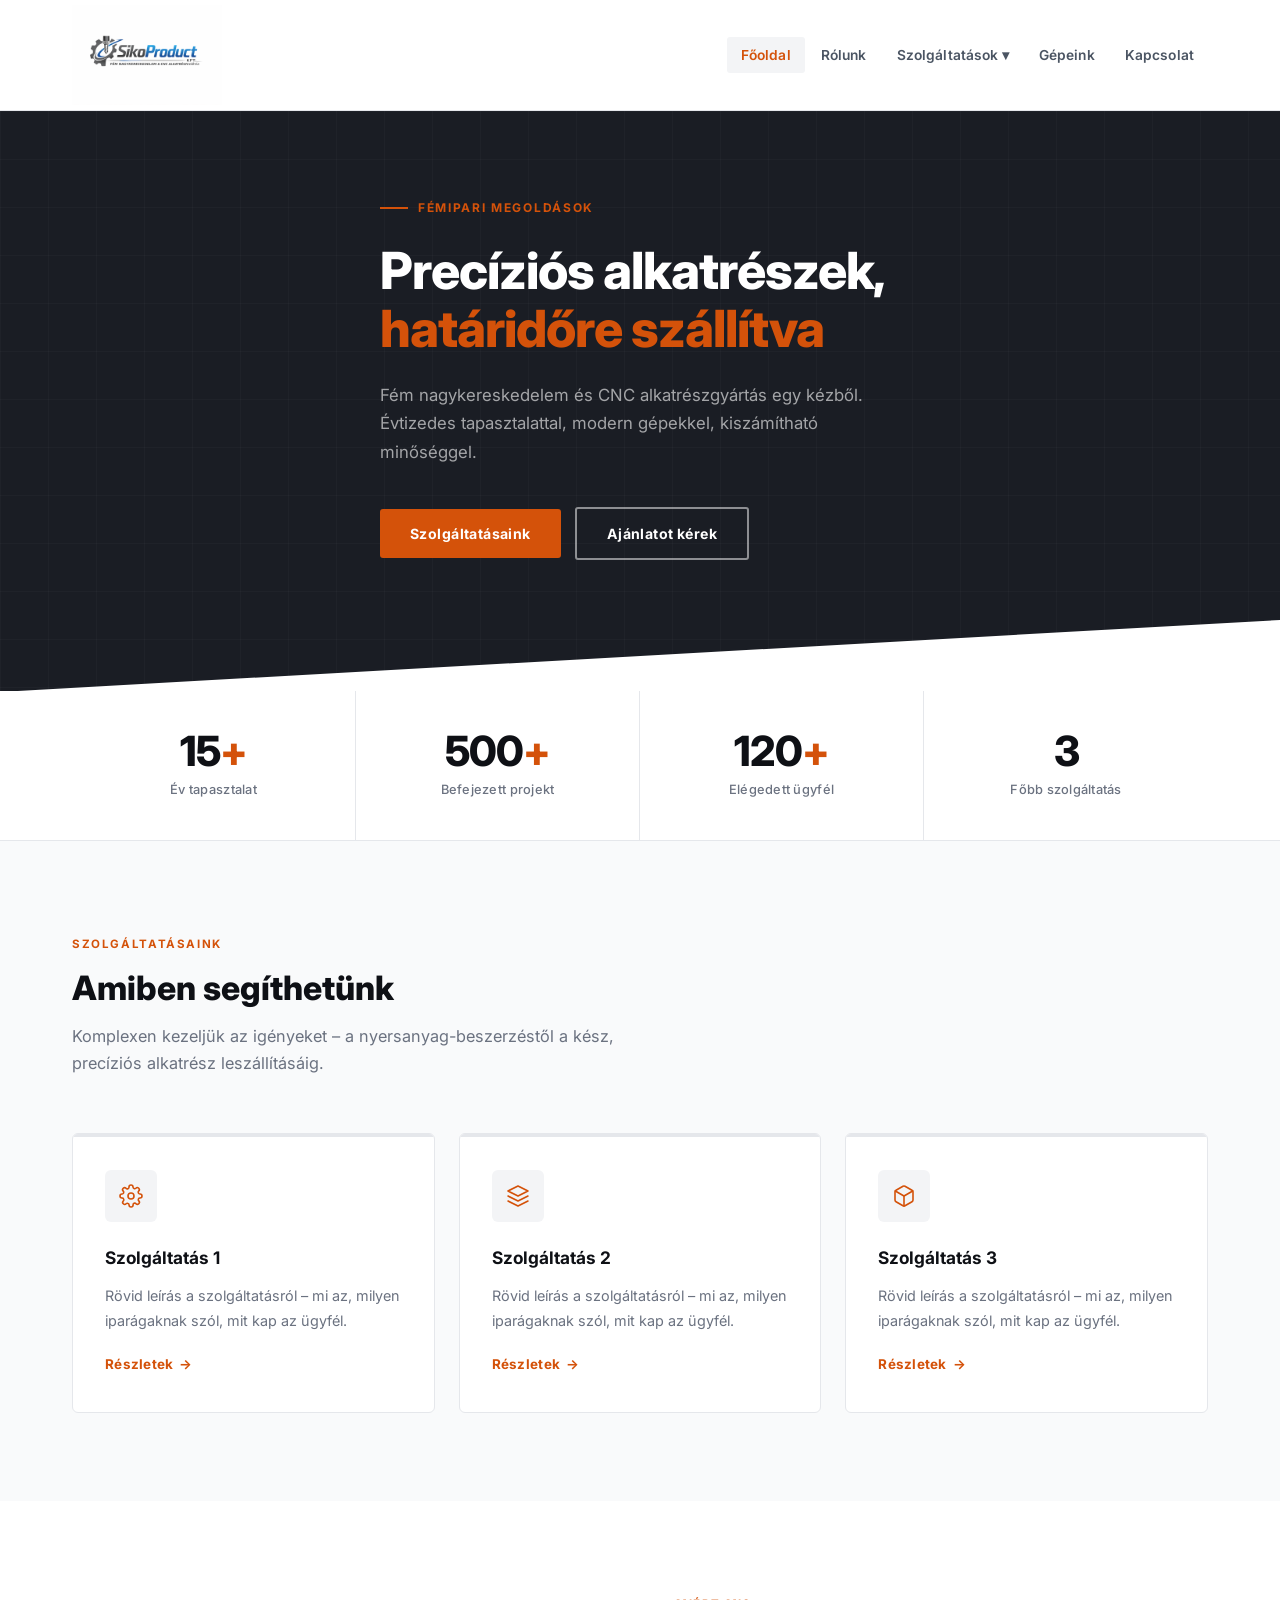
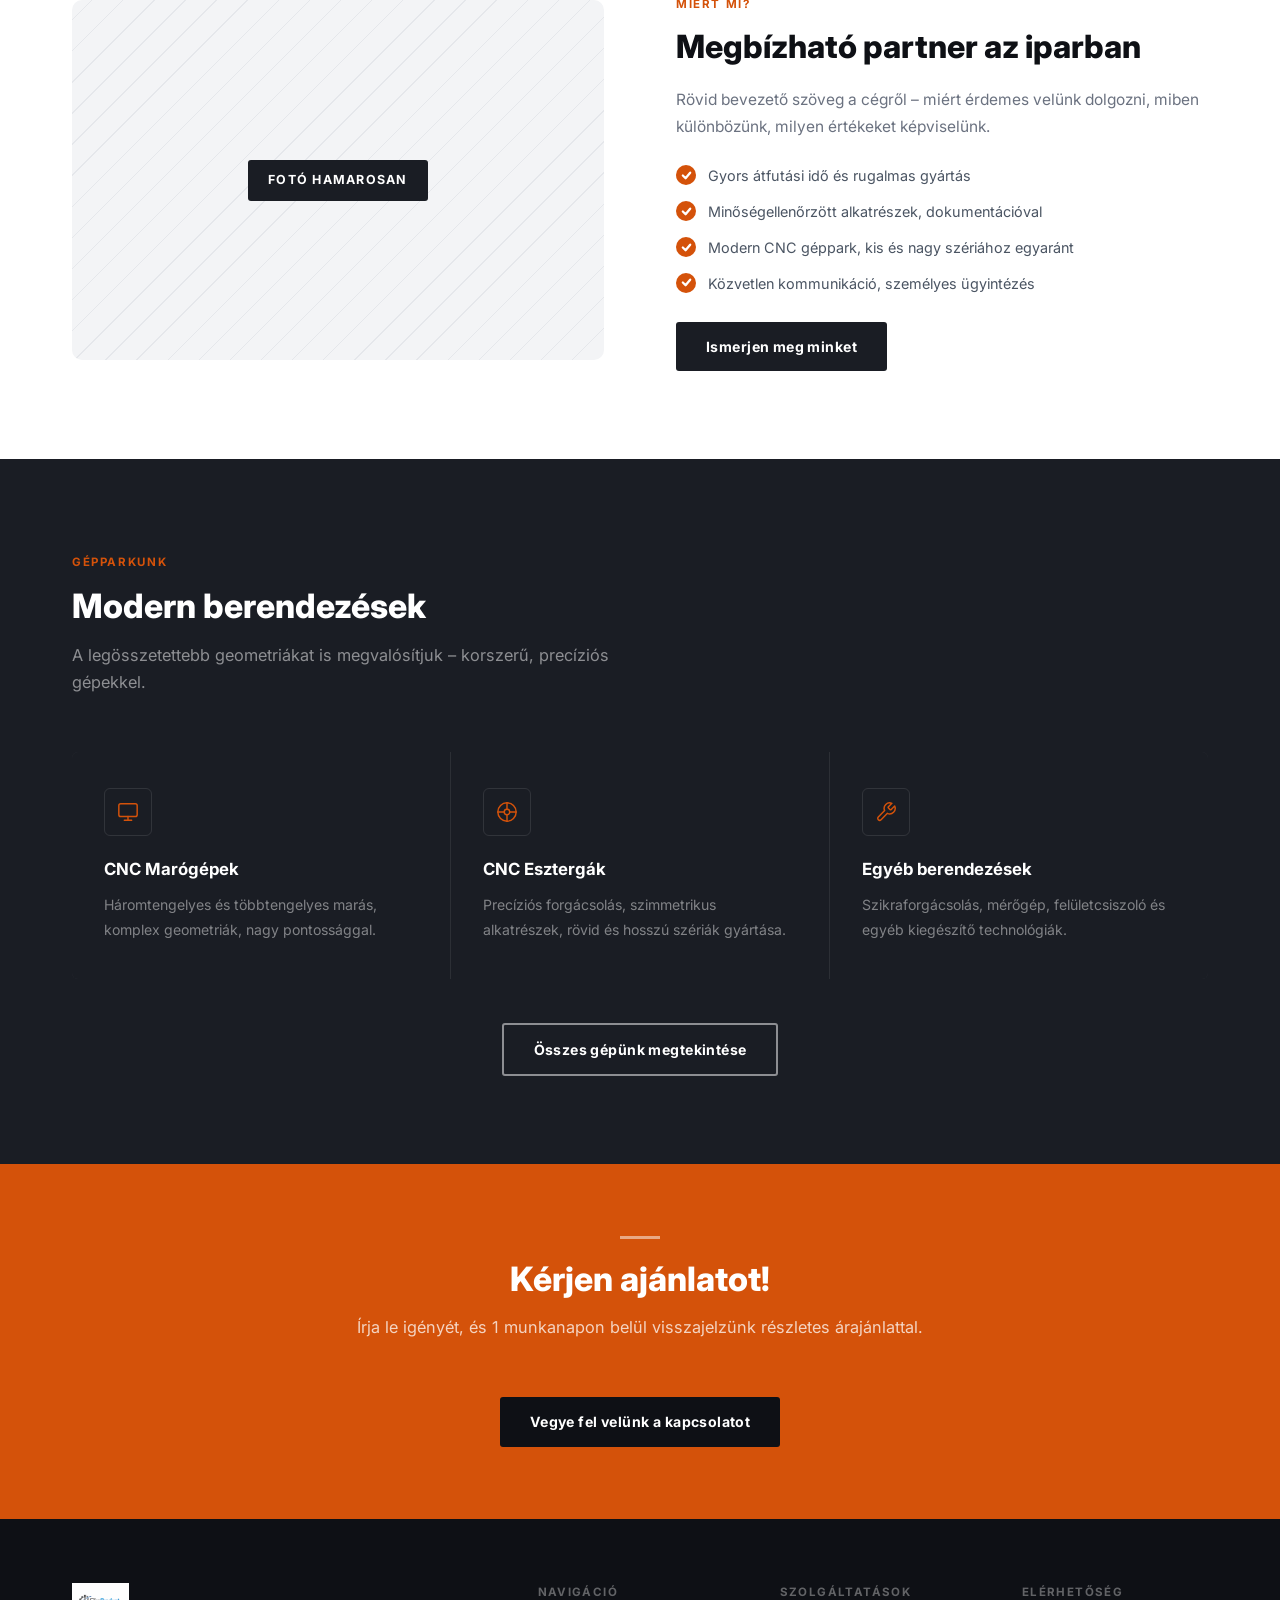
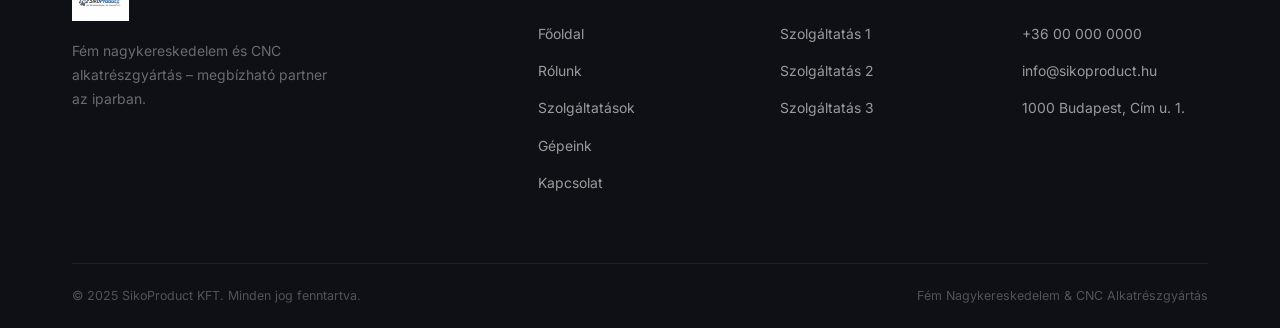
==== index.html @ 1811e75b "Initial commit – SikoProduct KFT website" ====
<!DOCTYPE html>
<html lang="hu">
<head>
  <meta charset="UTF-8">
  <meta name="viewport" content="width=device-width, initial-scale=1.0">
  <title>SikoProduct KFT. – Fém Nagykereskedelem & CNC Alkatrészgyártás</title>
  <link rel="stylesheet" href="css/style.css">
</head>
<body>

  <!-- HEADER -->
  <header>
    <div class="container">
      <nav class="navbar">
        <a href="index.html" class="navbar-logo">
          <img src="images/logo.png" alt="SikoProduct KFT. logó">
        </a>
        <ul class="nav-links" id="navLinks">
          <li class="active"><a href="index.html">Főoldal</a></li>
          <li><a href="rolunk.html">Rólunk</a></li>
          <li>
            <a href="szolgaltatasok.html">Szolgáltatások ▾</a>
            <ul class="dropdown-menu">
              <li><a href="szolgaltatas-1.html">Szolgáltatás 1</a></li>
              <li><a href="szolgaltatas-2.html">Szolgáltatás 2</a></li>
              <li><a href="szolgaltatas-3.html">Szolgáltatás 3</a></li>
            </ul>
          </li>
          <li><a href="gepeink.html">Gépeink</a></li>
          <li><a href="kapcsolat.html">Kapcsolat</a></li>
        </ul>
        <div class="hamburger" id="hamburger" onclick="toggleMenu()">
          <span></span><span></span><span></span>
        </div>
      </nav>
    </div>
  </header>

  <!-- HERO -->
  <section class="hero">
    <div class="container">
      <div class="hero-content">
        <span class="hero-eyebrow">Fémipari megoldások</span>
        <h1>Precíziós alkatrészek,<br><em>határidőre szállítva</em></h1>
        <p>Fém nagykereskedelem és CNC alkatrészgyártás egy kézből. Évtizedes tapasztalattal, modern gépekkel, kiszámítható minőséggel.</p>
        <div class="hero-actions">
          <a href="szolgaltatasok.html" class="btn btn-primary">Szolgáltatásaink</a>
          <a href="kapcsolat.html" class="btn btn-outline">Ajánlatot kérek</a>
        </div>
      </div>
    </div>
  </section>

  <!-- STATS -->
  <div class="stats-bar">
    <div class="container">
      <div class="stats-grid">
        <div class="stat-item">
          <div class="num">15<span>+</span></div>
          <div class="label">Év tapasztalat</div>
        </div>
        <div class="stat-item">
          <div class="num">500<span>+</span></div>
          <div class="label">Befejezett projekt</div>
        </div>
        <div class="stat-item">
          <div class="num">120<span>+</span></div>
          <div class="label">Elégedett ügyfél</div>
        </div>
        <div class="stat-item">
          <div class="num">3</div>
          <div class="label">Főbb szolgáltatás</div>
        </div>
      </div>
    </div>
  </div>

  <!-- SERVICES OVERVIEW -->
  <section class="section section-alt">
    <div class="container">
      <span class="section-label">Szolgáltatásaink</span>
      <h2 class="section-title">Amiben segíthetünk</h2>
      <p class="section-subtitle">Komplexen kezeljük az igényeket – a nyersanyag-beszerzéstől a kész, precíziós alkatrész leszállításáig.</p>

      <div class="cards-grid">
        <div class="card">
          <div class="card-icon">
            <!-- CNC / gear icon -->
            <svg viewBox="0 0 24 24" fill="none" stroke="currentColor" stroke-width="1.6" stroke-linecap="round" stroke-linejoin="round">
              <circle cx="12" cy="12" r="3"/>
              <path d="M19.4 15a1.65 1.65 0 0 0 .33 1.82l.06.06a2 2 0 0 1-2.83 2.83l-.06-.06a1.65 1.65 0 0 0-1.82-.33 1.65 1.65 0 0 0-1 1.51V21a2 2 0 0 1-4 0v-.09A1.65 1.65 0 0 0 9 19.4a1.65 1.65 0 0 0-1.82.33l-.06.06a2 2 0 0 1-2.83-2.83l.06-.06A1.65 1.65 0 0 0 4.68 15a1.65 1.65 0 0 0-1.51-1H3a2 2 0 0 1 0-4h.09A1.65 1.65 0 0 0 4.6 9a1.65 1.65 0 0 0-.33-1.82l-.06-.06a2 2 0 0 1 2.83-2.83l.06.06A1.65 1.65 0 0 0 9 4.68a1.65 1.65 0 0 0 1-1.51V3a2 2 0 0 1 4 0v.09a1.65 1.65 0 0 0 1 1.51 1.65 1.65 0 0 0 1.82-.33l.06-.06a2 2 0 0 1 2.83 2.83l-.06.06A1.65 1.65 0 0 0 19.4 9a1.65 1.65 0 0 0 1.51 1H21a2 2 0 0 1 0 4h-.09a1.65 1.65 0 0 0-1.51 1z"/>
            </svg>
          </div>
          <h3>Szolgáltatás 1</h3>
          <p>Rövid leírás a szolgáltatásról – mi az, milyen iparágaknak szól, mit kap az ügyfél.</p>
          <a href="szolgaltatas-1.html" class="card-link">Részletek</a>
        </div>
        <div class="card">
          <div class="card-icon">
            <!-- Layers / metal sheets -->
            <svg viewBox="0 0 24 24" fill="none" stroke="currentColor" stroke-width="1.6" stroke-linecap="round" stroke-linejoin="round">
              <path d="M12 2L2 7l10 5 10-5-10-5z"/>
              <path d="M2 17l10 5 10-5"/>
              <path d="M2 12l10 5 10-5"/>
            </svg>
          </div>
          <h3>Szolgáltatás 2</h3>
          <p>Rövid leírás a szolgáltatásról – mi az, milyen iparágaknak szól, mit kap az ügyfél.</p>
          <a href="szolgaltatas-2.html" class="card-link">Részletek</a>
        </div>
        <div class="card">
          <div class="card-icon">
            <!-- Package / delivery -->
            <svg viewBox="0 0 24 24" fill="none" stroke="currentColor" stroke-width="1.6" stroke-linecap="round" stroke-linejoin="round">
              <path d="M21 16V8a2 2 0 0 0-1-1.73l-7-4a2 2 0 0 0-2 0l-7 4A2 2 0 0 0 3 8v8a2 2 0 0 0 1 1.73l7 4a2 2 0 0 0 2 0l7-4A2 2 0 0 0 21 16z"/>
              <polyline points="3.27 6.96 12 12.01 20.73 6.96"/>
              <line x1="12" y1="22.08" x2="12" y2="12"/>
            </svg>
          </div>
          <h3>Szolgáltatás 3</h3>
          <p>Rövid leírás a szolgáltatásról – mi az, milyen iparágaknak szól, mit kap az ügyfél.</p>
          <a href="szolgaltatas-3.html" class="card-link">Részletek</a>
        </div>
      </div>
    </div>
  </section>

  <!-- ABOUT STRIP -->
  <section class="section">
    <div class="container">
      <div class="about-strip">
        <div class="about-img">
          <div class="about-img-inner"></div>
          <span class="about-img-label">Fotó hamarosan</span>
        </div>
        <div class="text-block">
          <span class="section-label">Miért mi?</span>
          <h2>Megbízható partner az iparban</h2>
          <p>Rövid bevezető szöveg a cégről – miért érdemes velünk dolgozni, miben különbözünk, milyen értékeket képviselünk.</p>
          <ul class="check-list">
            <li>
              <span class="check-icon">
                <svg viewBox="0 0 12 12"><polyline points="2,6 5,9 10,3"/></svg>
              </span>
              Gyors átfutási idő és rugalmas gyártás
            </li>
            <li>
              <span class="check-icon">
                <svg viewBox="0 0 12 12"><polyline points="2,6 5,9 10,3"/></svg>
              </span>
              Minőségellenőrzött alkatrészek, dokumentációval
            </li>
            <li>
              <span class="check-icon">
                <svg viewBox="0 0 12 12"><polyline points="2,6 5,9 10,3"/></svg>
              </span>
              Modern CNC géppark, kis és nagy szériához egyaránt
            </li>
            <li>
              <span class="check-icon">
                <svg viewBox="0 0 12 12"><polyline points="2,6 5,9 10,3"/></svg>
              </span>
              Közvetlen kommunikáció, személyes ügyintézés
            </li>
          </ul>
          <br>
          <a href="rolunk.html" class="btn btn-dark">Ismerjen meg minket</a>
        </div>
      </div>
    </div>
  </section>

  <!-- MACHINES TEASER -->
  <section class="section section-dark">
    <div class="container">
      <span class="section-label">Gépparkunk</span>
      <h2 class="section-title">Modern berendezések</h2>
      <p class="section-subtitle">A legösszetettebb geometriákat is megvalósítjuk – korszerű, precíziós gépekkel.</p>

      <div class="dark-cards-grid">
        <div class="dark-card">
          <div class="dark-card-icon">
            <!-- CNC Mill -->
            <svg viewBox="0 0 24 24" fill="none" stroke="currentColor" stroke-width="1.6" stroke-linecap="round" stroke-linejoin="round">
              <rect x="2" y="3" width="20" height="14" rx="2"/>
              <line x1="8" y1="21" x2="16" y2="21"/>
              <line x1="12" y1="17" x2="12" y2="21"/>
            </svg>
          </div>
          <h3>CNC Marógépek</h3>
          <p>Háromtengelyes és többtengelyes marás, komplex geometriák, nagy pontossággal.</p>
        </div>
        <div class="dark-card">
          <div class="dark-card-icon">
            <!-- Lathe / turning -->
            <svg viewBox="0 0 24 24" fill="none" stroke="currentColor" stroke-width="1.6" stroke-linecap="round" stroke-linejoin="round">
              <circle cx="12" cy="12" r="10"/>
              <circle cx="12" cy="12" r="3"/>
              <line x1="12" y1="2" x2="12" y2="9"/>
              <line x1="12" y1="15" x2="12" y2="22"/>
              <line x1="2" y1="12" x2="9" y2="12"/>
              <line x1="15" y1="12" x2="22" y2="12"/>
            </svg>
          </div>
          <h3>CNC Esztergák</h3>
          <p>Precíziós forgácsolás, szimmetrikus alkatrészek, rövid és hosszú szériák gyártása.</p>
        </div>
        <div class="dark-card">
          <div class="dark-card-icon">
            <!-- Tools / wrench -->
            <svg viewBox="0 0 24 24" fill="none" stroke="currentColor" stroke-width="1.6" stroke-linecap="round" stroke-linejoin="round">
              <path d="M14.7 6.3a1 1 0 0 0 0 1.4l1.6 1.6a1 1 0 0 0 1.4 0l3.77-3.77a6 6 0 0 1-7.94 7.94l-6.91 6.91a2.12 2.12 0 0 1-3-3l6.91-6.91a6 6 0 0 1 7.94-7.94l-3.76 3.76z"/>
            </svg>
          </div>
          <h3>Egyéb berendezések</h3>
          <p>Szikraforgácsolás, mérőgép, felületcsiszoló és egyéb kiegészítő technológiák.</p>
        </div>
      </div>

      <div style="text-align:center; margin-top:44px;">
        <a href="gepeink.html" class="btn btn-outline">Összes gépünk megtekintése</a>
      </div>
    </div>
  </section>

  <!-- CTA -->
  <section class="cta-band">
    <div class="container centered">
      <span class="accent-line" style="background:rgba(255,255,255,0.5);"></span>
      <h2 class="section-title">Kérjen ajánlatot!</h2>
      <p class="section-subtitle">Írja le igényét, és 1 munkanapon belül visszajelzünk részletes árajánlattal.</p>
      <a href="kapcsolat.html" class="btn btn-dark">Vegye fel velünk a kapcsolatot</a>
    </div>
  </section>

  <!-- FOOTER -->
  <footer>
    <div class="container">
      <div class="footer-grid">
        <div class="footer-brand">
          <img src="images/logo.png" alt="SikoProduct KFT.">
          <p>Fém nagykereskedelem és CNC alkatrészgyártás – megbízható partner az iparban.</p>
        </div>
        <div class="footer-col">
          <h4>Navigáció</h4>
          <ul>
            <li><a href="index.html">Főoldal</a></li>
            <li><a href="rolunk.html">Rólunk</a></li>
            <li><a href="szolgaltatasok.html">Szolgáltatások</a></li>
            <li><a href="gepeink.html">Gépeink</a></li>
            <li><a href="kapcsolat.html">Kapcsolat</a></li>
          </ul>
        </div>
        <div class="footer-col">
          <h4>Szolgáltatások</h4>
          <ul>
            <li><a href="szolgaltatas-1.html">Szolgáltatás 1</a></li>
            <li><a href="szolgaltatas-2.html">Szolgáltatás 2</a></li>
            <li><a href="szolgaltatas-3.html">Szolgáltatás 3</a></li>
          </ul>
        </div>
        <div class="footer-col">
          <h4>Elérhetőség</h4>
          <ul>
            <li><a href="tel:+36000000000">+36 00 000 0000</a></li>
            <li><a href="mailto:info@sikoproduct.hu">info@sikoproduct.hu</a></li>
            <li><a href="#">1000 Budapest, Cím u. 1.</a></li>
          </ul>
        </div>
      </div>
      <div class="footer-bottom">
        <span>© 2025 SikoProduct KFT. Minden jog fenntartva.</span>
        <span>Fém Nagykereskedelem & CNC Alkatrészgyártás</span>
      </div>
    </div>
  </footer>

  <script>
    function toggleMenu() {
      document.getElementById('navLinks').classList.toggle('open');
    }
  </script>
</body>
</html>
---- css/style.css ----
/* =============================================
   SikoProduct KFT. – Stíluslap
   ============================================= */

@import url('https://fonts.googleapis.com/css2?family=Inter:wght@300;400;500;600;700;800&display=swap');

:root {
  --black:      #0e1015;
  --charcoal:   #1a1d24;
  --grey-800:   #2d3040;
  --grey-600:   #4b5563;
  --grey-500:   #6b7280;
  --grey-300:   #d1d5db;
  --grey-200:   #e5e7eb;
  --grey-100:   #f3f4f6;
  --grey-50:    #f9fafb;
  --white:      #ffffff;
  --accent:     #d4520a;
  --accent-light: #f07030;
  --radius:     3px;
  --radius-md:  6px;
  --radius-lg:  10px;
  --transition: 0.2s ease;
  --shadow-sm:  0 1px 4px rgba(0,0,0,0.08);
  --shadow:     0 2px 16px rgba(0,0,0,0.10);
  --shadow-lg:  0 8px 40px rgba(0,0,0,0.14);
}

/* ---------- Reset ---------- */
*, *::before, *::after { box-sizing: border-box; margin: 0; padding: 0; }
html {
  scroll-behavior: smooth;
  font-size: 16px;
  overflow-y: scroll;
  scroll-padding-top: 110px;
}
body {
  font-family: 'Inter', -apple-system, BlinkMacSystemFont, 'Segoe UI', sans-serif;
  color: var(--grey-800);
  background: var(--white);
  line-height: 1.65;
  -webkit-font-smoothing: antialiased;
}
img  { max-width: 100%; height: auto; display: block; }
a    { text-decoration: none; color: inherit; }
ul   { list-style: none; }

/* ---------- Utility ---------- */
.container  { max-width: 1200px; margin: 0 auto; padding: 0 32px; }
.section    { padding: 88px 0; }
.section-alt  { background: var(--grey-50); }
.section-dark { background: var(--charcoal); }

.section-label {
  display: inline-block;
  font-size: 0.72rem;
  font-weight: 700;
  letter-spacing: 0.14em;
  text-transform: uppercase;
  color: var(--accent);
  margin-bottom: 14px;
}
.section-title {
  font-size: 2.1rem;
  font-weight: 800;
  color: var(--black);
  line-height: 1.18;
  margin-bottom: 16px;
}
.section-dark .section-title { color: var(--white); }
.section-subtitle {
  font-size: 1.02rem;
  color: var(--grey-500);
  max-width: 600px;
  margin-bottom: 56px;
}
.section-dark .section-subtitle { color: rgba(255,255,255,0.5); }

.centered { text-align: center; }
.centered .section-subtitle { margin-left: auto; margin-right: auto; }

.accent-line {
  display: block;
  width: 40px;
  height: 3px;
  background: var(--accent);
  margin-bottom: 20px;
}
.centered .accent-line { margin-left: auto; margin-right: auto; }

.btn {
  display: inline-block;
  padding: 13px 30px;
  border-radius: var(--radius);
  font-size: 0.88rem;
  font-weight: 700;
  cursor: pointer;
  border: none;
  transition: var(--transition);
  letter-spacing: 0.03em;
}
.btn-primary {
  background: var(--accent);
  color: var(--white);
}
.btn-primary:hover {
  background: var(--accent-light);
  transform: translateY(-1px);
}
.btn-dark {
  background: var(--charcoal);
  color: var(--white);
}
.btn-dark:hover {
  background: var(--black);
  transform: translateY(-1px);
}
.btn-outline {
  border: 2px solid rgba(255,255,255,0.5);
  color: var(--white);
  background: transparent;
}
.btn-outline:hover {
  border-color: var(--white);
  background: rgba(255,255,255,0.08);
}
.btn-outline-dark {
  border: 2px solid var(--grey-200);
  color: var(--grey-800);
  background: transparent;
}
.btn-outline-dark:hover {
  border-color: var(--grey-800);
  background: var(--grey-50);
}

/* ---------- NAVBAR ---------- */
header {
  position: sticky; top: 0; z-index: 1000;
  background: #ffffff;
  border-bottom: 1px solid var(--grey-200);
}
.navbar {
  display: flex;
  align-items: center;
  justify-content: space-between;
  height: 110px;
}
.navbar-logo img { height: 100px; width: auto; }

.nav-links {
  display: flex;
  align-items: center;
  gap: 2px;
}
.nav-links > li { position: relative; }
.nav-links > li > a {
  display: block;
  padding: 7px 14px;
  font-size: 0.86rem;
  font-weight: 600;
  color: var(--grey-600);
  border-radius: var(--radius);
  transition: var(--transition);
  letter-spacing: 0.01em;
}
.nav-links > li > a:hover,
.nav-links > li.active > a {
  color: var(--black);
  background: var(--grey-100);
}
.nav-links > li.active > a { color: var(--accent); }

/* Dropdown */
.dropdown-menu {
  position: absolute;
  top: calc(100% + 10px);
  left: 0;
  background: var(--white);
  min-width: 200px;
  border-radius: var(--radius-md);
  box-shadow: var(--shadow-lg);
  border: 1px solid var(--grey-200);
  padding: 6px 0;
  opacity: 0;
  visibility: hidden;
  transform: translateY(-6px);
  transition: var(--transition);
  z-index: 100;
}
.nav-links > li:hover .dropdown-menu {
  opacity: 1; visibility: visible; transform: translateY(0);
}
.dropdown-menu li a {
  display: block;
  padding: 9px 18px;
  font-size: 0.86rem;
  font-weight: 500;
  color: var(--grey-600);
  transition: var(--transition);
}
.dropdown-menu li a:hover { background: var(--grey-50); color: var(--black); }

/* Hamburger */
.hamburger { display: none; flex-direction: column; gap: 5px; cursor: pointer; padding: 6px; }
.hamburger span { display: block; width: 24px; height: 2px; background: var(--charcoal); border-radius: 1px; transition: var(--transition); }

/* ---------- HERO ---------- */
.hero {
  position: relative;
  min-height: 580px;
  display: flex;
  align-items: center;
  background: var(--charcoal);
  overflow: hidden;
}
/* subtle grid overlay */
.hero::before {
  content: '';
  position: absolute; inset: 0;
  background-image:
    linear-gradient(rgba(255,255,255,0.025) 1px, transparent 1px),
    linear-gradient(90deg, rgba(255,255,255,0.025) 1px, transparent 1px);
  background-size: 48px 48px;
}
/* diagonal clip into white */
.hero::after {
  content: '';
  position: absolute;
  bottom: -1px; left: 0; right: 0;
  height: 72px;
  background: var(--white);
  clip-path: polygon(0 100%, 100% 0, 100% 100%);
}
.hero-content {
  position: relative;
  max-width: 700px;
  padding: 48px 0 100px;
}
.hero-eyebrow {
  display: inline-flex;
  align-items: center;
  gap: 10px;
  font-size: 0.75rem;
  font-weight: 700;
  letter-spacing: 0.14em;
  text-transform: uppercase;
  color: var(--accent);
  margin-bottom: 24px;
}
.hero-eyebrow::before {
  content: '';
  display: block;
  width: 28px;
  height: 2px;
  background: var(--accent);
}
.hero-content h1 {
  font-size: 3.2rem;
  font-weight: 800;
  color: var(--white);
  line-height: 1.12;
  margin-bottom: 24px;
  letter-spacing: -0.02em;
}
.hero-content h1 em {
  font-style: normal;
  color: var(--accent);
}
.hero-content p {
  font-size: 1.05rem;
  color: rgba(255,255,255,0.6);
  margin-bottom: 40px;
  max-width: 520px;
  line-height: 1.7;
}
.hero-actions { display: flex; gap: 14px; flex-wrap: wrap; align-items: center; }

/* ---------- STATS BAR ---------- */
.stats-bar {
  background: var(--white);
  border-bottom: 1px solid var(--grey-200);
  padding: 0;
}
.stats-grid {
  display: grid;
  grid-template-columns: repeat(4, 1fr);
}
.stat-item {
  padding: 40px 24px;
  text-align: center;
  border-right: 1px solid var(--grey-200);
}
.stat-item:last-child { border-right: none; }
.stat-item .num {
  font-size: 2.6rem;
  font-weight: 800;
  color: var(--black);
  line-height: 1;
  letter-spacing: -0.03em;
}
.stat-item .num span { color: var(--accent); }
.stat-item .label {
  font-size: 0.8rem;
  font-weight: 500;
  color: var(--grey-500);
  margin-top: 6px;
  letter-spacing: 0.02em;
}

/* ---------- CARDS ---------- */
.cards-grid {
  display: grid;
  grid-template-columns: repeat(auto-fit, minmax(300px, 1fr));
  gap: 24px;
}
.card {
  background: var(--white);
  border-radius: var(--radius-md);
  padding: 36px 32px;
  border: 1px solid var(--grey-200);
  transition: var(--transition);
  position: relative;
  overflow: hidden;
}
.card::before {
  content: '';
  position: absolute;
  top: 0; left: 0; right: 0;
  height: 3px;
  background: var(--grey-200);
  transition: var(--transition);
}
.card:hover { box-shadow: var(--shadow-lg); transform: translateY(-3px); }
.card:hover::before { background: var(--accent); }

.card-icon {
  width: 52px; height: 52px;
  border-radius: var(--radius-md);
  background: var(--grey-100);
  display: flex; align-items: center; justify-content: center;
  margin-bottom: 22px;
  color: var(--accent);
  transition: var(--transition);
}
.card:hover .card-icon { background: var(--accent); color: var(--white); }
.card-icon svg { width: 24px; height: 24px; }
.card h3 { font-size: 1.08rem; font-weight: 700; margin-bottom: 10px; color: var(--black); }
.card p  { font-size: 0.9rem; color: var(--grey-500); line-height: 1.75; }
.card-link {
  display: inline-flex; align-items: center; gap: 6px;
  margin-top: 20px;
  font-size: 0.84rem; font-weight: 700;
  color: var(--accent);
  letter-spacing: 0.02em;
  transition: var(--transition);
}
.card-link:hover { gap: 10px; }
.card-link::after { content: '→'; }

/* ---------- ABOUT STRIP ---------- */
.about-strip {
  display: grid;
  grid-template-columns: 1fr 1fr;
  gap: 72px;
  align-items: center;
}
.about-strip .text-block h2 {
  font-size: 2rem;
  font-weight: 800;
  margin-bottom: 20px;
  color: var(--black);
  line-height: 1.18;
}
.about-strip .text-block p {
  color: var(--grey-500);
  margin-bottom: 14px;
  line-height: 1.75;
  font-size: 0.97rem;
}
.about-img {
  border-radius: var(--radius-lg);
  overflow: hidden;
  min-height: 360px;
  position: relative;
  background: var(--grey-100);
  display: flex; align-items: center; justify-content: center;
}
/* Diagonal stripe pattern – CSS only */
.about-img-inner {
  position: absolute; inset: 0;
  background-image: repeating-linear-gradient(
    -45deg,
    var(--grey-200) 0px,
    var(--grey-200) 1px,
    transparent 1px,
    transparent 22px
  );
}
.about-img-label {
  position: relative;
  z-index: 1;
  background: var(--charcoal);
  color: var(--white);
  font-size: 0.78rem;
  font-weight: 700;
  letter-spacing: 0.1em;
  text-transform: uppercase;
  padding: 10px 20px;
  border-radius: var(--radius);
}

/* ---------- CHECK LIST ---------- */
.check-list {
  margin-top: 24px;
  display: flex;
  flex-direction: column;
  gap: 12px;
}
.check-list li {
  display: flex;
  align-items: flex-start;
  gap: 12px;
  font-size: 0.9rem;
  color: var(--grey-600);
}
.check-list li .check-icon {
  flex-shrink: 0;
  width: 20px; height: 20px;
  border-radius: 50%;
  background: var(--accent);
  display: flex; align-items: center; justify-content: center;
  margin-top: 1px;
}
.check-list li .check-icon svg {
  width: 11px; height: 11px;
  stroke: white;
  stroke-width: 2.5;
  stroke-linecap: round;
  stroke-linejoin: round;
  fill: none;
}

/* ---------- DARK CARDS (machines) ---------- */
.dark-cards-grid {
  display: grid;
  grid-template-columns: repeat(auto-fit, minmax(300px, 1fr));
  gap: 1px;
  background: rgba(255,255,255,0.08);
  border-radius: var(--radius-md);
  overflow: hidden;
}
.dark-card {
  background: var(--charcoal);
  padding: 36px 32px;
  transition: var(--transition);
}
.dark-card:hover { background: var(--grey-800); }
.dark-card-icon {
  width: 48px; height: 48px;
  border-radius: var(--radius-md);
  border: 1px solid rgba(255,255,255,0.1);
  display: flex; align-items: center; justify-content: center;
  color: var(--accent);
  margin-bottom: 20px;
}
.dark-card-icon svg { width: 22px; height: 22px; }
.dark-card h3 { font-size: 1.05rem; font-weight: 700; color: var(--white); margin-bottom: 10px; }
.dark-card p  { font-size: 0.88rem; color: rgba(255,255,255,0.45); line-height: 1.75; }

/* ---------- CTA BAND ---------- */
.cta-band {
  background: var(--accent);
  padding: 72px 0;
}
.cta-band .section-title { color: var(--white); }
.cta-band .section-subtitle { color: rgba(255,255,255,0.75); margin-left: auto; margin-right: auto; }
.cta-band .btn-dark { background: var(--black); }
.cta-band .btn-dark:hover { background: var(--charcoal); }

/* ---------- FOOTER ---------- */
footer {
  background: var(--black);
  color: rgba(255,255,255,0.7);
  padding: 64px 0 0;
}
.footer-grid {
  display: grid;
  grid-template-columns: 2.2fr 1fr 1fr 1fr;
  gap: 56px;
  padding-bottom: 56px;
  border-bottom: 1px solid rgba(255,255,255,0.07);
}
.footer-brand img  { height: 38px; margin-bottom: 18px; }
.footer-brand p    { font-size: 0.87rem; color: rgba(255,255,255,0.38); line-height: 1.75; max-width: 260px; }
.footer-col h4 {
  font-size: 0.72rem;
  font-weight: 700;
  text-transform: uppercase;
  letter-spacing: 0.12em;
  color: rgba(255,255,255,0.35);
  margin-bottom: 18px;
}
.footer-col ul li { margin-bottom: 11px; }
.footer-col ul li a {
  font-size: 0.87rem;
  color: rgba(255,255,255,0.58);
  transition: var(--transition);
}
.footer-col ul li a:hover { color: var(--white); }
.footer-bottom {
  padding: 22px 0;
  display: flex;
  justify-content: space-between;
  align-items: center;
  font-size: 0.78rem;
  color: rgba(255,255,255,0.28);
}

/* ---------- PAGE HERO ---------- */
.page-hero {
  background: var(--charcoal);
  padding: 72px 0 56px;
  color: var(--white);
}
.page-hero h1 { font-size: 2.4rem; font-weight: 800; margin-bottom: 12px; letter-spacing: -0.02em; }
.page-hero p  { font-size: 1rem; color: rgba(255,255,255,0.55); max-width: 560px; }
.breadcrumb {
  font-size: 0.78rem;
  color: rgba(255,255,255,0.35);
  margin-bottom: 16px;
  display: flex;
  align-items: center;
  gap: 6px;
}
.breadcrumb a { color: var(--accent); }
.breadcrumb a:hover { text-decoration: underline; }
.breadcrumb-sep { color: rgba(255,255,255,0.2); }

/* ---------- MACHINES GRID ---------- */
.machines-grid {
  display: grid;
  grid-template-columns: repeat(auto-fit, minmax(300px, 1fr));
  gap: 24px;
}
.machine-card {
  border-radius: var(--radius-md);
  overflow: hidden;
  border: 1px solid var(--grey-200);
  transition: var(--transition);
  background: var(--white);
}
.machine-card:hover { box-shadow: var(--shadow-lg); transform: translateY(-3px); }
.machine-img {
  height: 180px;
  background: var(--grey-100);
  display: flex; align-items: center; justify-content: center;
  position: relative;
  overflow: hidden;
}
.machine-img-inner {
  position: absolute; inset: 0;
  background-image: repeating-linear-gradient(
    -45deg,
    var(--grey-200) 0px,
    var(--grey-200) 1px,
    transparent 1px,
    transparent 18px
  );
}
.machine-img-icon {
  position: relative; z-index: 1;
  width: 56px; height: 56px;
  background: var(--white);
  border-radius: var(--radius-lg);
  display: flex; align-items: center; justify-content: center;
  color: var(--accent);
  box-shadow: var(--shadow);
}
.machine-img-icon svg { width: 26px; height: 26px; }
.machine-info { padding: 22px 24px 28px; }
.machine-info h3 { font-size: 1rem; font-weight: 700; margin-bottom: 8px; color: var(--black); }
.machine-info p  { font-size: 0.87rem; color: var(--grey-500); margin-bottom: 14px; }
.machine-spec  { display: flex; flex-wrap: wrap; gap: 6px; }
.spec-tag {
  background: var(--grey-100);
  border: 1px solid var(--grey-200);
  border-radius: 20px;
  padding: 3px 11px;
  font-size: 0.76rem;
  color: var(--grey-600);
  font-weight: 600;
}

/* ---------- CONTACT ---------- */
.contact-grid {
  display: grid;
  grid-template-columns: 1fr 1.5fr;
  gap: 56px;
  align-items: start;
}
.contact-info h2 { font-size: 1.6rem; font-weight: 800; margin-bottom: 8px; color: var(--black); }
.contact-info > p { font-size: 0.92rem; color: var(--grey-500); margin-bottom: 36px; }
.contact-item {
  display: flex; gap: 16px; align-items: flex-start;
  margin-bottom: 24px;
}
.contact-item-icon {
  width: 42px; height: 42px; flex-shrink: 0;
  border-radius: var(--radius-md);
  background: var(--grey-100);
  border: 1px solid var(--grey-200);
  display: flex; align-items: center; justify-content: center;
  color: var(--accent);
}
.contact-item-icon svg { width: 18px; height: 18px; }
.contact-item-text strong {
  display: block;
  font-size: 0.76rem;
  color: var(--grey-500);
  margin-bottom: 3px;
  font-weight: 700;
  text-transform: uppercase;
  letter-spacing: 0.06em;
}
.contact-item-text span { color: var(--grey-800); font-size: 0.93rem; font-weight: 500; }
.contact-form {
  background: var(--white);
  border-radius: var(--radius-lg);
  box-shadow: var(--shadow-lg);
  padding: 40px;
  border: 1px solid var(--grey-200);
}
.form-group { margin-bottom: 18px; }
.form-row    { display: grid; grid-template-columns: 1fr 1fr; gap: 18px; }
label { display: block; font-size: 0.8rem; font-weight: 700; color: var(--grey-800); margin-bottom: 6px; }
input, textarea, select {
  width: 100%;
  padding: 10px 14px;
  border: 1.5px solid var(--grey-200);
  border-radius: var(--radius);
  font-size: 0.9rem;
  font-family: inherit;
  color: var(--grey-800);
  background: var(--white);
  transition: var(--transition);
}
input:focus, textarea:focus, select:focus {
  outline: none;
  border-color: var(--accent);
  box-shadow: 0 0 0 3px rgba(212,82,10,0.08);
}
textarea { resize: vertical; min-height: 120px; }

/* ---------- VALUES / ROLUNK ---------- */
.values-grid {
  display: grid;
  grid-template-columns: repeat(auto-fit, minmax(220px, 1fr));
  gap: 20px;
}
.value-card {
  padding: 32px 24px;
  border-radius: var(--radius-md);
  border: 1px solid var(--grey-200);
  background: var(--white);
  transition: var(--transition);
}
.value-card:hover { border-color: var(--accent); transform: translateY(-2px); box-shadow: var(--shadow); }
.value-icon {
  width: 44px; height: 44px;
  background: var(--grey-100);
  border-radius: var(--radius-md);
  display: flex; align-items: center; justify-content: center;
  color: var(--accent);
  margin-bottom: 16px;
}
.value-icon svg { width: 20px; height: 20px; }
.value-card h3 { font-size: 0.97rem; font-weight: 700; color: var(--black); margin-bottom: 8px; }
.value-card p  { font-size: 0.86rem; color: var(--grey-500); line-height: 1.7; }

/* ---------- TIMELINE ---------- */
.timeline { max-width: 680px; margin: 0 auto; position: relative; padding-left: 32px; }
.timeline::before {
  content: '';
  position: absolute; left: 0; top: 6px; bottom: 0;
  width: 2px;
  background: var(--grey-200);
}
.timeline-item { position: relative; margin-bottom: 40px; }
.timeline-item::before {
  content: '';
  position: absolute;
  left: -37px; top: 5px;
  width: 12px; height: 12px;
  border-radius: 50%;
  background: var(--accent);
  border: 3px solid var(--white);
  box-shadow: 0 0 0 2px var(--accent);
}
.timeline-item .year {
  font-size: 0.72rem; font-weight: 700; color: var(--accent);
  text-transform: uppercase; letter-spacing: 0.1em; margin-bottom: 4px;
}
.timeline-item h3 { font-size: 1.02rem; font-weight: 700; color: var(--black); margin-bottom: 6px; }
.timeline-item p  { font-size: 0.9rem; color: var(--grey-500); }

/* ---------- SERVICE DETAIL ---------- */
.service-detail-grid {
  display: grid;
  grid-template-columns: 1.3fr 1fr;
  gap: 64px;
  align-items: start;
}
.feature-list { margin-top: 24px; }
.feature-list li {
  display: flex; gap: 12px; align-items: flex-start;
  padding: 11px 0;
  border-bottom: 1px solid var(--grey-200);
  font-size: 0.92rem;
  color: var(--grey-600);
}
.feature-list li:last-child { border-bottom: none; }
.feature-list li::before {
  content: '';
  display: block;
  flex-shrink: 0;
  width: 18px; height: 18px;
  background: url("data:image/svg+xml,%3Csvg xmlns='http://www.w3.org/2000/svg' viewBox='0 0 20 20' fill='%23d4520a'%3E%3Cpath fill-rule='evenodd' d='M10 18a8 8 0 100-16 8 8 0 000 16zm3.707-9.293a1 1 0 00-1.414-1.414L9 10.586 7.707 9.293a1 1 0 00-1.414 1.414l2 2a1 1 0 001.414 0l4-4z' clip-rule='evenodd'/%3E%3C/svg%3E") center/contain no-repeat;
  margin-top: 2px;
}
.info-box {
  background: var(--grey-50);
  border-radius: var(--radius-lg);
  padding: 32px;
  border: 1px solid var(--grey-200);
}
.info-box h3 { font-size: 0.97rem; font-weight: 700; margin-bottom: 18px; color: var(--black); }
.info-table { width: 100%; border-collapse: collapse; font-size: 0.86rem; }
.info-table tr { border-bottom: 1px solid var(--grey-200); }
.info-table tr:last-child { border-bottom: none; }
.info-table td { padding: 10px 0; }
.info-table td:first-child { color: var(--grey-500); width: 48%; }
.info-table td:last-child { font-weight: 700; color: var(--black); }

/* ---------- RESPONSIVE ---------- */
@media (max-width: 1024px) {
  .footer-grid { grid-template-columns: 1fr 1fr; gap: 40px; }
  .about-strip  { gap: 48px; }
  .hero-content h1 { font-size: 2.6rem; }
}

@media (max-width: 768px) {
  .hamburger { display: flex; }
  .nav-links {
    display: none;
    position: fixed;
    top: 110px; left: 0; right: 0; bottom: 0;
    background: var(--white);
    flex-direction: column;
    padding: 20px 24px;
    gap: 4px;
    overflow-y: auto;
    z-index: 999;
    border-top: 1px solid var(--grey-200);
  }
  .nav-links.open { display: flex; }
  .nav-links > li > a { font-size: 1rem; padding: 12px 14px; }
  .dropdown-menu {
    position: static; opacity: 1; visibility: visible;
    transform: none; box-shadow: none;
    border: none; border-left: 2px solid var(--grey-200);
    background: transparent;
    padding: 4px 0; margin: 4px 0 4px 16px;
    border-radius: 0;
  }

  .hero-content h1 { font-size: 2.1rem; }
  .hero::after { height: 48px; }
  .stats-grid { grid-template-columns: repeat(2, 1fr); }
  .stat-item { border-right: none; border-bottom: 1px solid var(--grey-200); }
  .stat-item:nth-child(odd) { border-right: 1px solid var(--grey-200); }
  .stat-item:last-child { border-bottom: none; }
  .about-strip { grid-template-columns: 1fr; gap: 40px; }
  .about-img { min-height: 240px; }
  .contact-grid { grid-template-columns: 1fr; }
  .service-detail-grid { grid-template-columns: 1fr; gap: 40px; }
  .footer-grid { grid-template-columns: 1fr 1fr; gap: 32px; }
  .footer-bottom { flex-direction: column; gap: 6px; text-align: center; }
  .form-row { grid-template-columns: 1fr; }
  .section { padding: 64px 0; }
  .page-hero { padding: 56px 0 44px; }
  .page-hero h1 { font-size: 1.9rem; }
  .container { padding: 0 20px; }
  .dark-cards-grid { grid-template-columns: 1fr; }
}

@media (max-width: 480px) {
  .stats-grid { grid-template-columns: 1fr 1fr; }
  .footer-grid { grid-template-columns: 1fr; }
  .hero-actions { flex-direction: column; align-items: flex-start; }
  .hero-content h1 { font-size: 1.85rem; }
  .section-title { font-size: 1.75rem; }
  .cta-band { padding: 56px 0; }
}
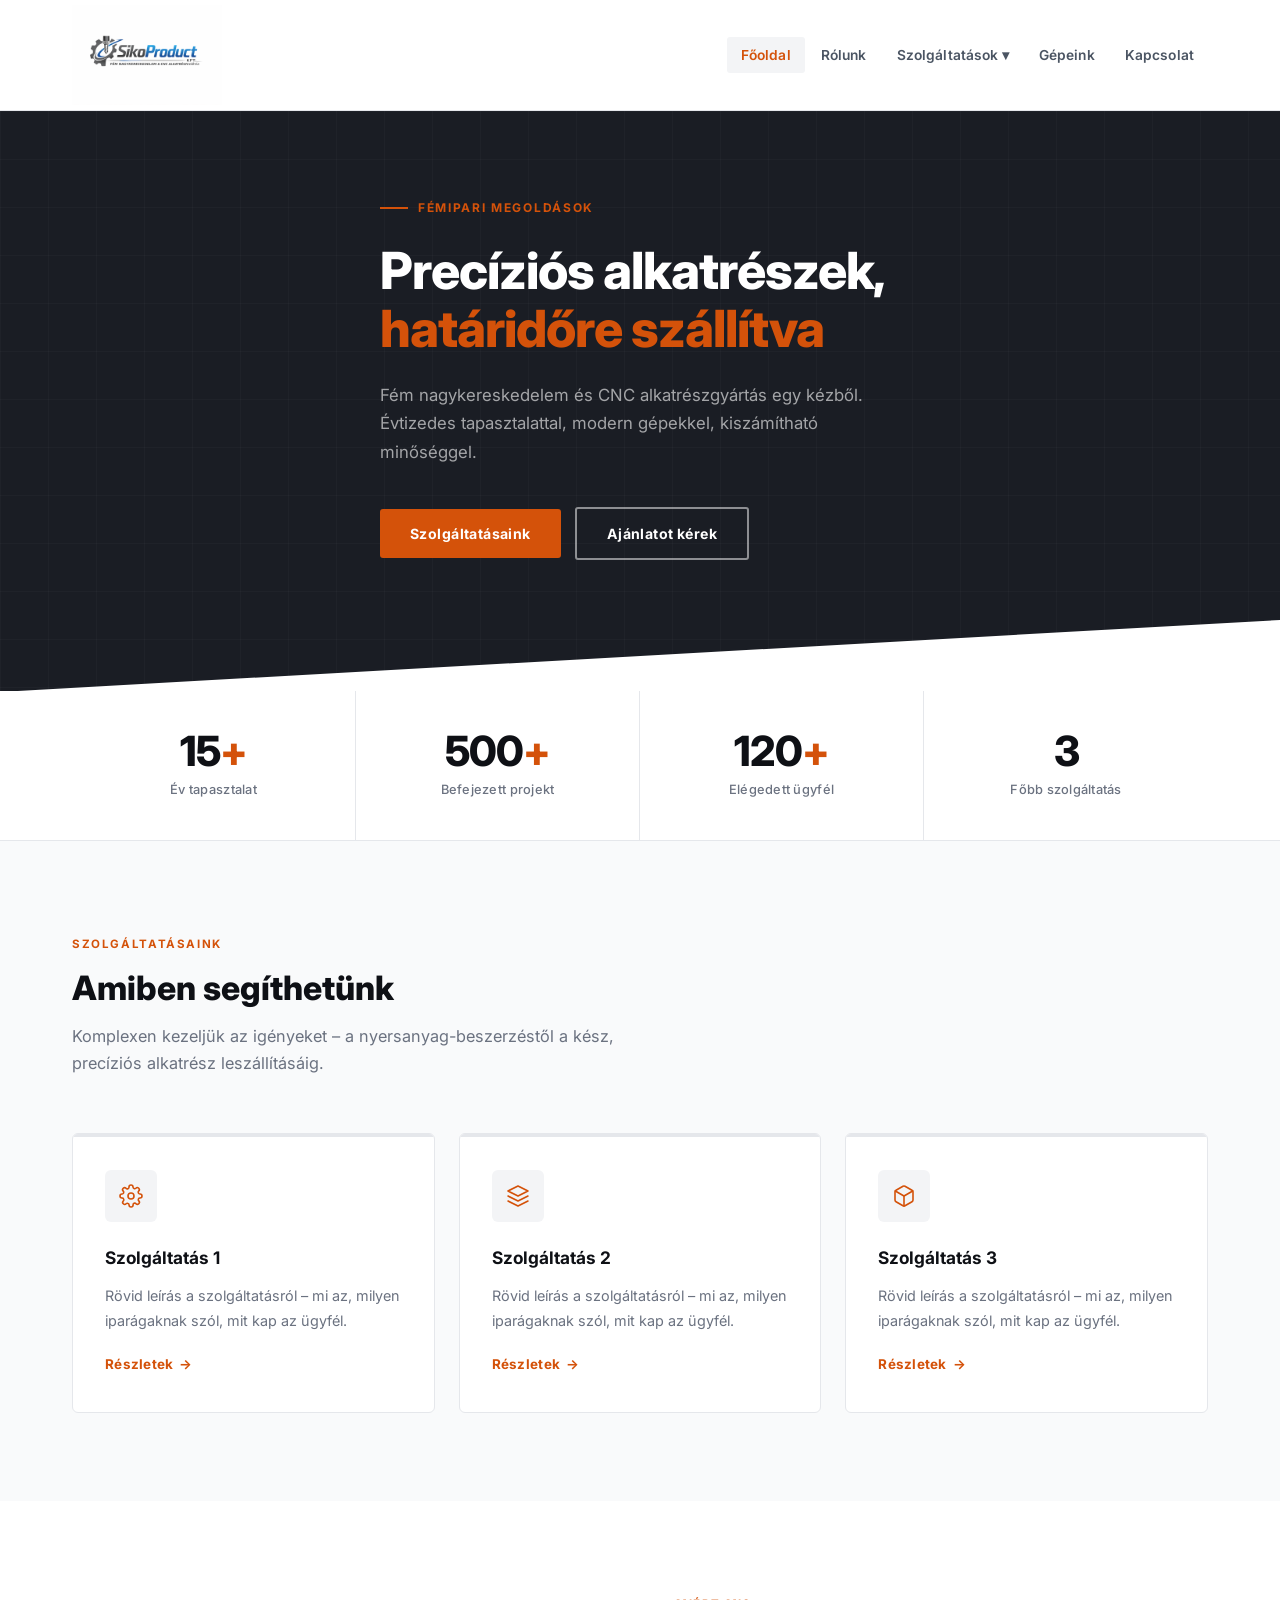
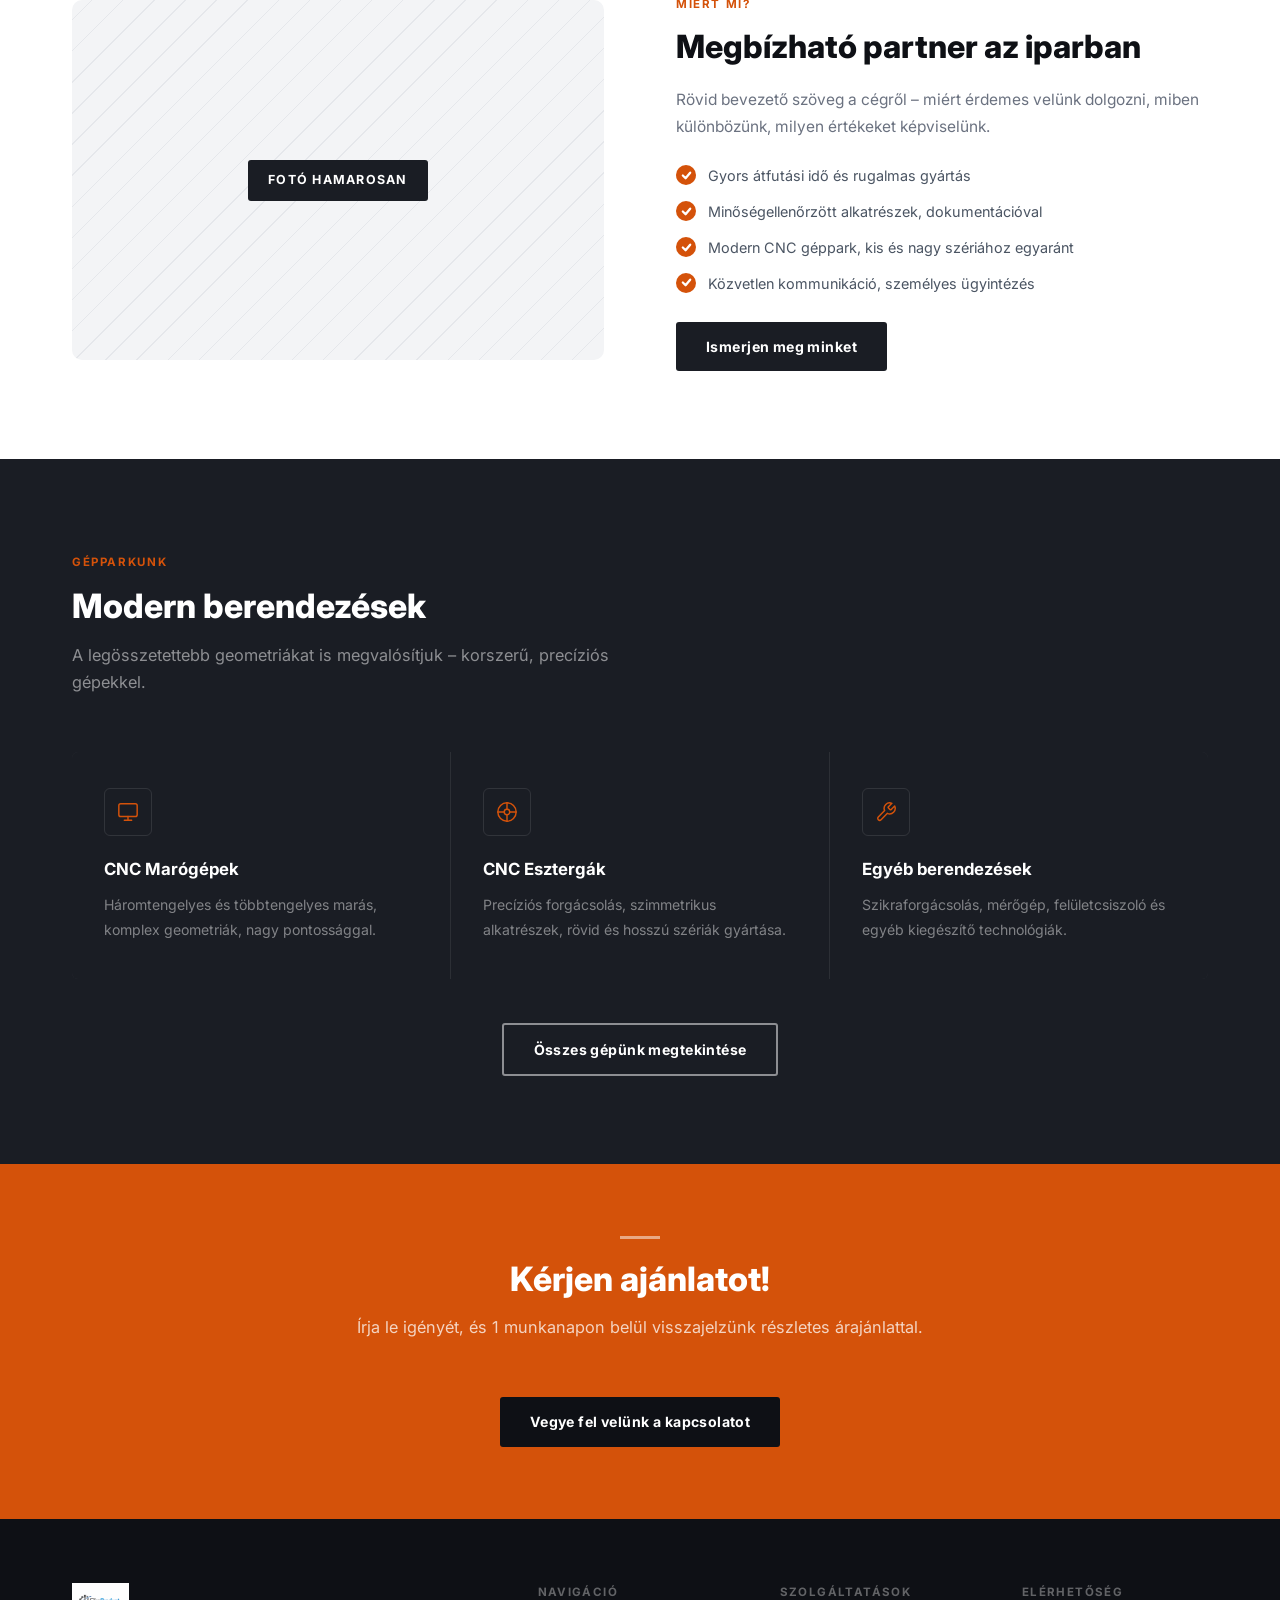
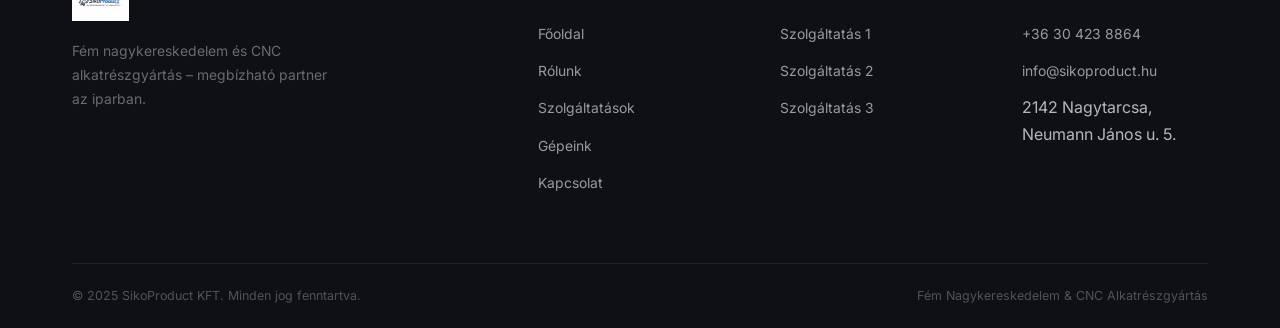
==== commit 7fc49e08: "Add real contact details, SVG icons, redesign" ====
--- a/index.html
+++ b/index.html
@@ -262,9 +262,9 @@
         <div class="footer-col">
           <h4>Elérhetőség</h4>
           <ul>
-            <li><a href="tel:+36000000000">+36 00 000 0000</a></li>
+            <li><a href="tel:+36304238864">+36 30 423 8864</a></li>
             <li><a href="mailto:info@sikoproduct.hu">info@sikoproduct.hu</a></li>
-            <li><a href="#">1000 Budapest, Cím u. 1.</a></li>
+            <li>2142 Nagytarcsa,<br>Neumann János u. 5.</li>
           </ul>
         </div>
       </div>
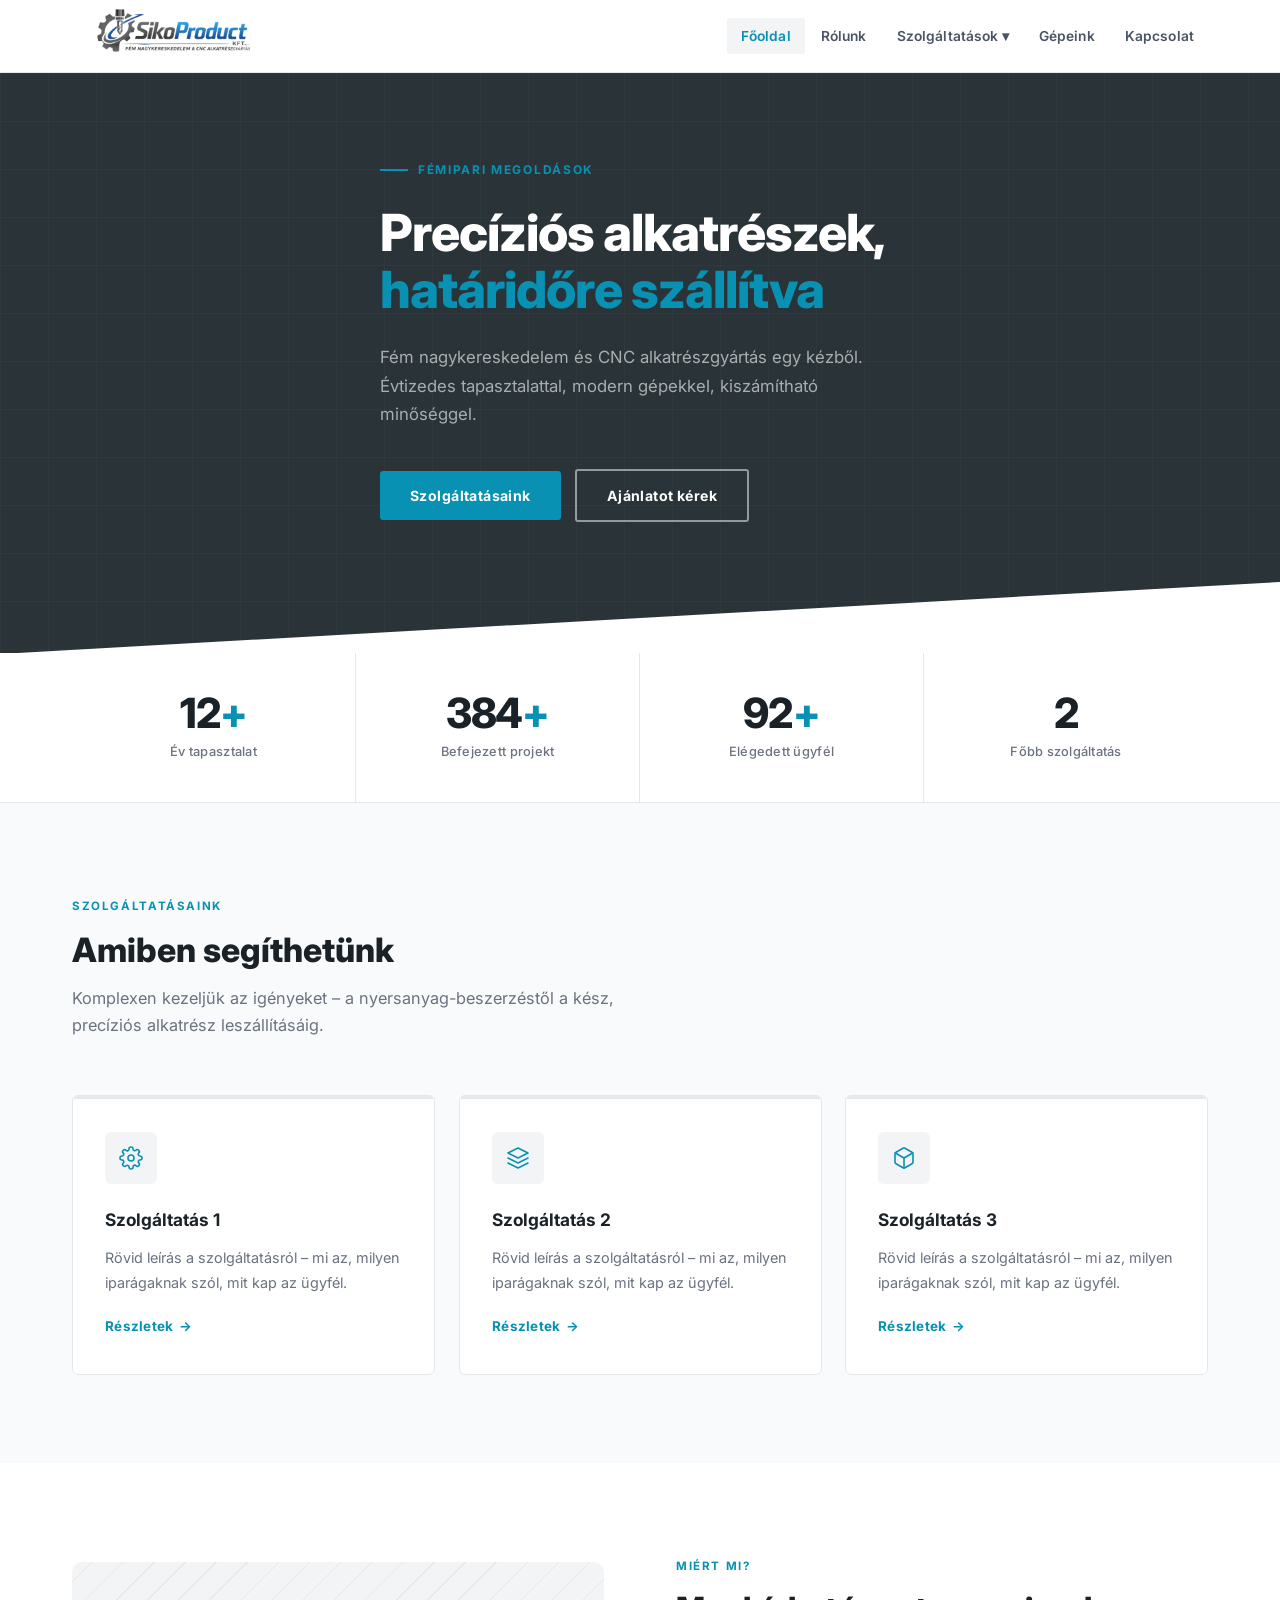
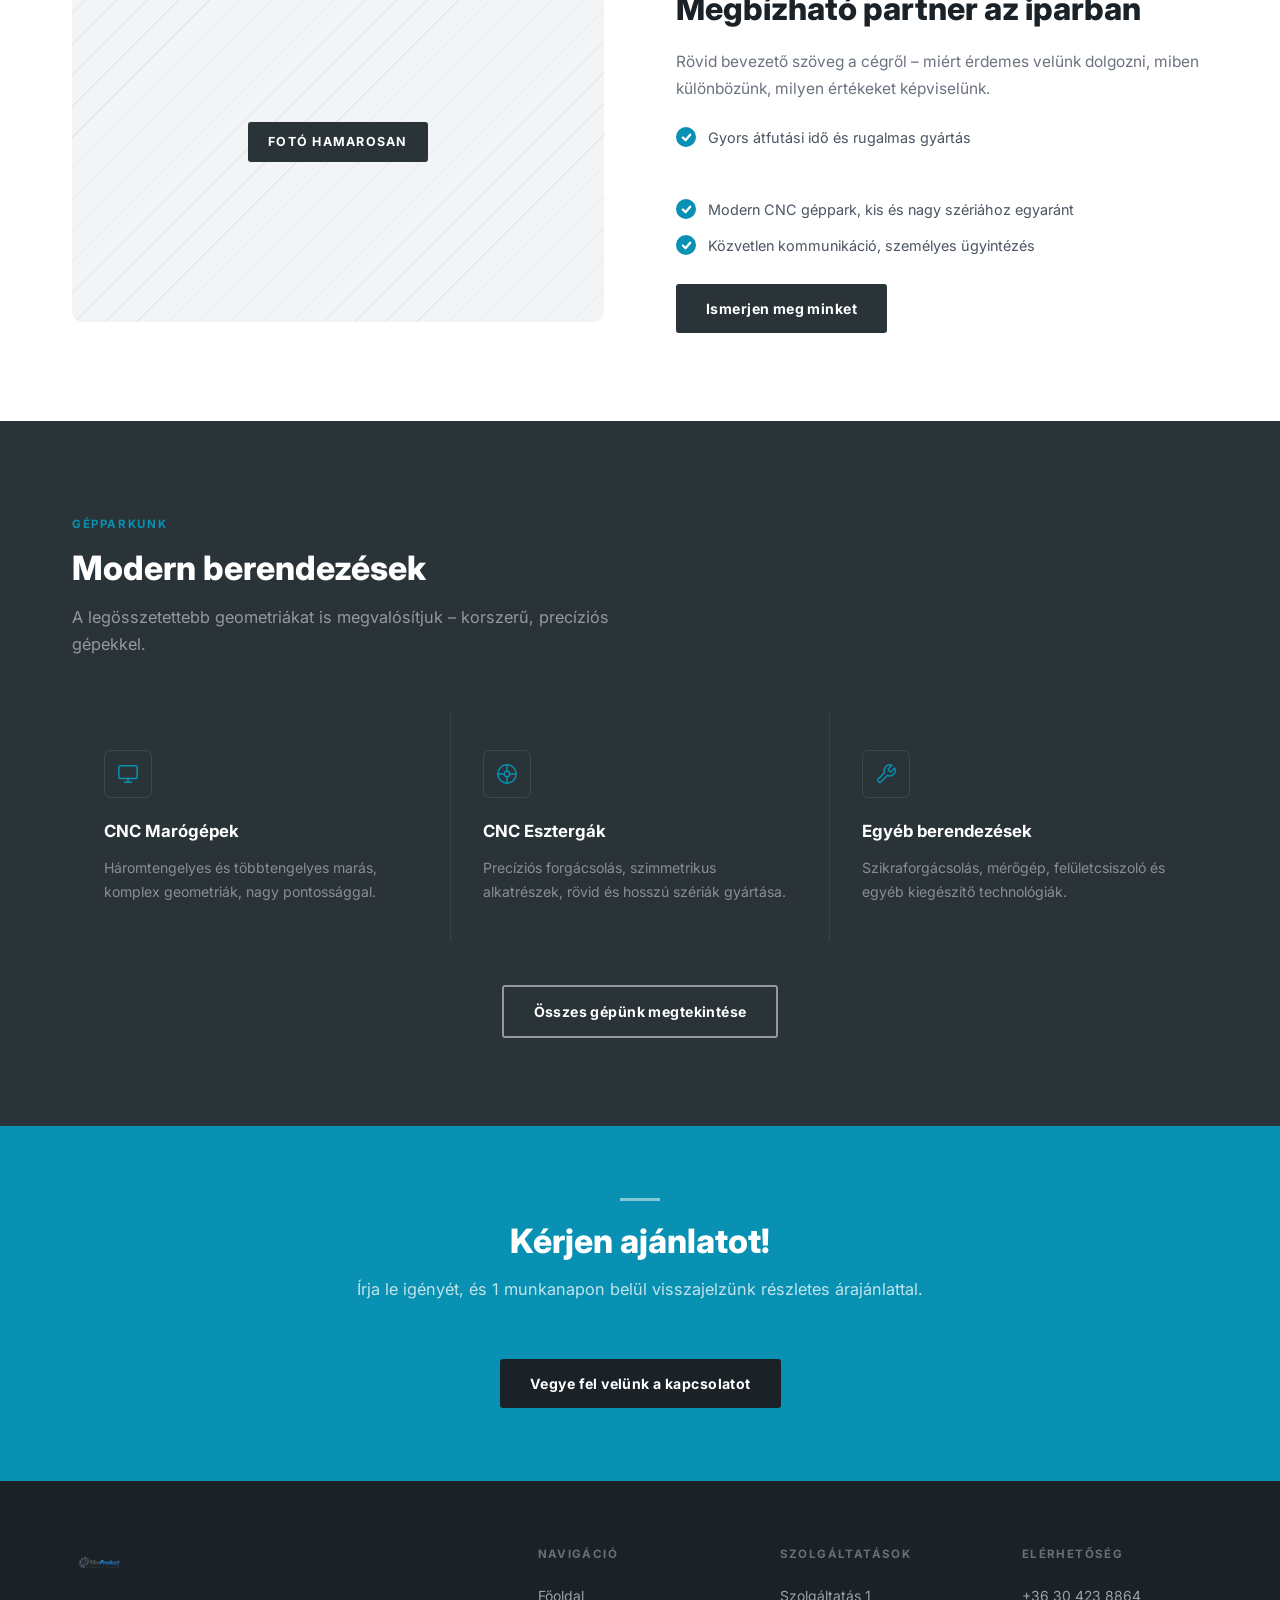
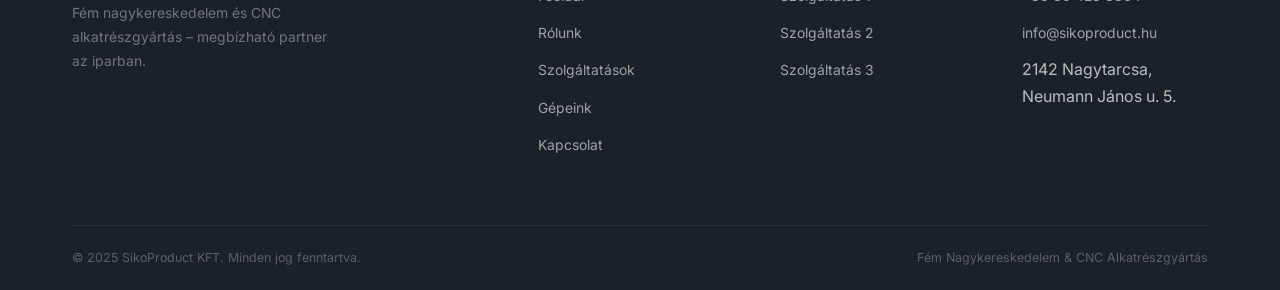
==== commit 5296df23: "szinek es animaciok" ====
--- a/index.html
+++ b/index.html
@@ -13,7 +13,7 @@
     <div class="container">
       <nav class="navbar">
         <a href="index.html" class="navbar-logo">
-          <img src="images/logo.png" alt="SikoProduct KFT. logó">
+          <img src="images/logo-removebg-preview.png" alt="SikoProduct KFT. logó">
         </a>
         <ul class="nav-links" id="navLinks">
           <li class="active"><a href="index.html">Főoldal</a></li>
@@ -40,10 +40,10 @@
   <section class="hero">
     <div class="container">
       <div class="hero-content">
-        <span class="hero-eyebrow">Fémipari megoldások</span>
-        <h1>Precíziós alkatrészek,<br><em>határidőre szállítva</em></h1>
-        <p>Fém nagykereskedelem és CNC alkatrészgyártás egy kézből. Évtizedes tapasztalattal, modern gépekkel, kiszámítható minőséggel.</p>
-        <div class="hero-actions">
+        <span class="hero-eyebrow anim anim-fade">Fémipari megoldások</span>
+        <h1 class="anim anim-fade" style="--d:0.12s">Precíziós alkatrészek,<br><em>határidőre szállítva</em></h1>
+        <p class="anim anim-fade" style="--d:0.24s">Fém nagykereskedelem és CNC alkatrészgyártás egy kézből. Évtizedes tapasztalattal, modern gépekkel, kiszámítható minőséggel.</p>
+        <div class="hero-actions anim anim-fade" style="--d:0.36s">
           <a href="szolgaltatasok.html" class="btn btn-primary">Szolgáltatásaink</a>
           <a href="kapcsolat.html" class="btn btn-outline">Ajánlatot kérek</a>
         </div>
@@ -54,20 +54,20 @@
   <!-- STATS -->
   <div class="stats-bar">
     <div class="container">
-      <div class="stats-grid">
-        <div class="stat-item">
+      <div class="stats-grid" data-stagger="0.1">
+        <div class="stat-item anim anim-fade">
           <div class="num">15<span>+</span></div>
           <div class="label">Év tapasztalat</div>
         </div>
-        <div class="stat-item">
+        <div class="stat-item anim anim-fade">
           <div class="num">500<span>+</span></div>
           <div class="label">Befejezett projekt</div>
         </div>
-        <div class="stat-item">
+        <div class="stat-item anim anim-fade">
           <div class="num">120<span>+</span></div>
           <div class="label">Elégedett ügyfél</div>
         </div>
-        <div class="stat-item">
+        <div class="stat-item anim anim-fade">
           <div class="num">3</div>
           <div class="label">Főbb szolgáltatás</div>
         </div>
@@ -78,12 +78,12 @@
   <!-- SERVICES OVERVIEW -->
   <section class="section section-alt">
     <div class="container">
-      <span class="section-label">Szolgáltatásaink</span>
-      <h2 class="section-title">Amiben segíthetünk</h2>
-      <p class="section-subtitle">Komplexen kezeljük az igényeket – a nyersanyag-beszerzéstől a kész, precíziós alkatrész leszállításáig.</p>
-
-      <div class="cards-grid">
-        <div class="card">
+      <span class="section-label anim anim-fade">Szolgáltatásaink</span>
+      <h2 class="section-title anim anim-fade" style="--d:0.08s">Amiben segíthetünk</h2>
+      <p class="section-subtitle anim anim-fade" style="--d:0.16s">Komplexen kezeljük az igényeket – a nyersanyag-beszerzéstől a kész, precíziós alkatrész leszállításáig.</p>
+
+      <div class="cards-grid" data-stagger="0.12">
+        <div class="card anim anim-fade">
           <div class="card-icon">
             <!-- CNC / gear icon -->
             <svg viewBox="0 0 24 24" fill="none" stroke="currentColor" stroke-width="1.6" stroke-linecap="round" stroke-linejoin="round">
@@ -95,7 +95,7 @@
           <p>Rövid leírás a szolgáltatásról – mi az, milyen iparágaknak szól, mit kap az ügyfél.</p>
           <a href="szolgaltatas-1.html" class="card-link">Részletek</a>
         </div>
-        <div class="card">
+        <div class="card anim anim-fade">
           <div class="card-icon">
             <!-- Layers / metal sheets -->
             <svg viewBox="0 0 24 24" fill="none" stroke="currentColor" stroke-width="1.6" stroke-linecap="round" stroke-linejoin="round">
@@ -108,7 +108,7 @@
           <p>Rövid leírás a szolgáltatásról – mi az, milyen iparágaknak szól, mit kap az ügyfél.</p>
           <a href="szolgaltatas-2.html" class="card-link">Részletek</a>
         </div>
-        <div class="card">
+        <div class="card anim anim-fade">
           <div class="card-icon">
             <!-- Package / delivery -->
             <svg viewBox="0 0 24 24" fill="none" stroke="currentColor" stroke-width="1.6" stroke-linecap="round" stroke-linejoin="round">
@@ -129,34 +129,34 @@
   <section class="section">
     <div class="container">
       <div class="about-strip">
-        <div class="about-img">
+        <div class="about-img anim anim-fade-left">
           <div class="about-img-inner"></div>
           <span class="about-img-label">Fotó hamarosan</span>
         </div>
         <div class="text-block">
-          <span class="section-label">Miért mi?</span>
-          <h2>Megbízható partner az iparban</h2>
-          <p>Rövid bevezető szöveg a cégről – miért érdemes velünk dolgozni, miben különbözünk, milyen értékeket képviselünk.</p>
-          <ul class="check-list">
-            <li>
+          <span class="section-label anim anim-fade-right">Miért mi?</span>
+          <h2 class="anim anim-fade-right" style="--d:0.08s">Megbízható partner az iparban</h2>
+          <p class="anim anim-fade-right" style="--d:0.16s">Rövid bevezető szöveg a cégről – miért érdemes velünk dolgozni, miben különbözünk, milyen értékeket képviselünk.</p>
+          <ul class="check-list" data-stagger="0.08">
+            <li class="anim anim-fade-right">
               <span class="check-icon">
                 <svg viewBox="0 0 12 12"><polyline points="2,6 5,9 10,3"/></svg>
               </span>
               Gyors átfutási idő és rugalmas gyártás
             </li>
-            <li>
+            <li class="anim anim-fade-right">
               <span class="check-icon">
                 <svg viewBox="0 0 12 12"><polyline points="2,6 5,9 10,3"/></svg>
               </span>
               Minőségellenőrzött alkatrészek, dokumentációval
             </li>
-            <li>
+            <li class="anim anim-fade-right">
               <span class="check-icon">
                 <svg viewBox="0 0 12 12"><polyline points="2,6 5,9 10,3"/></svg>
               </span>
               Modern CNC géppark, kis és nagy szériához egyaránt
             </li>
-            <li>
+            <li class="anim anim-fade-right">
               <span class="check-icon">
                 <svg viewBox="0 0 12 12"><polyline points="2,6 5,9 10,3"/></svg>
               </span>
@@ -164,7 +164,7 @@
             </li>
           </ul>
           <br>
-          <a href="rolunk.html" class="btn btn-dark">Ismerjen meg minket</a>
+          <a href="rolunk.html" class="btn btn-dark anim anim-fade" style="--d:0.1s">Ismerjen meg minket</a>
         </div>
       </div>
     </div>
@@ -173,12 +173,12 @@
   <!-- MACHINES TEASER -->
   <section class="section section-dark">
     <div class="container">
-      <span class="section-label">Gépparkunk</span>
-      <h2 class="section-title">Modern berendezések</h2>
-      <p class="section-subtitle">A legösszetettebb geometriákat is megvalósítjuk – korszerű, precíziós gépekkel.</p>
-
-      <div class="dark-cards-grid">
-        <div class="dark-card">
+      <span class="section-label anim anim-flip anim-slow">Gépparkunk</span>
+      <h2 class="section-title anim anim-flip anim-slow" style="--d:0.08s">Modern berendezések</h2>
+      <p class="section-subtitle anim anim-flip anim-slow" style="--d:0.16s">A legösszetettebb geometriákat is megvalósítjuk – korszerű, precíziós gépekkel.</p>
+
+      <div class="dark-cards-grid" data-stagger="0.15">
+        <div class="dark-card anim anim-flip anim-slow">
           <div class="dark-card-icon">
             <!-- CNC Mill -->
             <svg viewBox="0 0 24 24" fill="none" stroke="currentColor" stroke-width="1.6" stroke-linecap="round" stroke-linejoin="round">
@@ -190,7 +190,7 @@
           <h3>CNC Marógépek</h3>
           <p>Háromtengelyes és többtengelyes marás, komplex geometriák, nagy pontossággal.</p>
         </div>
-        <div class="dark-card">
+        <div class="dark-card anim anim-flip anim-slow">
           <div class="dark-card-icon">
             <!-- Lathe / turning -->
             <svg viewBox="0 0 24 24" fill="none" stroke="currentColor" stroke-width="1.6" stroke-linecap="round" stroke-linejoin="round">
@@ -205,7 +205,7 @@
           <h3>CNC Esztergák</h3>
           <p>Precíziós forgácsolás, szimmetrikus alkatrészek, rövid és hosszú szériák gyártása.</p>
         </div>
-        <div class="dark-card">
+        <div class="dark-card anim anim-flip anim-slow">
           <div class="dark-card-icon">
             <!-- Tools / wrench -->
             <svg viewBox="0 0 24 24" fill="none" stroke="currentColor" stroke-width="1.6" stroke-linecap="round" stroke-linejoin="round">
@@ -217,7 +217,7 @@
         </div>
       </div>
 
-      <div style="text-align:center; margin-top:44px;">
+      <div style="text-align:center; margin-top:44px;" class="anim anim-flip anim-slow">
         <a href="gepeink.html" class="btn btn-outline">Összes gépünk megtekintése</a>
       </div>
     </div>
@@ -226,10 +226,10 @@
   <!-- CTA -->
   <section class="cta-band">
     <div class="container centered">
-      <span class="accent-line" style="background:rgba(255,255,255,0.5);"></span>
-      <h2 class="section-title">Kérjen ajánlatot!</h2>
-      <p class="section-subtitle">Írja le igényét, és 1 munkanapon belül visszajelzünk részletes árajánlattal.</p>
-      <a href="kapcsolat.html" class="btn btn-dark">Vegye fel velünk a kapcsolatot</a>
+      <span class="accent-line anim anim-zoom" style="background:rgba(255,255,255,0.5);"></span>
+      <h2 class="section-title anim anim-zoom" style="--d:0.08s">Kérjen ajánlatot!</h2>
+      <p class="section-subtitle anim anim-zoom" style="--d:0.16s">Írja le igényét, és 1 munkanapon belül visszajelzünk részletes árajánlattal.</p>
+      <a href="kapcsolat.html" class="btn btn-dark anim anim-zoom" style="--d:0.24s">Vegye fel velünk a kapcsolatot</a>
     </div>
   </section>
 
@@ -238,7 +238,7 @@
     <div class="container">
       <div class="footer-grid">
         <div class="footer-brand">
-          <img src="images/logo.png" alt="SikoProduct KFT.">
+          <img src="images/logo-removebg-preview.png" alt="SikoProduct KFT.">
           <p>Fém nagykereskedelem és CNC alkatrészgyártás – megbízható partner az iparban.</p>
         </div>
         <div class="footer-col">
@@ -275,10 +275,6 @@
     </div>
   </footer>
 
-  <script>
-    function toggleMenu() {
-      document.getElementById('navLinks').classList.toggle('open');
-    }
-  </script>
+  <script src="js/main.js"></script>
 </body>
 </html>
--- a/css/style.css
+++ b/css/style.css
@@ -5,35 +5,85 @@
 @import url('https://fonts.googleapis.com/css2?family=Inter:wght@300;400;500;600;700;800&display=swap');
 
 :root {
-  --black:      #0e1015;
-  --charcoal:   #1a1d24;
-  --grey-800:   #2d3040;
-  --grey-600:   #4b5563;
-  --grey-500:   #6b7280;
-  --grey-300:   #d1d5db;
-  --grey-200:   #e5e7eb;
-  --grey-100:   #f3f4f6;
-  --grey-50:    #f9fafb;
-  --white:      #ffffff;
-  --accent:     #d4520a;
-  --accent-light: #f07030;
-  --radius:     3px;
-  --radius-md:  6px;
-  --radius-lg:  10px;
+  --black: #1a2228;
+  --charcoal: #293338;
+  --grey-800: #2d3040;
+  --grey-600: #4b5563;
+  --grey-500: #6b7280;
+  --grey-300: #d1d5db;
+  --grey-200: #e5e7eb;
+  --grey-100: #f3f4f6;
+  --grey-50: #f9fafb;
+  --white: #ffffff;
+  --accent: #0891b2;
+  --accent-light: #06b6d4;
+  --radius: 3px;
+  --radius-md: 6px;
+  --radius-lg: 10px;
   --transition: 0.2s ease;
-  --shadow-sm:  0 1px 4px rgba(0,0,0,0.08);
-  --shadow:     0 2px 16px rgba(0,0,0,0.10);
-  --shadow-lg:  0 8px 40px rgba(0,0,0,0.14);
+  --shadow-sm: 0 1px 4px rgba(0, 0, 0, 0.08);
+  --shadow: 0 2px 16px rgba(0, 0, 0, 0.10);
+  --shadow-lg: 0 8px 40px rgba(0, 0, 0, 0.14);
+}
+
+/* ---------- Scroll-reveal animations ---------- */
+.anim {
+  opacity: 0;
+  transition:
+    opacity 1.275s cubic-bezier(0.2, 0.8, 0.2, 1),
+    transform 1.275s cubic-bezier(0.2, 0.8, 0.2, 1);
+  transition-delay: var(--d, 0s);
+  will-change: opacity, transform;
+  backface-visibility: hidden;
+}
+
+.anim-fade       { transform: translateY(30px); }
+.anim-fade-left  { transform: translateX(-44px); }
+.anim-fade-right { transform: translateX(44px); }
+.anim-zoom       { transform: scale(0.88); }
+.anim-rotate     { transform: rotate(-8deg) scale(0.9); }
+.anim-flip {
+  transform: perspective(900px) rotateY(-75deg);
+  transform-origin: center;
+}
+.anim-flip-x {
+  transform: perspective(900px) rotateX(60deg);
+  transform-origin: top center;
+}
+
+.anim.is-visible {
+  opacity: 1;
+  transform: none;
+}
+
+.anim-slow {
+  transition-duration: 2.55s;
+}
+
+@media (prefers-reduced-motion: reduce) {
+  .anim {
+    opacity: 1;
+    transform: none;
+    transition: none;
+  }
 }
 
 /* ---------- Reset ---------- */
-*, *::before, *::after { box-sizing: border-box; margin: 0; padding: 0; }
+*,
+*::before,
+*::after {
+  box-sizing: border-box;
+  margin: 0;
+  padding: 0;
+}
+
 html {
   scroll-behavior: smooth;
   font-size: 16px;
   overflow-y: scroll;
-  scroll-padding-top: 110px;
-}
+  scroll-padding-top: 72px;
+}
+
 body {
   font-family: 'Inter', -apple-system, BlinkMacSystemFont, 'Segoe UI', sans-serif;
   color: var(--grey-800);
@@ -41,15 +91,40 @@
   line-height: 1.65;
   -webkit-font-smoothing: antialiased;
 }
-img  { max-width: 100%; height: auto; display: block; }
-a    { text-decoration: none; color: inherit; }
-ul   { list-style: none; }
+
+img {
+  max-width: 100%;
+  height: auto;
+  display: block;
+}
+
+a {
+  text-decoration: none;
+  color: inherit;
+}
+
+ul {
+  list-style: none;
+}
 
 /* ---------- Utility ---------- */
-.container  { max-width: 1200px; margin: 0 auto; padding: 0 32px; }
-.section    { padding: 88px 0; }
-.section-alt  { background: var(--grey-50); }
-.section-dark { background: var(--charcoal); }
+.container {
+  max-width: 1200px;
+  margin: 0 auto;
+  padding: 0 32px;
+}
+
+.section {
+  padding: 88px 0;
+}
+
+.section-alt {
+  background: var(--grey-50);
+}
+
+.section-dark {
+  background: var(--charcoal);
+}
 
 .section-label {
   display: inline-block;
@@ -60,6 +135,7 @@
   color: var(--accent);
   margin-bottom: 14px;
 }
+
 .section-title {
   font-size: 2.1rem;
   font-weight: 800;
@@ -67,17 +143,30 @@
   line-height: 1.18;
   margin-bottom: 16px;
 }
-.section-dark .section-title { color: var(--white); }
+
+.section-dark .section-title {
+  color: var(--white);
+}
+
 .section-subtitle {
   font-size: 1.02rem;
   color: var(--grey-500);
   max-width: 600px;
   margin-bottom: 56px;
 }
-.section-dark .section-subtitle { color: rgba(255,255,255,0.5); }
-
-.centered { text-align: center; }
-.centered .section-subtitle { margin-left: auto; margin-right: auto; }
+
+.section-dark .section-subtitle {
+  color: rgba(255, 255, 255, 0.5);
+}
+
+.centered {
+  text-align: center;
+}
+
+.centered .section-subtitle {
+  margin-left: auto;
+  margin-right: auto;
+}
 
 .accent-line {
   display: block;
@@ -86,7 +175,11 @@
   background: var(--accent);
   margin-bottom: 20px;
 }
-.centered .accent-line { margin-left: auto; margin-right: auto; }
+
+.centered .accent-line {
+  margin-left: auto;
+  margin-right: auto;
+}
 
 .btn {
   display: inline-block;
@@ -99,36 +192,44 @@
   transition: var(--transition);
   letter-spacing: 0.03em;
 }
+
 .btn-primary {
   background: var(--accent);
   color: var(--white);
 }
+
 .btn-primary:hover {
   background: var(--accent-light);
   transform: translateY(-1px);
 }
+
 .btn-dark {
   background: var(--charcoal);
   color: var(--white);
 }
+
 .btn-dark:hover {
   background: var(--black);
   transform: translateY(-1px);
 }
+
 .btn-outline {
-  border: 2px solid rgba(255,255,255,0.5);
+  border: 2px solid rgba(255, 255, 255, 0.5);
   color: var(--white);
   background: transparent;
 }
+
 .btn-outline:hover {
   border-color: var(--white);
-  background: rgba(255,255,255,0.08);
-}
+  background: rgba(255, 255, 255, 0.08);
+}
+
 .btn-outline-dark {
   border: 2px solid var(--grey-200);
   color: var(--grey-800);
   background: transparent;
 }
+
 .btn-outline-dark:hover {
   border-color: var(--grey-800);
   background: var(--grey-50);
@@ -136,25 +237,37 @@
 
 /* ---------- NAVBAR ---------- */
 header {
-  position: sticky; top: 0; z-index: 1000;
+  position: sticky;
+  top: 0;
+  z-index: 1000;
   background: #ffffff;
   border-bottom: 1px solid var(--grey-200);
 }
+
 .navbar {
   display: flex;
   align-items: center;
   justify-content: space-between;
-  height: 110px;
-}
-.navbar-logo img { height: 100px; width: auto; }
+  height: 72px;
+  overflow: visible;
+}
+
+.navbar-logo img {
+  height: 140px;
+  width: auto;
+}
 
 .nav-links {
   display: flex;
   align-items: center;
   gap: 2px;
 }
-.nav-links > li { position: relative; }
-.nav-links > li > a {
+
+.nav-links>li {
+  position: relative;
+}
+
+.nav-links>li>a {
   display: block;
   padding: 7px 14px;
   font-size: 0.86rem;
@@ -164,12 +277,16 @@
   transition: var(--transition);
   letter-spacing: 0.01em;
 }
-.nav-links > li > a:hover,
-.nav-links > li.active > a {
+
+.nav-links>li>a:hover,
+.nav-links>li.active>a {
   color: var(--black);
   background: var(--grey-100);
 }
-.nav-links > li.active > a { color: var(--accent); }
+
+.nav-links>li.active>a {
+  color: var(--accent);
+}
 
 /* Dropdown */
 .dropdown-menu {
@@ -188,9 +305,13 @@
   transition: var(--transition);
   z-index: 100;
 }
-.nav-links > li:hover .dropdown-menu {
-  opacity: 1; visibility: visible; transform: translateY(0);
-}
+
+.nav-links>li:hover .dropdown-menu {
+  opacity: 1;
+  visibility: visible;
+  transform: translateY(0);
+}
+
 .dropdown-menu li a {
   display: block;
   padding: 9px 18px;
@@ -199,11 +320,29 @@
   color: var(--grey-600);
   transition: var(--transition);
 }
-.dropdown-menu li a:hover { background: var(--grey-50); color: var(--black); }
+
+.dropdown-menu li a:hover {
+  background: var(--grey-50);
+  color: var(--black);
+}
 
 /* Hamburger */
-.hamburger { display: none; flex-direction: column; gap: 5px; cursor: pointer; padding: 6px; }
-.hamburger span { display: block; width: 24px; height: 2px; background: var(--charcoal); border-radius: 1px; transition: var(--transition); }
+.hamburger {
+  display: none;
+  flex-direction: column;
+  gap: 5px;
+  cursor: pointer;
+  padding: 6px;
+}
+
+.hamburger span {
+  display: block;
+  width: 24px;
+  height: 2px;
+  background: var(--charcoal);
+  border-radius: 1px;
+  transition: var(--transition);
+}
 
 /* ---------- HERO ---------- */
 .hero {
@@ -214,29 +353,36 @@
   background: var(--charcoal);
   overflow: hidden;
 }
+
 /* subtle grid overlay */
 .hero::before {
   content: '';
-  position: absolute; inset: 0;
+  position: absolute;
+  inset: 0;
   background-image:
-    linear-gradient(rgba(255,255,255,0.025) 1px, transparent 1px),
-    linear-gradient(90deg, rgba(255,255,255,0.025) 1px, transparent 1px);
+    linear-gradient(rgba(255, 255, 255, 0.025) 1px, transparent 1px),
+    linear-gradient(90deg, rgba(255, 255, 255, 0.025) 1px, transparent 1px);
   background-size: 48px 48px;
 }
+
 /* diagonal clip into white */
 .hero::after {
   content: '';
   position: absolute;
-  bottom: -1px; left: 0; right: 0;
+  bottom: -1px;
+  left: 0;
+  right: 0;
   height: 72px;
   background: var(--white);
   clip-path: polygon(0 100%, 100% 0, 100% 100%);
 }
+
 .hero-content {
   position: relative;
   max-width: 700px;
   padding: 48px 0 100px;
 }
+
 .hero-eyebrow {
   display: inline-flex;
   align-items: center;
@@ -248,6 +394,7 @@
   color: var(--accent);
   margin-bottom: 24px;
 }
+
 .hero-eyebrow::before {
   content: '';
   display: block;
@@ -255,6 +402,7 @@
   height: 2px;
   background: var(--accent);
 }
+
 .hero-content h1 {
   font-size: 3.2rem;
   font-weight: 800;
@@ -263,18 +411,26 @@
   margin-bottom: 24px;
   letter-spacing: -0.02em;
 }
+
 .hero-content h1 em {
   font-style: normal;
   color: var(--accent);
 }
+
 .hero-content p {
   font-size: 1.05rem;
-  color: rgba(255,255,255,0.6);
+  color: rgba(255, 255, 255, 0.6);
   margin-bottom: 40px;
   max-width: 520px;
   line-height: 1.7;
 }
-.hero-actions { display: flex; gap: 14px; flex-wrap: wrap; align-items: center; }
+
+.hero-actions {
+  display: flex;
+  gap: 14px;
+  flex-wrap: wrap;
+  align-items: center;
+}
 
 /* ---------- STATS BAR ---------- */
 .stats-bar {
@@ -282,16 +438,22 @@
   border-bottom: 1px solid var(--grey-200);
   padding: 0;
 }
+
 .stats-grid {
   display: grid;
   grid-template-columns: repeat(4, 1fr);
 }
+
 .stat-item {
   padding: 40px 24px;
   text-align: center;
   border-right: 1px solid var(--grey-200);
 }
-.stat-item:last-child { border-right: none; }
+
+.stat-item:last-child {
+  border-right: none;
+}
+
 .stat-item .num {
   font-size: 2.6rem;
   font-weight: 800;
@@ -299,7 +461,11 @@
   line-height: 1;
   letter-spacing: -0.03em;
 }
-.stat-item .num span { color: var(--accent); }
+
+.stat-item .num span {
+  color: var(--accent);
+}
+
 .stat-item .label {
   font-size: 0.8rem;
   font-weight: 500;
@@ -314,6 +480,7 @@
   grid-template-columns: repeat(auto-fit, minmax(300px, 1fr));
   gap: 24px;
 }
+
 .card {
   background: var(--white);
   border-radius: var(--radius-md);
@@ -323,40 +490,82 @@
   position: relative;
   overflow: hidden;
 }
+
 .card::before {
   content: '';
   position: absolute;
-  top: 0; left: 0; right: 0;
+  top: 0;
+  left: 0;
+  right: 0;
   height: 3px;
   background: var(--grey-200);
   transition: var(--transition);
 }
-.card:hover { box-shadow: var(--shadow-lg); transform: translateY(-3px); }
-.card:hover::before { background: var(--accent); }
+
+.card:hover {
+  box-shadow: var(--shadow-lg);
+  transform: translateY(-3px);
+}
+
+.card:hover::before {
+  background: var(--accent);
+}
 
 .card-icon {
-  width: 52px; height: 52px;
+  width: 52px;
+  height: 52px;
   border-radius: var(--radius-md);
   background: var(--grey-100);
-  display: flex; align-items: center; justify-content: center;
+  display: flex;
+  align-items: center;
+  justify-content: center;
   margin-bottom: 22px;
   color: var(--accent);
   transition: var(--transition);
 }
-.card:hover .card-icon { background: var(--accent); color: var(--white); }
-.card-icon svg { width: 24px; height: 24px; }
-.card h3 { font-size: 1.08rem; font-weight: 700; margin-bottom: 10px; color: var(--black); }
-.card p  { font-size: 0.9rem; color: var(--grey-500); line-height: 1.75; }
+
+.card:hover .card-icon {
+  background: var(--accent);
+  color: var(--white);
+}
+
+.card-icon svg {
+  width: 24px;
+  height: 24px;
+}
+
+.card h3 {
+  font-size: 1.08rem;
+  font-weight: 700;
+  margin-bottom: 10px;
+  color: var(--black);
+}
+
+.card p {
+  font-size: 0.9rem;
+  color: var(--grey-500);
+  line-height: 1.75;
+}
+
 .card-link {
-  display: inline-flex; align-items: center; gap: 6px;
+  display: inline-flex;
+  align-items: center;
+  gap: 6px;
   margin-top: 20px;
-  font-size: 0.84rem; font-weight: 700;
+  font-size: 0.84rem;
+  font-weight: 700;
   color: var(--accent);
   letter-spacing: 0.02em;
   transition: var(--transition);
 }
-.card-link:hover { gap: 10px; }
-.card-link::after { content: '→'; }
+
+.card-link:hover {
+  gap: 10px;
+}
+
+.card-link::after {
+  content: '→';
+}
 
 /* ---------- ABOUT STRIP ---------- */
 .about-strip {
@@ -365,6 +574,7 @@
   gap: 72px;
   align-items: center;
 }
+
 .about-strip .text-block h2 {
   font-size: 2rem;
   font-weight: 800;
@@ -372,31 +582,36 @@
   color: var(--black);
   line-height: 1.18;
 }
+
 .about-strip .text-block p {
   color: var(--grey-500);
   margin-bottom: 14px;
   line-height: 1.75;
   font-size: 0.97rem;
 }
+
 .about-img {
   border-radius: var(--radius-lg);
   overflow: hidden;
   min-height: 360px;
   position: relative;
   background: var(--grey-100);
-  display: flex; align-items: center; justify-content: center;
-}
+  display: flex;
+  align-items: center;
+  justify-content: center;
+}
+
 /* Diagonal stripe pattern – CSS only */
 .about-img-inner {
-  position: absolute; inset: 0;
-  background-image: repeating-linear-gradient(
-    -45deg,
-    var(--grey-200) 0px,
-    var(--grey-200) 1px,
-    transparent 1px,
-    transparent 22px
-  );
-}
+  position: absolute;
+  inset: 0;
+  background-image: repeating-linear-gradient(-45deg,
+      var(--grey-200) 0px,
+      var(--grey-200) 1px,
+      transparent 1px,
+      transparent 22px);
+}
+
 .about-img-label {
   position: relative;
   z-index: 1;
@@ -417,6 +632,7 @@
   flex-direction: column;
   gap: 12px;
 }
+
 .check-list li {
   display: flex;
   align-items: flex-start;
@@ -424,16 +640,22 @@
   font-size: 0.9rem;
   color: var(--grey-600);
 }
+
 .check-list li .check-icon {
   flex-shrink: 0;
-  width: 20px; height: 20px;
+  width: 20px;
+  height: 20px;
   border-radius: 50%;
   background: var(--accent);
-  display: flex; align-items: center; justify-content: center;
+  display: flex;
+  align-items: center;
+  justify-content: center;
   margin-top: 1px;
 }
+
 .check-list li .check-icon svg {
-  width: 11px; height: 11px;
+  width: 11px;
+  height: 11px;
   stroke: white;
   stroke-width: 2.5;
   stroke-linecap: round;
@@ -446,75 +668,132 @@
   display: grid;
   grid-template-columns: repeat(auto-fit, minmax(300px, 1fr));
   gap: 1px;
-  background: rgba(255,255,255,0.08);
+  background: rgba(255, 255, 255, 0.08);
   border-radius: var(--radius-md);
   overflow: hidden;
 }
+
 .dark-card {
   background: var(--charcoal);
   padding: 36px 32px;
   transition: var(--transition);
 }
-.dark-card:hover { background: var(--grey-800); }
+
+.dark-card:hover {
+  background: var(--grey-800);
+}
+
 .dark-card-icon {
-  width: 48px; height: 48px;
+  width: 48px;
+  height: 48px;
   border-radius: var(--radius-md);
-  border: 1px solid rgba(255,255,255,0.1);
-  display: flex; align-items: center; justify-content: center;
+  border: 1px solid rgba(255, 255, 255, 0.1);
+  display: flex;
+  align-items: center;
+  justify-content: center;
   color: var(--accent);
   margin-bottom: 20px;
 }
-.dark-card-icon svg { width: 22px; height: 22px; }
-.dark-card h3 { font-size: 1.05rem; font-weight: 700; color: var(--white); margin-bottom: 10px; }
-.dark-card p  { font-size: 0.88rem; color: rgba(255,255,255,0.45); line-height: 1.75; }
+
+.dark-card-icon svg {
+  width: 22px;
+  height: 22px;
+}
+
+.dark-card h3 {
+  font-size: 1.05rem;
+  font-weight: 700;
+  color: var(--white);
+  margin-bottom: 10px;
+}
+
+.dark-card p {
+  font-size: 0.88rem;
+  color: rgba(255, 255, 255, 0.45);
+  line-height: 1.75;
+}
 
 /* ---------- CTA BAND ---------- */
 .cta-band {
   background: var(--accent);
   padding: 72px 0;
 }
-.cta-band .section-title { color: var(--white); }
-.cta-band .section-subtitle { color: rgba(255,255,255,0.75); margin-left: auto; margin-right: auto; }
-.cta-band .btn-dark { background: var(--black); }
-.cta-band .btn-dark:hover { background: var(--charcoal); }
+
+.cta-band .section-title {
+  color: var(--white);
+}
+
+.cta-band .section-subtitle {
+  color: rgba(255, 255, 255, 0.75);
+  margin-left: auto;
+  margin-right: auto;
+}
+
+.cta-band .btn-dark {
+  background: var(--black);
+}
+
+.cta-band .btn-dark:hover {
+  background: var(--charcoal);
+}
 
 /* ---------- FOOTER ---------- */
 footer {
   background: var(--black);
-  color: rgba(255,255,255,0.7);
+  color: rgba(255, 255, 255, 0.7);
   padding: 64px 0 0;
 }
+
 .footer-grid {
   display: grid;
   grid-template-columns: 2.2fr 1fr 1fr 1fr;
   gap: 56px;
   padding-bottom: 56px;
-  border-bottom: 1px solid rgba(255,255,255,0.07);
-}
-.footer-brand img  { height: 38px; margin-bottom: 18px; }
-.footer-brand p    { font-size: 0.87rem; color: rgba(255,255,255,0.38); line-height: 1.75; max-width: 260px; }
+  border-bottom: 1px solid rgba(255, 255, 255, 0.07);
+}
+
+.footer-brand img {
+  height: 38px;
+  margin-bottom: 18px;
+}
+
+.footer-brand p {
+  font-size: 0.87rem;
+  color: rgba(255, 255, 255, 0.38);
+  line-height: 1.75;
+  max-width: 260px;
+}
+
 .footer-col h4 {
   font-size: 0.72rem;
   font-weight: 700;
   text-transform: uppercase;
   letter-spacing: 0.12em;
-  color: rgba(255,255,255,0.35);
+  color: rgba(255, 255, 255, 0.35);
   margin-bottom: 18px;
 }
-.footer-col ul li { margin-bottom: 11px; }
+
+.footer-col ul li {
+  margin-bottom: 11px;
+}
+
 .footer-col ul li a {
   font-size: 0.87rem;
-  color: rgba(255,255,255,0.58);
+  color: rgba(255, 255, 255, 0.58);
   transition: var(--transition);
 }
-.footer-col ul li a:hover { color: var(--white); }
+
+.footer-col ul li a:hover {
+  color: var(--white);
+}
+
 .footer-bottom {
   padding: 22px 0;
   display: flex;
   justify-content: space-between;
   align-items: center;
   font-size: 0.78rem;
-  color: rgba(255,255,255,0.28);
+  color: rgba(255, 255, 255, 0.28);
 }
 
 /* ---------- PAGE HERO ---------- */
@@ -523,19 +802,40 @@
   padding: 72px 0 56px;
   color: var(--white);
 }
-.page-hero h1 { font-size: 2.4rem; font-weight: 800; margin-bottom: 12px; letter-spacing: -0.02em; }
-.page-hero p  { font-size: 1rem; color: rgba(255,255,255,0.55); max-width: 560px; }
+
+.page-hero h1 {
+  font-size: 2.4rem;
+  font-weight: 800;
+  margin-bottom: 12px;
+  letter-spacing: -0.02em;
+}
+
+.page-hero p {
+  font-size: 1rem;
+  color: rgba(255, 255, 255, 0.55);
+  max-width: 560px;
+}
+
 .breadcrumb {
   font-size: 0.78rem;
-  color: rgba(255,255,255,0.35);
+  color: rgba(255, 255, 255, 0.35);
   margin-bottom: 16px;
   display: flex;
   align-items: center;
   gap: 6px;
 }
-.breadcrumb a { color: var(--accent); }
-.breadcrumb a:hover { text-decoration: underline; }
-.breadcrumb-sep { color: rgba(255,255,255,0.2); }
+
+.breadcrumb a {
+  color: var(--accent);
+}
+
+.breadcrumb a:hover {
+  text-decoration: underline;
+}
+
+.breadcrumb-sep {
+  color: rgba(255, 255, 255, 0.2);
+}
 
 /* ---------- MACHINES GRID ---------- */
 .machines-grid {
@@ -543,6 +843,7 @@
   grid-template-columns: repeat(auto-fit, minmax(300px, 1fr));
   gap: 24px;
 }
+
 .machine-card {
   border-radius: var(--radius-md);
   overflow: hidden;
@@ -550,38 +851,74 @@
   transition: var(--transition);
   background: var(--white);
 }
-.machine-card:hover { box-shadow: var(--shadow-lg); transform: translateY(-3px); }
+
+.machine-card:hover {
+  box-shadow: var(--shadow-lg);
+  transform: translateY(-3px);
+}
+
 .machine-img {
   height: 180px;
   background: var(--grey-100);
-  display: flex; align-items: center; justify-content: center;
+  display: flex;
+  align-items: center;
+  justify-content: center;
   position: relative;
   overflow: hidden;
 }
+
 .machine-img-inner {
-  position: absolute; inset: 0;
-  background-image: repeating-linear-gradient(
-    -45deg,
-    var(--grey-200) 0px,
-    var(--grey-200) 1px,
-    transparent 1px,
-    transparent 18px
-  );
-}
+  position: absolute;
+  inset: 0;
+  background-image: repeating-linear-gradient(-45deg,
+      var(--grey-200) 0px,
+      var(--grey-200) 1px,
+      transparent 1px,
+      transparent 18px);
+}
+
 .machine-img-icon {
-  position: relative; z-index: 1;
-  width: 56px; height: 56px;
+  position: relative;
+  z-index: 1;
+  width: 56px;
+  height: 56px;
   background: var(--white);
   border-radius: var(--radius-lg);
-  display: flex; align-items: center; justify-content: center;
+  display: flex;
+  align-items: center;
+  justify-content: center;
   color: var(--accent);
   box-shadow: var(--shadow);
 }
-.machine-img-icon svg { width: 26px; height: 26px; }
-.machine-info { padding: 22px 24px 28px; }
-.machine-info h3 { font-size: 1rem; font-weight: 700; margin-bottom: 8px; color: var(--black); }
-.machine-info p  { font-size: 0.87rem; color: var(--grey-500); margin-bottom: 14px; }
-.machine-spec  { display: flex; flex-wrap: wrap; gap: 6px; }
+
+.machine-img-icon svg {
+  width: 26px;
+  height: 26px;
+}
+
+.machine-info {
+  padding: 22px 24px 28px;
+}
+
+.machine-info h3 {
+  font-size: 1rem;
+  font-weight: 700;
+  margin-bottom: 8px;
+  color: var(--black);
+}
+
+.machine-info p {
+  font-size: 0.87rem;
+  color: var(--grey-500);
+  margin-bottom: 14px;
+}
+
+.machine-spec {
+  display: flex;
+  flex-wrap: wrap;
+  gap: 6px;
+}
+
 .spec-tag {
   background: var(--grey-100);
   border: 1px solid var(--grey-200);
@@ -599,21 +936,45 @@
   gap: 56px;
   align-items: start;
 }
-.contact-info h2 { font-size: 1.6rem; font-weight: 800; margin-bottom: 8px; color: var(--black); }
-.contact-info > p { font-size: 0.92rem; color: var(--grey-500); margin-bottom: 36px; }
+
+.contact-info h2 {
+  font-size: 1.6rem;
+  font-weight: 800;
+  margin-bottom: 8px;
+  color: var(--black);
+}
+
+.contact-info>p {
+  font-size: 0.92rem;
+  color: var(--grey-500);
+  margin-bottom: 36px;
+}
+
 .contact-item {
-  display: flex; gap: 16px; align-items: flex-start;
+  display: flex;
+  gap: 16px;
+  align-items: flex-start;
   margin-bottom: 24px;
 }
+
 .contact-item-icon {
-  width: 42px; height: 42px; flex-shrink: 0;
+  width: 42px;
+  height: 42px;
+  flex-shrink: 0;
   border-radius: var(--radius-md);
   background: var(--grey-100);
   border: 1px solid var(--grey-200);
-  display: flex; align-items: center; justify-content: center;
+  display: flex;
+  align-items: center;
+  justify-content: center;
   color: var(--accent);
 }
-.contact-item-icon svg { width: 18px; height: 18px; }
+
+.contact-item-icon svg {
+  width: 18px;
+  height: 18px;
+}
+
 .contact-item-text strong {
   display: block;
   font-size: 0.76rem;
@@ -623,7 +984,13 @@
   text-transform: uppercase;
   letter-spacing: 0.06em;
 }
-.contact-item-text span { color: var(--grey-800); font-size: 0.93rem; font-weight: 500; }
+
+.contact-item-text span {
+  color: var(--grey-800);
+  font-size: 0.93rem;
+  font-weight: 500;
+}
+
 .contact-form {
   background: var(--white);
   border-radius: var(--radius-lg);
@@ -631,10 +998,28 @@
   padding: 40px;
   border: 1px solid var(--grey-200);
 }
-.form-group { margin-bottom: 18px; }
-.form-row    { display: grid; grid-template-columns: 1fr 1fr; gap: 18px; }
-label { display: block; font-size: 0.8rem; font-weight: 700; color: var(--grey-800); margin-bottom: 6px; }
-input, textarea, select {
+
+.form-group {
+  margin-bottom: 18px;
+}
+
+.form-row {
+  display: grid;
+  grid-template-columns: 1fr 1fr;
+  gap: 18px;
+}
+
+label {
+  display: block;
+  font-size: 0.8rem;
+  font-weight: 700;
+  color: var(--grey-800);
+  margin-bottom: 6px;
+}
+
+input,
+textarea,
+select {
   width: 100%;
   padding: 10px 14px;
   border: 1.5px solid var(--grey-200);
@@ -645,12 +1030,19 @@
   background: var(--white);
   transition: var(--transition);
 }
-input:focus, textarea:focus, select:focus {
+
+input:focus,
+textarea:focus,
+select:focus {
   outline: none;
   border-color: var(--accent);
-  box-shadow: 0 0 0 3px rgba(212,82,10,0.08);
-}
-textarea { resize: vertical; min-height: 120px; }
+  box-shadow: 0 0 0 3px rgba(8, 145, 178, 0.12);
+}
+
+textarea {
+  resize: vertical;
+  min-height: 120px;
+}
 
 /* ---------- VALUES / ROLUNK ---------- */
 .values-grid {
@@ -658,6 +1050,7 @@
   grid-template-columns: repeat(auto-fit, minmax(220px, 1fr));
   gap: 20px;
 }
+
 .value-card {
   padding: 32px 24px;
   border-radius: var(--radius-md);
@@ -665,44 +1058,99 @@
   background: var(--white);
   transition: var(--transition);
 }
-.value-card:hover { border-color: var(--accent); transform: translateY(-2px); box-shadow: var(--shadow); }
+
+.value-card:hover {
+  border-color: var(--accent);
+  transform: translateY(-2px);
+  box-shadow: var(--shadow);
+}
+
 .value-icon {
-  width: 44px; height: 44px;
+  width: 44px;
+  height: 44px;
   background: var(--grey-100);
   border-radius: var(--radius-md);
-  display: flex; align-items: center; justify-content: center;
+  display: flex;
+  align-items: center;
+  justify-content: center;
   color: var(--accent);
   margin-bottom: 16px;
 }
-.value-icon svg { width: 20px; height: 20px; }
-.value-card h3 { font-size: 0.97rem; font-weight: 700; color: var(--black); margin-bottom: 8px; }
-.value-card p  { font-size: 0.86rem; color: var(--grey-500); line-height: 1.7; }
+
+.value-icon svg {
+  width: 20px;
+  height: 20px;
+}
+
+.value-card h3 {
+  font-size: 0.97rem;
+  font-weight: 700;
+  color: var(--black);
+  margin-bottom: 8px;
+}
+
+.value-card p {
+  font-size: 0.86rem;
+  color: var(--grey-500);
+  line-height: 1.7;
+}
 
 /* ---------- TIMELINE ---------- */
-.timeline { max-width: 680px; margin: 0 auto; position: relative; padding-left: 32px; }
+.timeline {
+  max-width: 680px;
+  margin: 0 auto;
+  position: relative;
+  padding-left: 32px;
+}
+
 .timeline::before {
   content: '';
-  position: absolute; left: 0; top: 6px; bottom: 0;
+  position: absolute;
+  left: 0;
+  top: 6px;
+  bottom: 0;
   width: 2px;
   background: var(--grey-200);
 }
-.timeline-item { position: relative; margin-bottom: 40px; }
+
+.timeline-item {
+  position: relative;
+  margin-bottom: 40px;
+}
+
 .timeline-item::before {
   content: '';
   position: absolute;
-  left: -37px; top: 5px;
-  width: 12px; height: 12px;
+  left: -37px;
+  top: 5px;
+  width: 12px;
+  height: 12px;
   border-radius: 50%;
   background: var(--accent);
   border: 3px solid var(--white);
   box-shadow: 0 0 0 2px var(--accent);
 }
+
 .timeline-item .year {
-  font-size: 0.72rem; font-weight: 700; color: var(--accent);
-  text-transform: uppercase; letter-spacing: 0.1em; margin-bottom: 4px;
-}
-.timeline-item h3 { font-size: 1.02rem; font-weight: 700; color: var(--black); margin-bottom: 6px; }
-.timeline-item p  { font-size: 0.9rem; color: var(--grey-500); }
+  font-size: 0.72rem;
+  font-weight: 700;
+  color: var(--accent);
+  text-transform: uppercase;
+  letter-spacing: 0.1em;
+  margin-bottom: 4px;
+}
+
+.timeline-item h3 {
+  font-size: 1.02rem;
+  font-weight: 700;
+  color: var(--black);
+  margin-bottom: 6px;
+}
+
+.timeline-item p {
+  font-size: 0.9rem;
+  color: var(--grey-500);
+}
 
 /* ---------- SERVICE DETAIL ---------- */
 .service-detail-grid {
@@ -711,50 +1159,105 @@
   gap: 64px;
   align-items: start;
 }
-.feature-list { margin-top: 24px; }
+
+.feature-list {
+  margin-top: 24px;
+}
+
 .feature-list li {
-  display: flex; gap: 12px; align-items: flex-start;
+  display: flex;
+  gap: 12px;
+  align-items: flex-start;
   padding: 11px 0;
   border-bottom: 1px solid var(--grey-200);
   font-size: 0.92rem;
   color: var(--grey-600);
 }
-.feature-list li:last-child { border-bottom: none; }
+
+.feature-list li:last-child {
+  border-bottom: none;
+}
+
 .feature-list li::before {
   content: '';
   display: block;
   flex-shrink: 0;
-  width: 18px; height: 18px;
-  background: url("data:image/svg+xml,%3Csvg xmlns='http://www.w3.org/2000/svg' viewBox='0 0 20 20' fill='%23d4520a'%3E%3Cpath fill-rule='evenodd' d='M10 18a8 8 0 100-16 8 8 0 000 16zm3.707-9.293a1 1 0 00-1.414-1.414L9 10.586 7.707 9.293a1 1 0 00-1.414 1.414l2 2a1 1 0 001.414 0l4-4z' clip-rule='evenodd'/%3E%3C/svg%3E") center/contain no-repeat;
+  width: 18px;
+  height: 18px;
+  background: url("data:image/svg+xml,%3Csvg xmlns='http://www.w3.org/2000/svg' viewBox='0 0 20 20' fill='%230891b2'%3E%3Cpath fill-rule='evenodd' d='M10 18a8 8 0 100-16 8 8 0 000 16zm3.707-9.293a1 1 0 00-1.414-1.414L9 10.586 7.707 9.293a1 1 0 00-1.414 1.414l2 2a1 1 0 001.414 0l4-4z' clip-rule='evenodd'/%3E%3C/svg%3E") center/contain no-repeat;
   margin-top: 2px;
 }
+
 .info-box {
   background: var(--grey-50);
   border-radius: var(--radius-lg);
   padding: 32px;
   border: 1px solid var(--grey-200);
 }
-.info-box h3 { font-size: 0.97rem; font-weight: 700; margin-bottom: 18px; color: var(--black); }
-.info-table { width: 100%; border-collapse: collapse; font-size: 0.86rem; }
-.info-table tr { border-bottom: 1px solid var(--grey-200); }
-.info-table tr:last-child { border-bottom: none; }
-.info-table td { padding: 10px 0; }
-.info-table td:first-child { color: var(--grey-500); width: 48%; }
-.info-table td:last-child { font-weight: 700; color: var(--black); }
+
+.info-box h3 {
+  font-size: 0.97rem;
+  font-weight: 700;
+  margin-bottom: 18px;
+  color: var(--black);
+}
+
+.info-table {
+  width: 100%;
+  border-collapse: collapse;
+  font-size: 0.86rem;
+}
+
+.info-table tr {
+  border-bottom: 1px solid var(--grey-200);
+}
+
+.info-table tr:last-child {
+  border-bottom: none;
+}
+
+.info-table td {
+  padding: 10px 0;
+}
+
+.info-table td:first-child {
+  color: var(--grey-500);
+  width: 48%;
+}
+
+.info-table td:last-child {
+  font-weight: 700;
+  color: var(--black);
+}
 
 /* ---------- RESPONSIVE ---------- */
 @media (max-width: 1024px) {
-  .footer-grid { grid-template-columns: 1fr 1fr; gap: 40px; }
-  .about-strip  { gap: 48px; }
-  .hero-content h1 { font-size: 2.6rem; }
+  .footer-grid {
+    grid-template-columns: 1fr 1fr;
+    gap: 40px;
+  }
+
+  .about-strip {
+    gap: 48px;
+  }
+
+  .hero-content h1 {
+    font-size: 2.6rem;
+  }
 }
 
 @media (max-width: 768px) {
-  .hamburger { display: flex; }
+  .hamburger {
+    display: flex;
+  }
+
   .nav-links {
     display: none;
     position: fixed;
-    top: 110px; left: 0; right: 0; bottom: 0;
+    top: 72px;
+    left: 0;
+    right: 0;
+    bottom: 0;
     background: var(--white);
     flex-direction: column;
     padding: 20px 24px;
@@ -763,42 +1266,132 @@
     z-index: 999;
     border-top: 1px solid var(--grey-200);
   }
-  .nav-links.open { display: flex; }
-  .nav-links > li > a { font-size: 1rem; padding: 12px 14px; }
+
+  .nav-links.open {
+    display: flex;
+  }
+
+  .nav-links>li>a {
+    font-size: 1rem;
+    padding: 12px 14px;
+  }
+
   .dropdown-menu {
-    position: static; opacity: 1; visibility: visible;
-    transform: none; box-shadow: none;
-    border: none; border-left: 2px solid var(--grey-200);
+    position: static;
+    opacity: 1;
+    visibility: visible;
+    transform: none;
+    box-shadow: none;
+    border: none;
+    border-left: 2px solid var(--grey-200);
     background: transparent;
-    padding: 4px 0; margin: 4px 0 4px 16px;
+    padding: 4px 0;
+    margin: 4px 0 4px 16px;
     border-radius: 0;
   }
 
-  .hero-content h1 { font-size: 2.1rem; }
-  .hero::after { height: 48px; }
-  .stats-grid { grid-template-columns: repeat(2, 1fr); }
-  .stat-item { border-right: none; border-bottom: 1px solid var(--grey-200); }
-  .stat-item:nth-child(odd) { border-right: 1px solid var(--grey-200); }
-  .stat-item:last-child { border-bottom: none; }
-  .about-strip { grid-template-columns: 1fr; gap: 40px; }
-  .about-img { min-height: 240px; }
-  .contact-grid { grid-template-columns: 1fr; }
-  .service-detail-grid { grid-template-columns: 1fr; gap: 40px; }
-  .footer-grid { grid-template-columns: 1fr 1fr; gap: 32px; }
-  .footer-bottom { flex-direction: column; gap: 6px; text-align: center; }
-  .form-row { grid-template-columns: 1fr; }
-  .section { padding: 64px 0; }
-  .page-hero { padding: 56px 0 44px; }
-  .page-hero h1 { font-size: 1.9rem; }
-  .container { padding: 0 20px; }
-  .dark-cards-grid { grid-template-columns: 1fr; }
+  .hero-content h1 {
+    font-size: 2.1rem;
+  }
+
+  .hero::after {
+    height: 48px;
+  }
+
+  .stats-grid {
+    grid-template-columns: repeat(2, 1fr);
+  }
+
+  .stat-item {
+    border-right: none;
+    border-bottom: 1px solid var(--grey-200);
+  }
+
+  .stat-item:nth-child(odd) {
+    border-right: 1px solid var(--grey-200);
+  }
+
+  .stat-item:last-child {
+    border-bottom: none;
+  }
+
+  .about-strip {
+    grid-template-columns: 1fr;
+    gap: 40px;
+  }
+
+  .about-img {
+    min-height: 240px;
+  }
+
+  .contact-grid {
+    grid-template-columns: 1fr;
+  }
+
+  .service-detail-grid {
+    grid-template-columns: 1fr;
+    gap: 40px;
+  }
+
+  .footer-grid {
+    grid-template-columns: 1fr 1fr;
+    gap: 32px;
+  }
+
+  .footer-bottom {
+    flex-direction: column;
+    gap: 6px;
+    text-align: center;
+  }
+
+  .form-row {
+    grid-template-columns: 1fr;
+  }
+
+  .section {
+    padding: 64px 0;
+  }
+
+  .page-hero {
+    padding: 56px 0 44px;
+  }
+
+  .page-hero h1 {
+    font-size: 1.9rem;
+  }
+
+  .container {
+    padding: 0 20px;
+  }
+
+  .dark-cards-grid {
+    grid-template-columns: 1fr;
+  }
 }
 
 @media (max-width: 480px) {
-  .stats-grid { grid-template-columns: 1fr 1fr; }
-  .footer-grid { grid-template-columns: 1fr; }
-  .hero-actions { flex-direction: column; align-items: flex-start; }
-  .hero-content h1 { font-size: 1.85rem; }
-  .section-title { font-size: 1.75rem; }
-  .cta-band { padding: 56px 0; }
-}
+  .stats-grid {
+    grid-template-columns: 1fr 1fr;
+  }
+
+  .footer-grid {
+    grid-template-columns: 1fr;
+  }
+
+  .hero-actions {
+    flex-direction: column;
+    align-items: flex-start;
+  }
+
+  .hero-content h1 {
+    font-size: 1.85rem;
+  }
+
+  .section-title {
+    font-size: 1.75rem;
+  }
+
+  .cta-band {
+    padding: 56px 0;
+  }
+}
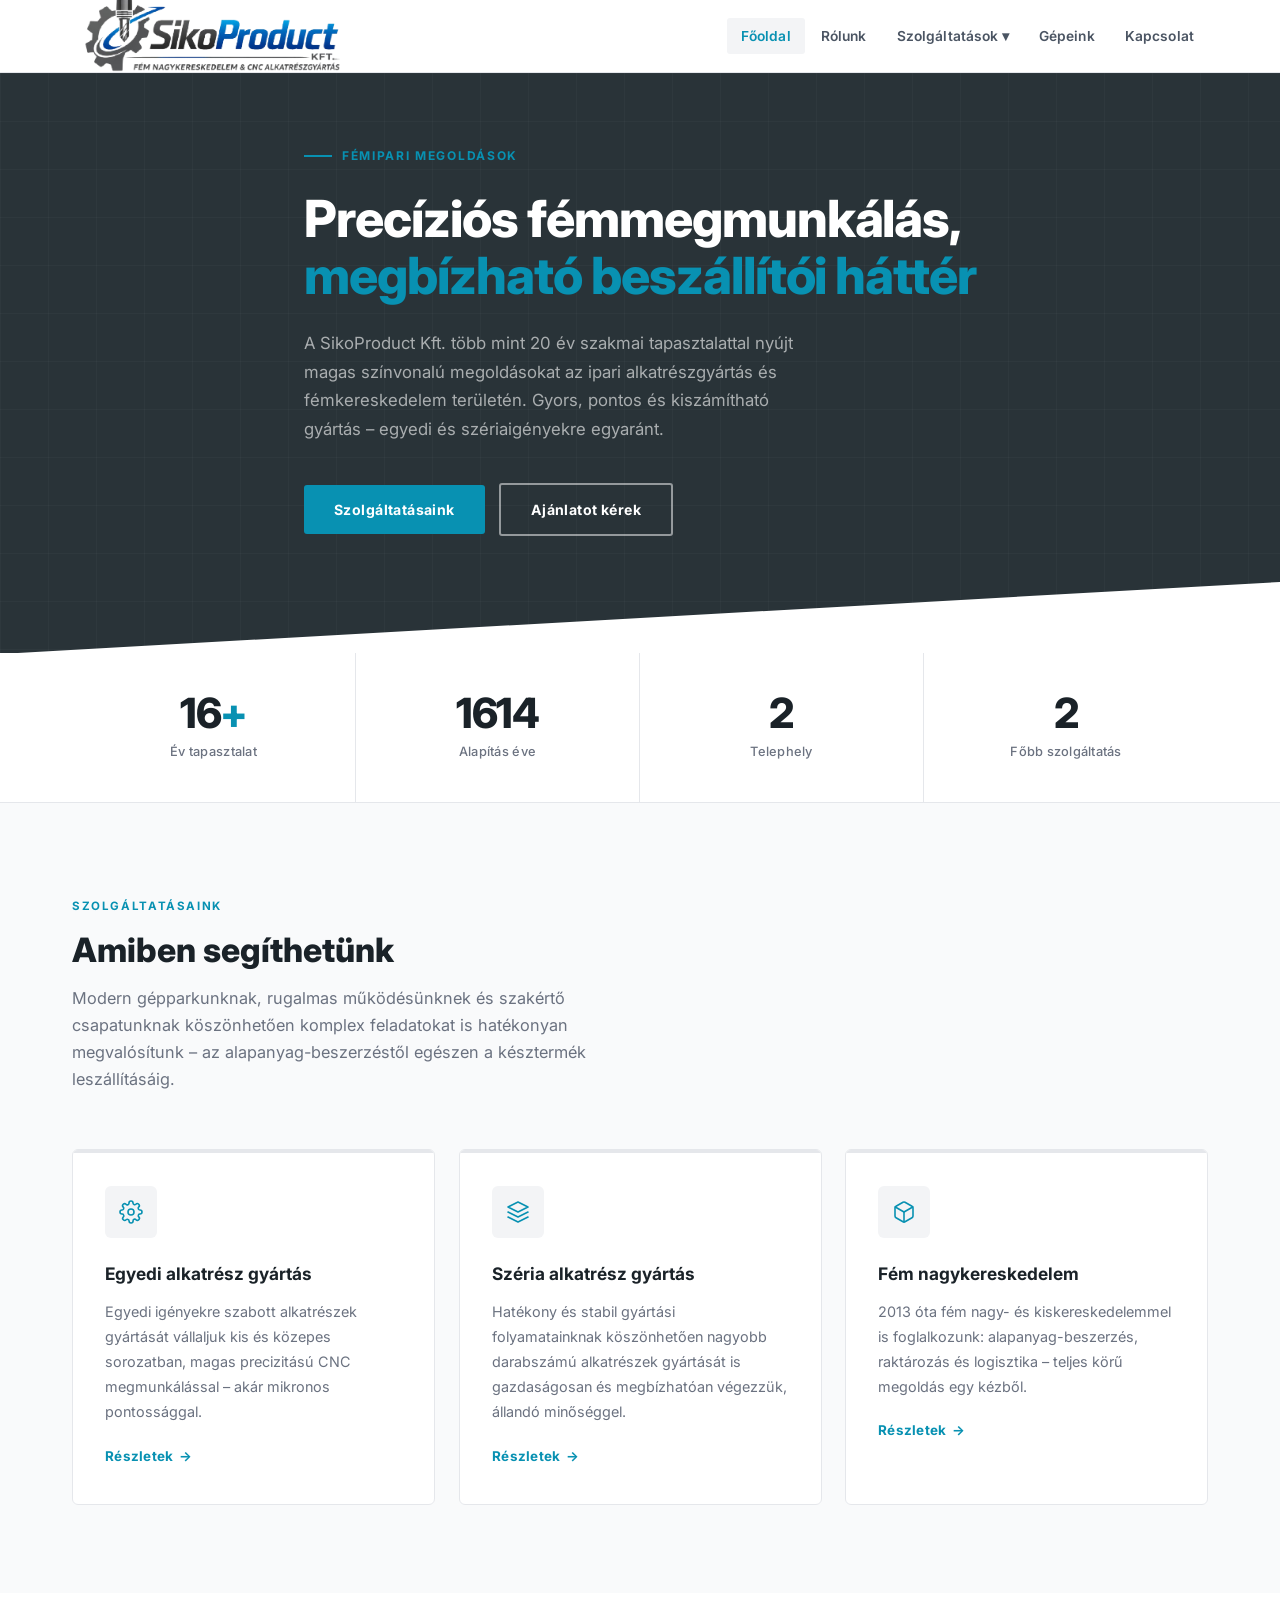
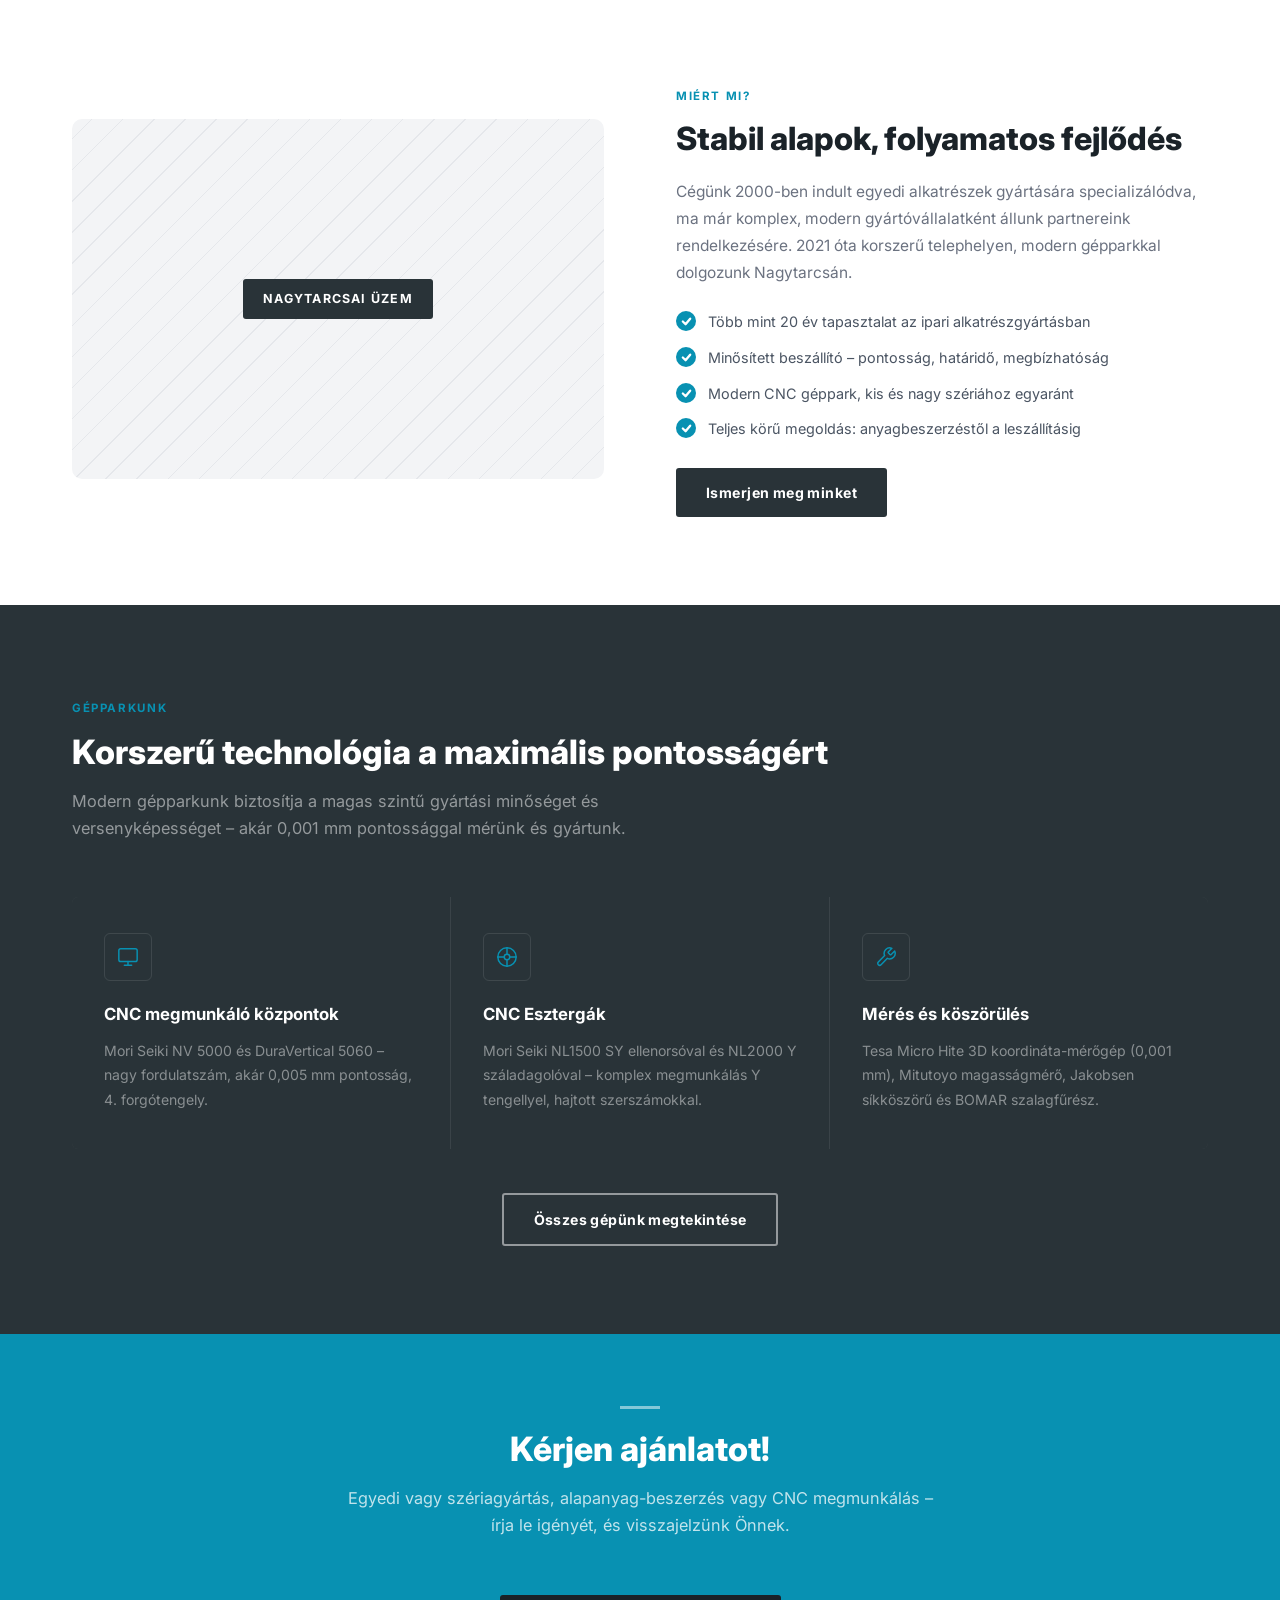
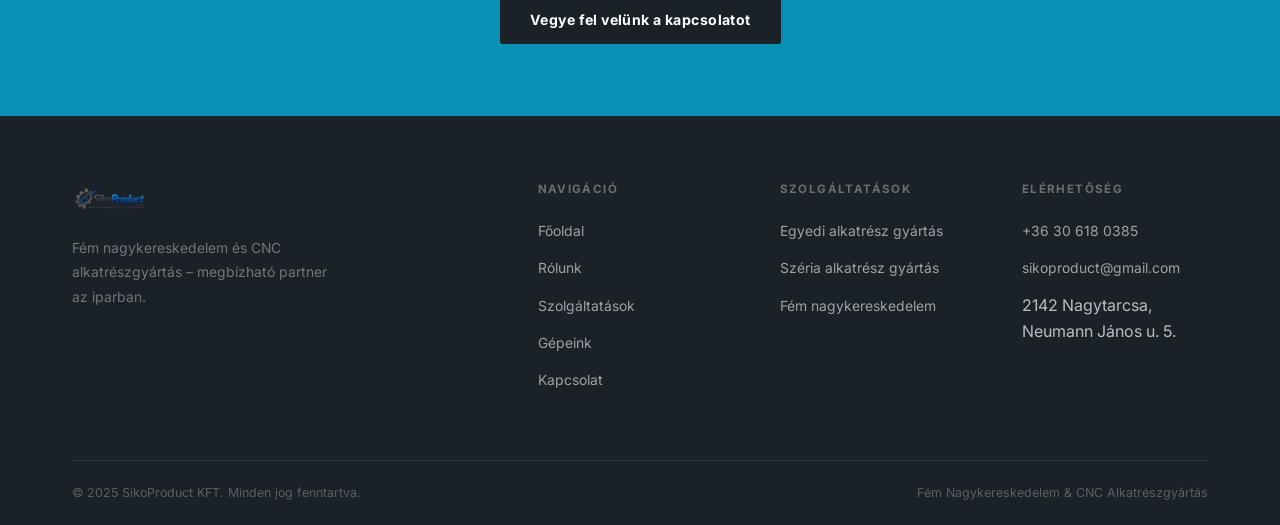
==== commit 1e1ad568: "content es képek elso verzio" ====
--- a/index.html
+++ b/index.html
@@ -13,7 +13,7 @@
     <div class="container">
       <nav class="navbar">
         <a href="index.html" class="navbar-logo">
-          <img src="images/logo-removebg-preview.png" alt="SikoProduct KFT. logó">
+          <img src="images/Sikoproduct_logo_1-removebg-preview.png" alt="SikoProduct KFT. logó">
         </a>
         <ul class="nav-links" id="navLinks">
           <li class="active"><a href="index.html">Főoldal</a></li>
@@ -21,9 +21,9 @@
           <li>
             <a href="szolgaltatasok.html">Szolgáltatások ▾</a>
             <ul class="dropdown-menu">
-              <li><a href="szolgaltatas-1.html">Szolgáltatás 1</a></li>
-              <li><a href="szolgaltatas-2.html">Szolgáltatás 2</a></li>
-              <li><a href="szolgaltatas-3.html">Szolgáltatás 3</a></li>
+              <li><a href="szolgaltatas-1.html">Egyedi alkatrész gyártás</a></li>
+              <li><a href="szolgaltatas-2.html">Széria alkatrész gyártás</a></li>
+              <li><a href="szolgaltatas-3.html">Fém nagykereskedelem</a></li>
             </ul>
           </li>
           <li><a href="gepeink.html">Gépeink</a></li>
@@ -41,8 +41,8 @@
     <div class="container">
       <div class="hero-content">
         <span class="hero-eyebrow anim anim-fade">Fémipari megoldások</span>
-        <h1 class="anim anim-fade" style="--d:0.12s">Precíziós alkatrészek,<br><em>határidőre szállítva</em></h1>
-        <p class="anim anim-fade" style="--d:0.24s">Fém nagykereskedelem és CNC alkatrészgyártás egy kézből. Évtizedes tapasztalattal, modern gépekkel, kiszámítható minőséggel.</p>
+        <h1 class="anim anim-fade" style="--d:0.12s">Precíziós fémmegmunkálás,<br><em>megbízható beszállítói háttér</em></h1>
+        <p class="anim anim-fade" style="--d:0.24s">A SikoProduct Kft. több mint 20 év szakmai tapasztalattal nyújt magas színvonalú megoldásokat az ipari alkatrészgyártás és fémkereskedelem területén. Gyors, pontos és kiszámítható gyártás – egyedi és szériaigényekre egyaránt.</p>
         <div class="hero-actions anim anim-fade" style="--d:0.36s">
           <a href="szolgaltatasok.html" class="btn btn-primary">Szolgáltatásaink</a>
           <a href="kapcsolat.html" class="btn btn-outline">Ajánlatot kérek</a>
@@ -56,16 +56,16 @@
     <div class="container">
       <div class="stats-grid" data-stagger="0.1">
         <div class="stat-item anim anim-fade">
-          <div class="num">15<span>+</span></div>
+          <div class="num">20<span>+</span></div>
           <div class="label">Év tapasztalat</div>
         </div>
         <div class="stat-item anim anim-fade">
-          <div class="num">500<span>+</span></div>
-          <div class="label">Befejezett projekt</div>
-        </div>
-        <div class="stat-item anim anim-fade">
-          <div class="num">120<span>+</span></div>
-          <div class="label">Elégedett ügyfél</div>
+          <div class="num">2000</div>
+          <div class="label">Alapítás éve</div>
+        </div>
+        <div class="stat-item anim anim-fade">
+          <div class="num">2</div>
+          <div class="label">Telephely</div>
         </div>
         <div class="stat-item anim anim-fade">
           <div class="num">3</div>
@@ -80,7 +80,7 @@
     <div class="container">
       <span class="section-label anim anim-fade">Szolgáltatásaink</span>
       <h2 class="section-title anim anim-fade" style="--d:0.08s">Amiben segíthetünk</h2>
-      <p class="section-subtitle anim anim-fade" style="--d:0.16s">Komplexen kezeljük az igényeket – a nyersanyag-beszerzéstől a kész, precíziós alkatrész leszállításáig.</p>
+      <p class="section-subtitle anim anim-fade" style="--d:0.16s">Modern gépparkunknak, rugalmas működésünknek és szakértő csapatunknak köszönhetően komplex feladatokat is hatékonyan megvalósítunk – az alapanyag-beszerzéstől egészen a késztermék leszállításáig.</p>
 
       <div class="cards-grid" data-stagger="0.12">
         <div class="card anim anim-fade">
@@ -91,8 +91,8 @@
               <path d="M19.4 15a1.65 1.65 0 0 0 .33 1.82l.06.06a2 2 0 0 1-2.83 2.83l-.06-.06a1.65 1.65 0 0 0-1.82-.33 1.65 1.65 0 0 0-1 1.51V21a2 2 0 0 1-4 0v-.09A1.65 1.65 0 0 0 9 19.4a1.65 1.65 0 0 0-1.82.33l-.06.06a2 2 0 0 1-2.83-2.83l.06-.06A1.65 1.65 0 0 0 4.68 15a1.65 1.65 0 0 0-1.51-1H3a2 2 0 0 1 0-4h.09A1.65 1.65 0 0 0 4.6 9a1.65 1.65 0 0 0-.33-1.82l-.06-.06a2 2 0 0 1 2.83-2.83l.06.06A1.65 1.65 0 0 0 9 4.68a1.65 1.65 0 0 0 1-1.51V3a2 2 0 0 1 4 0v.09a1.65 1.65 0 0 0 1 1.51 1.65 1.65 0 0 0 1.82-.33l.06-.06a2 2 0 0 1 2.83 2.83l-.06.06A1.65 1.65 0 0 0 19.4 9a1.65 1.65 0 0 0 1.51 1H21a2 2 0 0 1 0 4h-.09a1.65 1.65 0 0 0-1.51 1z"/>
             </svg>
           </div>
-          <h3>Szolgáltatás 1</h3>
-          <p>Rövid leírás a szolgáltatásról – mi az, milyen iparágaknak szól, mit kap az ügyfél.</p>
+          <h3>Egyedi alkatrész gyártás</h3>
+          <p>Egyedi igényekre szabott alkatrészek gyártását vállaljuk kis és közepes sorozatban, magas precizitású CNC megmunkálással – akár mikronos pontossággal.</p>
           <a href="szolgaltatas-1.html" class="card-link">Részletek</a>
         </div>
         <div class="card anim anim-fade">
@@ -104,8 +104,8 @@
               <path d="M2 12l10 5 10-5"/>
             </svg>
           </div>
-          <h3>Szolgáltatás 2</h3>
-          <p>Rövid leírás a szolgáltatásról – mi az, milyen iparágaknak szól, mit kap az ügyfél.</p>
+          <h3>Széria alkatrész gyártás</h3>
+          <p>Hatékony és stabil gyártási folyamatainknak köszönhetően nagyobb darabszámú alkatrészek gyártását is gazdaságosan és megbízhatóan végezzük, állandó minőséggel.</p>
           <a href="szolgaltatas-2.html" class="card-link">Részletek</a>
         </div>
         <div class="card anim anim-fade">
@@ -117,8 +117,8 @@
               <line x1="12" y1="22.08" x2="12" y2="12"/>
             </svg>
           </div>
-          <h3>Szolgáltatás 3</h3>
-          <p>Rövid leírás a szolgáltatásról – mi az, milyen iparágaknak szól, mit kap az ügyfél.</p>
+          <h3>Fém nagykereskedelem</h3>
+          <p>2013 óta fém nagy- és kiskereskedelemmel is foglalkozunk: alapanyag-beszerzés, raktározás és logisztika – teljes körű megoldás egy kézből.</p>
           <a href="szolgaltatas-3.html" class="card-link">Részletek</a>
         </div>
       </div>
@@ -131,24 +131,24 @@
       <div class="about-strip">
         <div class="about-img anim anim-fade-left">
           <div class="about-img-inner"></div>
-          <span class="about-img-label">Fotó hamarosan</span>
+          <span class="about-img-label">Nagytarcsai üzem</span>
         </div>
         <div class="text-block">
           <span class="section-label anim anim-fade-right">Miért mi?</span>
-          <h2 class="anim anim-fade-right" style="--d:0.08s">Megbízható partner az iparban</h2>
-          <p class="anim anim-fade-right" style="--d:0.16s">Rövid bevezető szöveg a cégről – miért érdemes velünk dolgozni, miben különbözünk, milyen értékeket képviselünk.</p>
+          <h2 class="anim anim-fade-right" style="--d:0.08s">Stabil alapok, folyamatos fejlődés</h2>
+          <p class="anim anim-fade-right" style="--d:0.16s">Cégünk 2000-ben indult egyedi alkatrészek gyártására specializálódva, ma már komplex, modern gyártóvállalatként állunk partnereink rendelkezésére. 2021 óta korszerű telephelyen, modern gépparkkal dolgozunk Nagytarcsán.</p>
           <ul class="check-list" data-stagger="0.08">
             <li class="anim anim-fade-right">
               <span class="check-icon">
                 <svg viewBox="0 0 12 12"><polyline points="2,6 5,9 10,3"/></svg>
               </span>
-              Gyors átfutási idő és rugalmas gyártás
-            </li>
-            <li class="anim anim-fade-right">
-              <span class="check-icon">
-                <svg viewBox="0 0 12 12"><polyline points="2,6 5,9 10,3"/></svg>
-              </span>
-              Minőségellenőrzött alkatrészek, dokumentációval
+              Több mint 20 év tapasztalat az ipari alkatrészgyártásban
+            </li>
+            <li class="anim anim-fade-right">
+              <span class="check-icon">
+                <svg viewBox="0 0 12 12"><polyline points="2,6 5,9 10,3"/></svg>
+              </span>
+              Minősített beszállító – pontosság, határidő, megbízhatóság
             </li>
             <li class="anim anim-fade-right">
               <span class="check-icon">
@@ -160,7 +160,7 @@
               <span class="check-icon">
                 <svg viewBox="0 0 12 12"><polyline points="2,6 5,9 10,3"/></svg>
               </span>
-              Közvetlen kommunikáció, személyes ügyintézés
+              Teljes körű megoldás: anyagbeszerzéstől a leszállításig
             </li>
           </ul>
           <br>
@@ -174,8 +174,8 @@
   <section class="section section-dark">
     <div class="container">
       <span class="section-label anim anim-flip anim-slow">Gépparkunk</span>
-      <h2 class="section-title anim anim-flip anim-slow" style="--d:0.08s">Modern berendezések</h2>
-      <p class="section-subtitle anim anim-flip anim-slow" style="--d:0.16s">A legösszetettebb geometriákat is megvalósítjuk – korszerű, precíziós gépekkel.</p>
+      <h2 class="section-title anim anim-flip anim-slow" style="--d:0.08s">Korszerű technológia a maximális pontosságért</h2>
+      <p class="section-subtitle anim anim-flip anim-slow" style="--d:0.16s">Modern gépparkunk biztosítja a magas szintű gyártási minőséget és versenyképességet – akár 0,001 mm pontossággal mérünk és gyártunk.</p>
 
       <div class="dark-cards-grid" data-stagger="0.15">
         <div class="dark-card anim anim-flip anim-slow">
@@ -187,8 +187,8 @@
               <line x1="12" y1="17" x2="12" y2="21"/>
             </svg>
           </div>
-          <h3>CNC Marógépek</h3>
-          <p>Háromtengelyes és többtengelyes marás, komplex geometriák, nagy pontossággal.</p>
+          <h3>CNC megmunkáló központok</h3>
+          <p>Mori Seiki NV 5000 és DuraVertical 5060 – nagy fordulatszám, akár 0,005 mm pontosság, 4. forgótengely.</p>
         </div>
         <div class="dark-card anim anim-flip anim-slow">
           <div class="dark-card-icon">
@@ -203,7 +203,7 @@
             </svg>
           </div>
           <h3>CNC Esztergák</h3>
-          <p>Precíziós forgácsolás, szimmetrikus alkatrészek, rövid és hosszú szériák gyártása.</p>
+          <p>Mori Seiki NL1500 SY ellenorsóval és NL2000 Y száladagolóval – komplex megmunkálás Y tengellyel, hajtott szerszámokkal.</p>
         </div>
         <div class="dark-card anim anim-flip anim-slow">
           <div class="dark-card-icon">
@@ -212,8 +212,8 @@
               <path d="M14.7 6.3a1 1 0 0 0 0 1.4l1.6 1.6a1 1 0 0 0 1.4 0l3.77-3.77a6 6 0 0 1-7.94 7.94l-6.91 6.91a2.12 2.12 0 0 1-3-3l6.91-6.91a6 6 0 0 1 7.94-7.94l-3.76 3.76z"/>
             </svg>
           </div>
-          <h3>Egyéb berendezések</h3>
-          <p>Szikraforgácsolás, mérőgép, felületcsiszoló és egyéb kiegészítő technológiák.</p>
+          <h3>Mérés és köszörülés</h3>
+          <p>Tesa Micro Hite 3D koordináta-mérőgép (0,001 mm), Mitutoyo magasságmérő, Jakobsen síkköszörű és BOMAR szalagfűrész.</p>
         </div>
       </div>
 
@@ -228,7 +228,7 @@
     <div class="container centered">
       <span class="accent-line anim anim-zoom" style="background:rgba(255,255,255,0.5);"></span>
       <h2 class="section-title anim anim-zoom" style="--d:0.08s">Kérjen ajánlatot!</h2>
-      <p class="section-subtitle anim anim-zoom" style="--d:0.16s">Írja le igényét, és 1 munkanapon belül visszajelzünk részletes árajánlattal.</p>
+      <p class="section-subtitle anim anim-zoom" style="--d:0.16s">Egyedi vagy szériagyártás, alapanyag-beszerzés vagy CNC megmunkálás – írja le igényét, és visszajelzünk Önnek.</p>
       <a href="kapcsolat.html" class="btn btn-dark anim anim-zoom" style="--d:0.24s">Vegye fel velünk a kapcsolatot</a>
     </div>
   </section>
@@ -238,7 +238,7 @@
     <div class="container">
       <div class="footer-grid">
         <div class="footer-brand">
-          <img src="images/logo-removebg-preview.png" alt="SikoProduct KFT.">
+          <img src="images/Sikoproduct_logo_1-removebg-preview.png" alt="SikoProduct KFT.">
           <p>Fém nagykereskedelem és CNC alkatrészgyártás – megbízható partner az iparban.</p>
         </div>
         <div class="footer-col">
@@ -254,16 +254,16 @@
         <div class="footer-col">
           <h4>Szolgáltatások</h4>
           <ul>
-            <li><a href="szolgaltatas-1.html">Szolgáltatás 1</a></li>
-            <li><a href="szolgaltatas-2.html">Szolgáltatás 2</a></li>
-            <li><a href="szolgaltatas-3.html">Szolgáltatás 3</a></li>
+            <li><a href="szolgaltatas-1.html">Egyedi alkatrész gyártás</a></li>
+            <li><a href="szolgaltatas-2.html">Széria alkatrész gyártás</a></li>
+            <li><a href="szolgaltatas-3.html">Fém nagykereskedelem</a></li>
           </ul>
         </div>
         <div class="footer-col">
           <h4>Elérhetőség</h4>
           <ul>
-            <li><a href="tel:+36304238864">+36 30 423 8864</a></li>
-            <li><a href="mailto:info@sikoproduct.hu">info@sikoproduct.hu</a></li>
+            <li><a href="tel:+36306180385">+36 30 618 0385</a></li>
+            <li><a href="mailto:sikoproduct@gmail.com">sikoproduct@gmail.com</a></li>
             <li>2142 Nagytarcsa,<br>Neumann János u. 5.</li>
           </ul>
         </div>
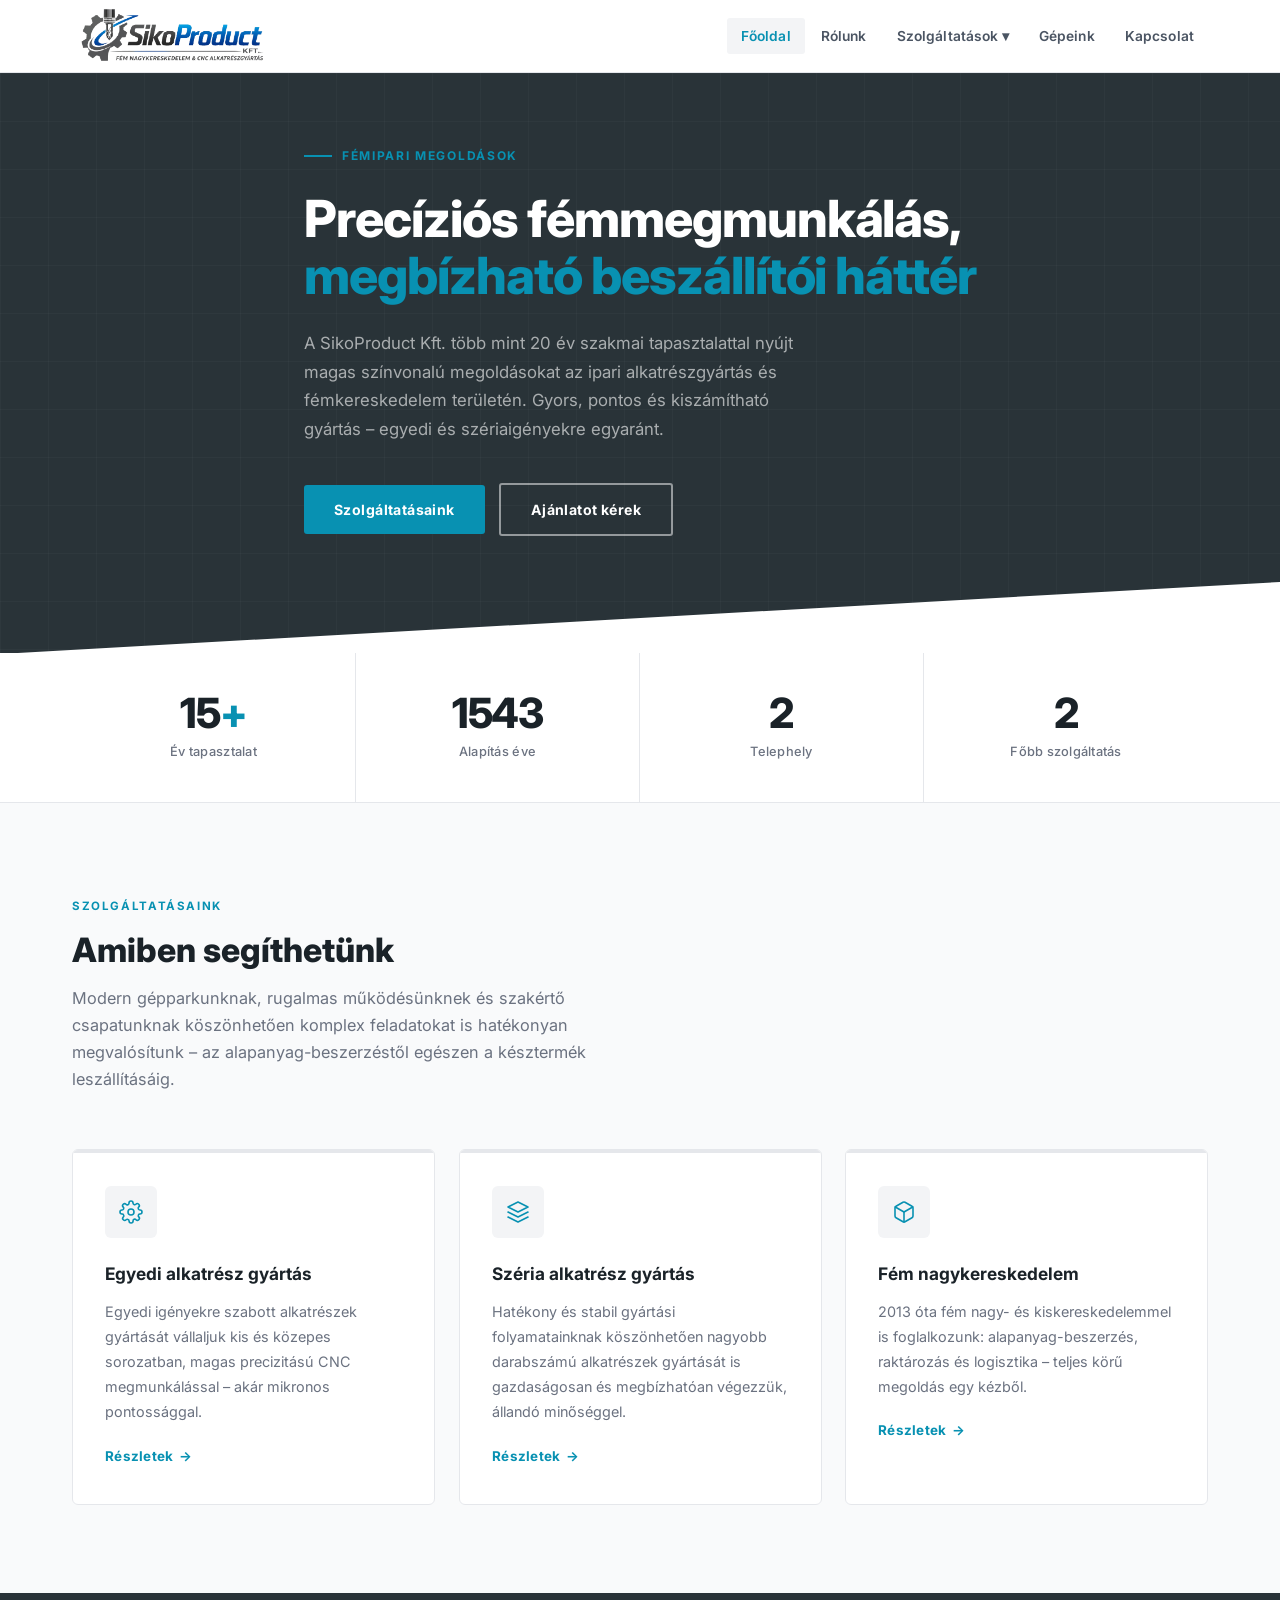
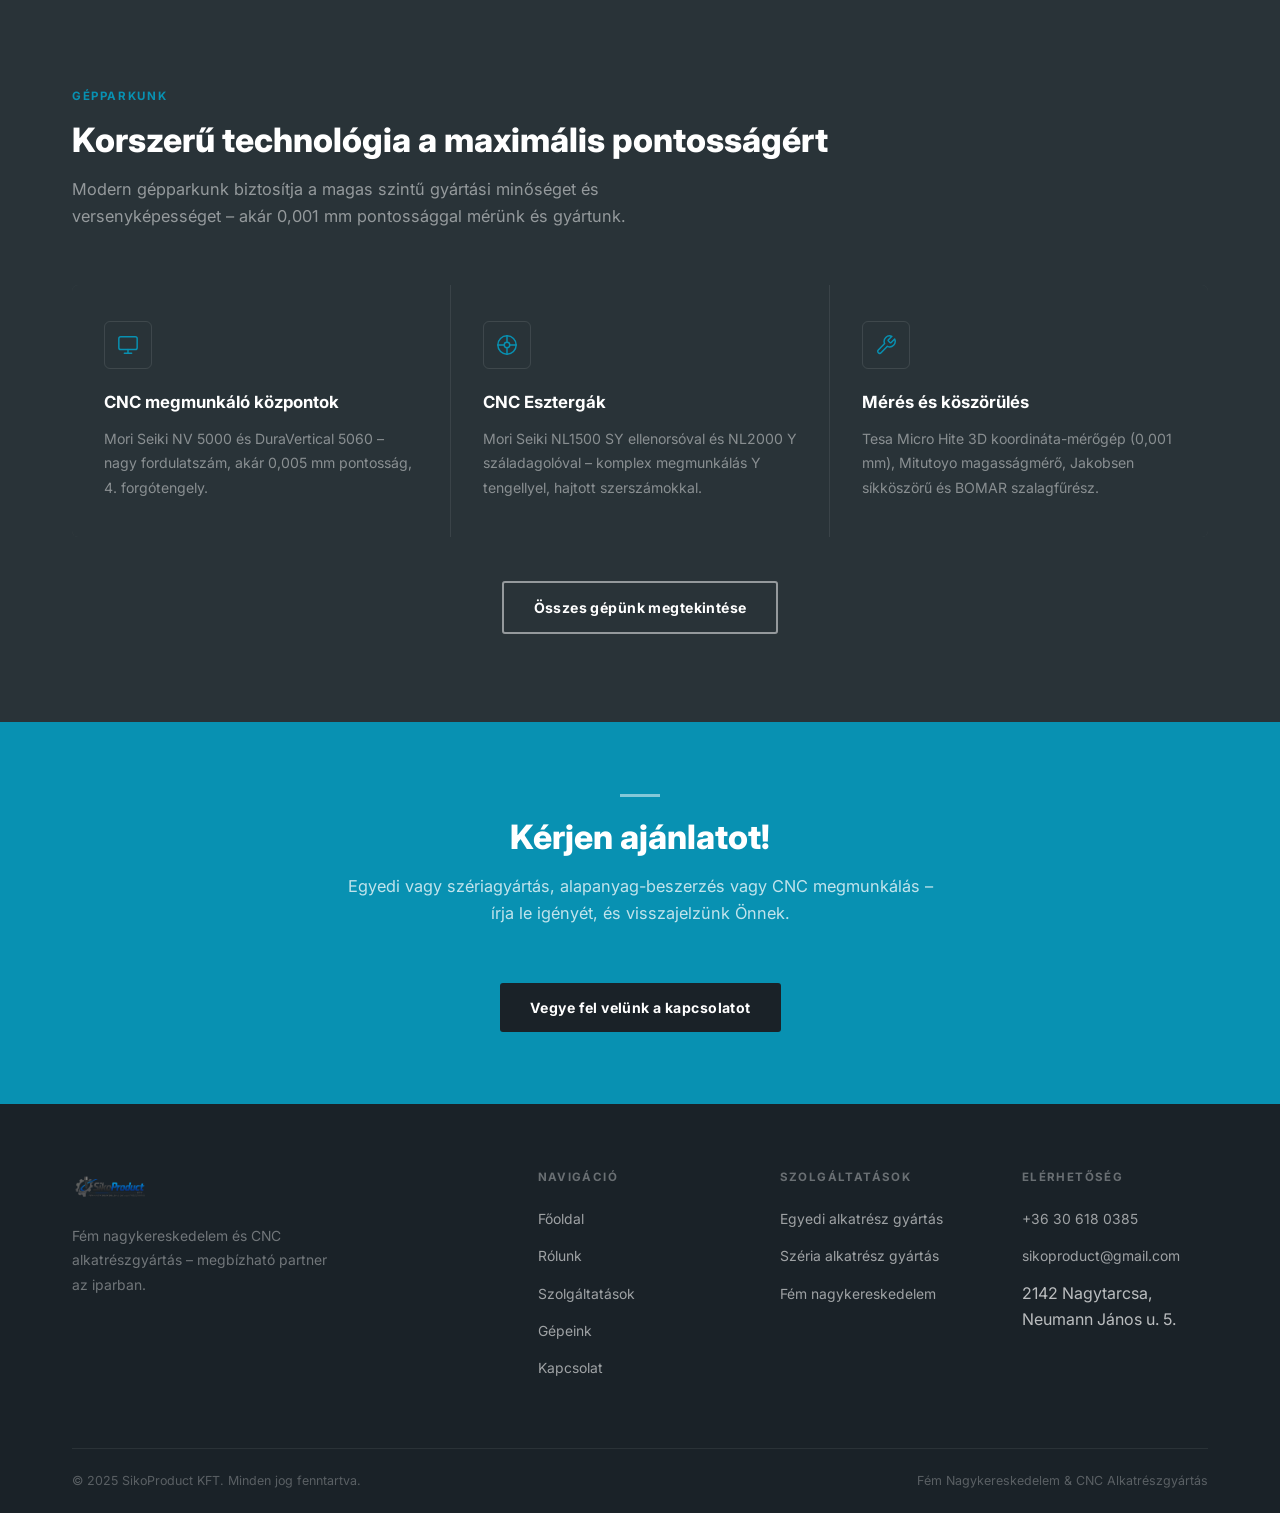
==== commit f5c84a16: "gepperk es autok korrekcio" ====
--- a/index.html
+++ b/index.html
@@ -125,51 +125,6 @@
     </div>
   </section>
 
-  <!-- ABOUT STRIP -->
-  <section class="section">
-    <div class="container">
-      <div class="about-strip">
-        <div class="about-img anim anim-fade-left">
-          <div class="about-img-inner"></div>
-          <span class="about-img-label">Nagytarcsai üzem</span>
-        </div>
-        <div class="text-block">
-          <span class="section-label anim anim-fade-right">Miért mi?</span>
-          <h2 class="anim anim-fade-right" style="--d:0.08s">Stabil alapok, folyamatos fejlődés</h2>
-          <p class="anim anim-fade-right" style="--d:0.16s">Cégünk 2000-ben indult egyedi alkatrészek gyártására specializálódva, ma már komplex, modern gyártóvállalatként állunk partnereink rendelkezésére. 2021 óta korszerű telephelyen, modern gépparkkal dolgozunk Nagytarcsán.</p>
-          <ul class="check-list" data-stagger="0.08">
-            <li class="anim anim-fade-right">
-              <span class="check-icon">
-                <svg viewBox="0 0 12 12"><polyline points="2,6 5,9 10,3"/></svg>
-              </span>
-              Több mint 20 év tapasztalat az ipari alkatrészgyártásban
-            </li>
-            <li class="anim anim-fade-right">
-              <span class="check-icon">
-                <svg viewBox="0 0 12 12"><polyline points="2,6 5,9 10,3"/></svg>
-              </span>
-              Minősített beszállító – pontosság, határidő, megbízhatóság
-            </li>
-            <li class="anim anim-fade-right">
-              <span class="check-icon">
-                <svg viewBox="0 0 12 12"><polyline points="2,6 5,9 10,3"/></svg>
-              </span>
-              Modern CNC géppark, kis és nagy szériához egyaránt
-            </li>
-            <li class="anim anim-fade-right">
-              <span class="check-icon">
-                <svg viewBox="0 0 12 12"><polyline points="2,6 5,9 10,3"/></svg>
-              </span>
-              Teljes körű megoldás: anyagbeszerzéstől a leszállításig
-            </li>
-          </ul>
-          <br>
-          <a href="rolunk.html" class="btn btn-dark anim anim-fade" style="--d:0.1s">Ismerjen meg minket</a>
-        </div>
-      </div>
-    </div>
-  </section>
-
   <!-- MACHINES TEASER -->
   <section class="section section-dark">
     <div class="container">
--- a/css/style.css
+++ b/css/style.css
@@ -37,15 +37,31 @@
   backface-visibility: hidden;
 }
 
-.anim-fade       { transform: translateY(30px); }
-.anim-fade-left  { transform: translateX(-44px); }
-.anim-fade-right { transform: translateX(44px); }
-.anim-zoom       { transform: scale(0.88); }
-.anim-rotate     { transform: rotate(-8deg) scale(0.9); }
+.anim-fade {
+  transform: translateY(30px);
+}
+
+.anim-fade-left {
+  transform: translateX(-44px);
+}
+
+.anim-fade-right {
+  transform: translateX(44px);
+}
+
+.anim-zoom {
+  transform: scale(0.88);
+}
+
+.anim-rotate {
+  transform: rotate(-8deg) scale(0.9);
+}
+
 .anim-flip {
   transform: perspective(900px) rotateY(-75deg);
   transform-origin: center;
 }
+
 .anim-flip-x {
   transform: perspective(900px) rotateX(60deg);
   transform-origin: top center;
@@ -253,7 +269,7 @@
 }
 
 .navbar-logo img {
-  height: 140px;
+  height: 100px;
   width: auto;
 }
 
@@ -840,31 +856,63 @@
 /* ---------- MACHINES GRID ---------- */
 .machines-grid {
   display: grid;
-  grid-template-columns: repeat(auto-fit, minmax(300px, 1fr));
-  gap: 24px;
+  grid-template-columns: repeat(auto-fit, minmax(440px, 1fr));
+  gap: 28px;
+  align-items: stretch;
 }
 
 .machine-card {
+  display: flex;
+  flex-direction: row;
   border-radius: var(--radius-md);
   overflow: hidden;
   border: 1px solid var(--grey-200);
   transition: var(--transition);
   background: var(--white);
+  box-shadow: 0 6px 20px rgba(26, 58, 107, 0.12);
 }
 
 .machine-card:hover {
-  box-shadow: var(--shadow-lg);
+  box-shadow: 0 10px 28px rgba(26, 58, 107, 0.22);
   transform: translateY(-3px);
 }
 
 .machine-img {
-  height: 180px;
-  background: var(--grey-100);
+  flex: 0 0 220px;
+  width: 220px;
+  min-height: 180px;
+  align-self: stretch;
+  background: var(--white);
   display: flex;
   align-items: center;
   justify-content: center;
   position: relative;
   overflow: hidden;
+}
+
+.machine-img img {
+  max-width: 100%;
+  max-height: 100%;
+  width: auto;
+  height: auto;
+  display: block;
+  padding: 18px;
+  box-sizing: border-box;
+}
+
+.machine-img--icon {
+  background: var(--grey-50);
+}
+
+@media (max-width: 600px) {
+  .machine-card {
+    flex-direction: column;
+  }
+  .machine-img {
+    flex: 0 0 auto;
+    width: 100%;
+    height: 220px;
+  }
 }
 
 .machine-img-inner {
@@ -1278,6 +1326,7 @@
 
   .dropdown-menu {
     position: static;
+    display: none;
     opacity: 1;
     visibility: visible;
     transform: none;
@@ -1290,6 +1339,10 @@
     border-radius: 0;
   }
 
+  .nav-links>li.open>.dropdown-menu {
+    display: block;
+  }
+
   .hero-content h1 {
     font-size: 2.1rem;
   }
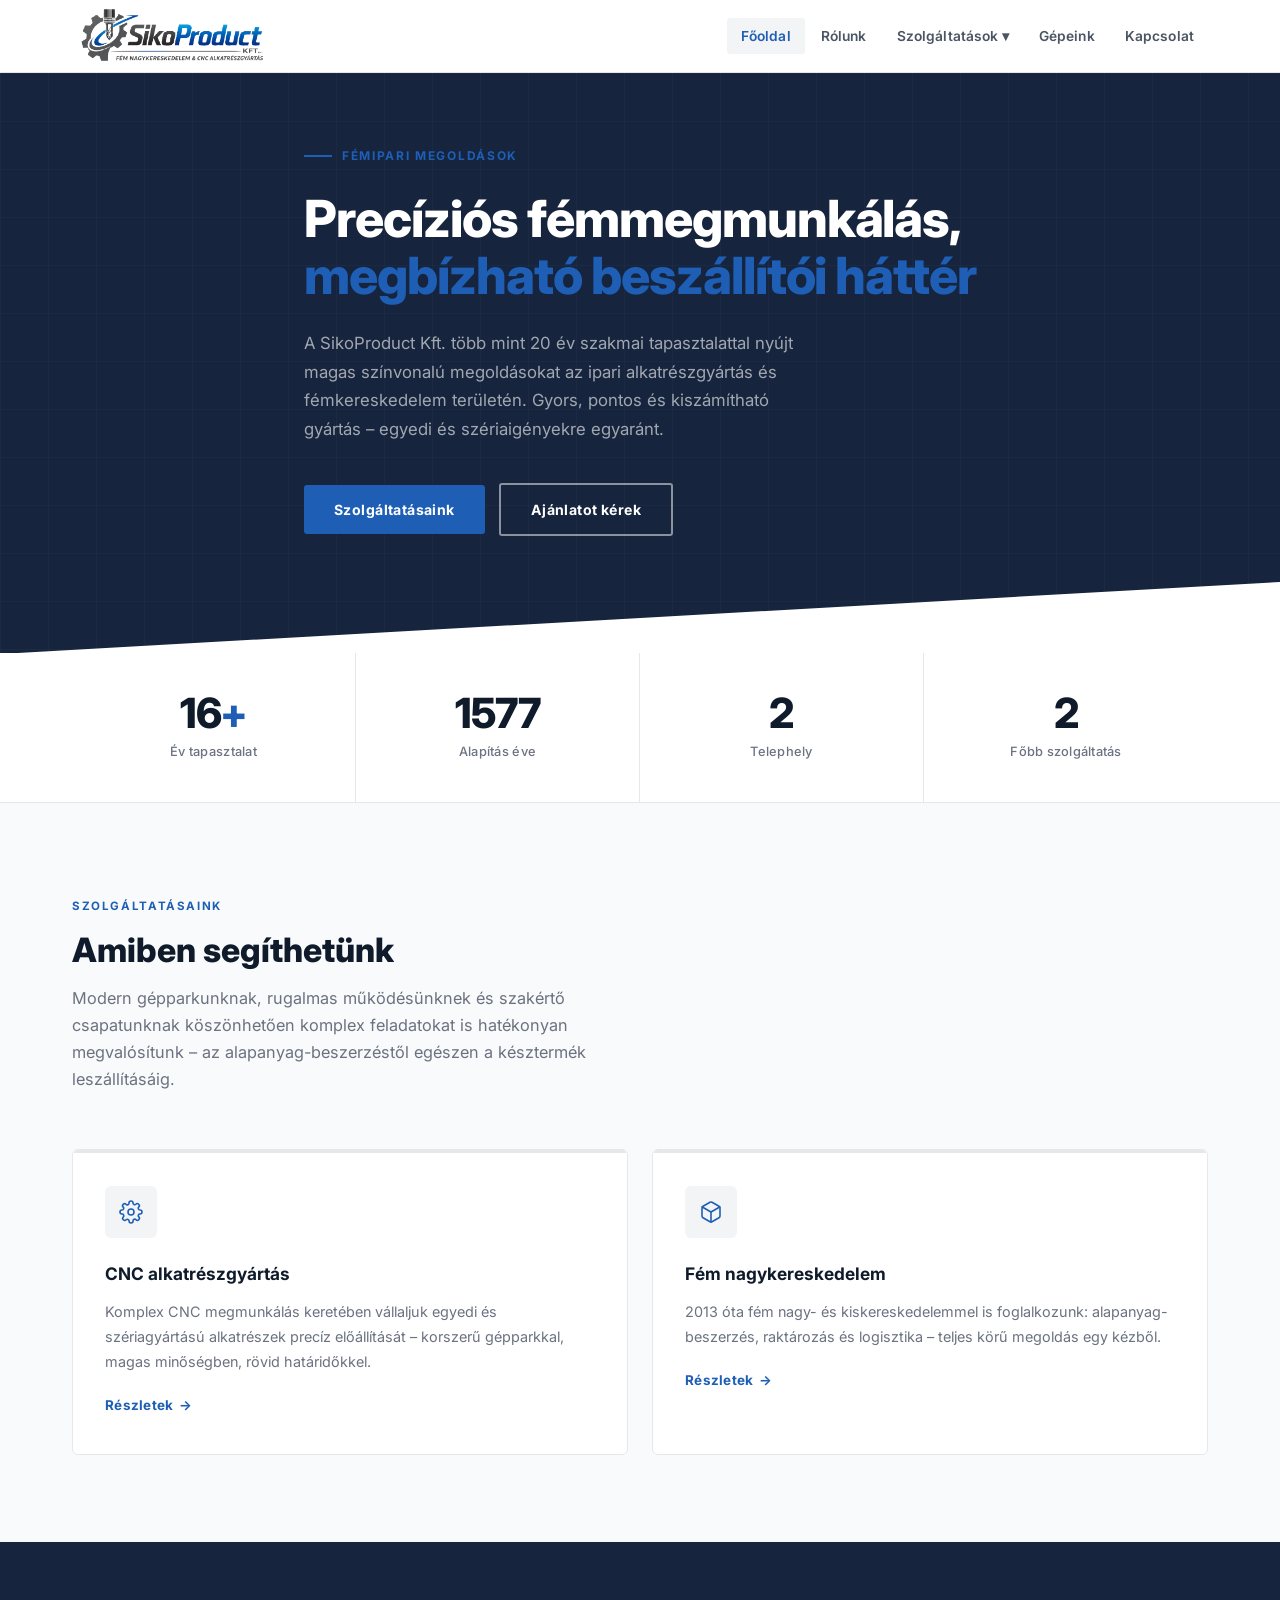
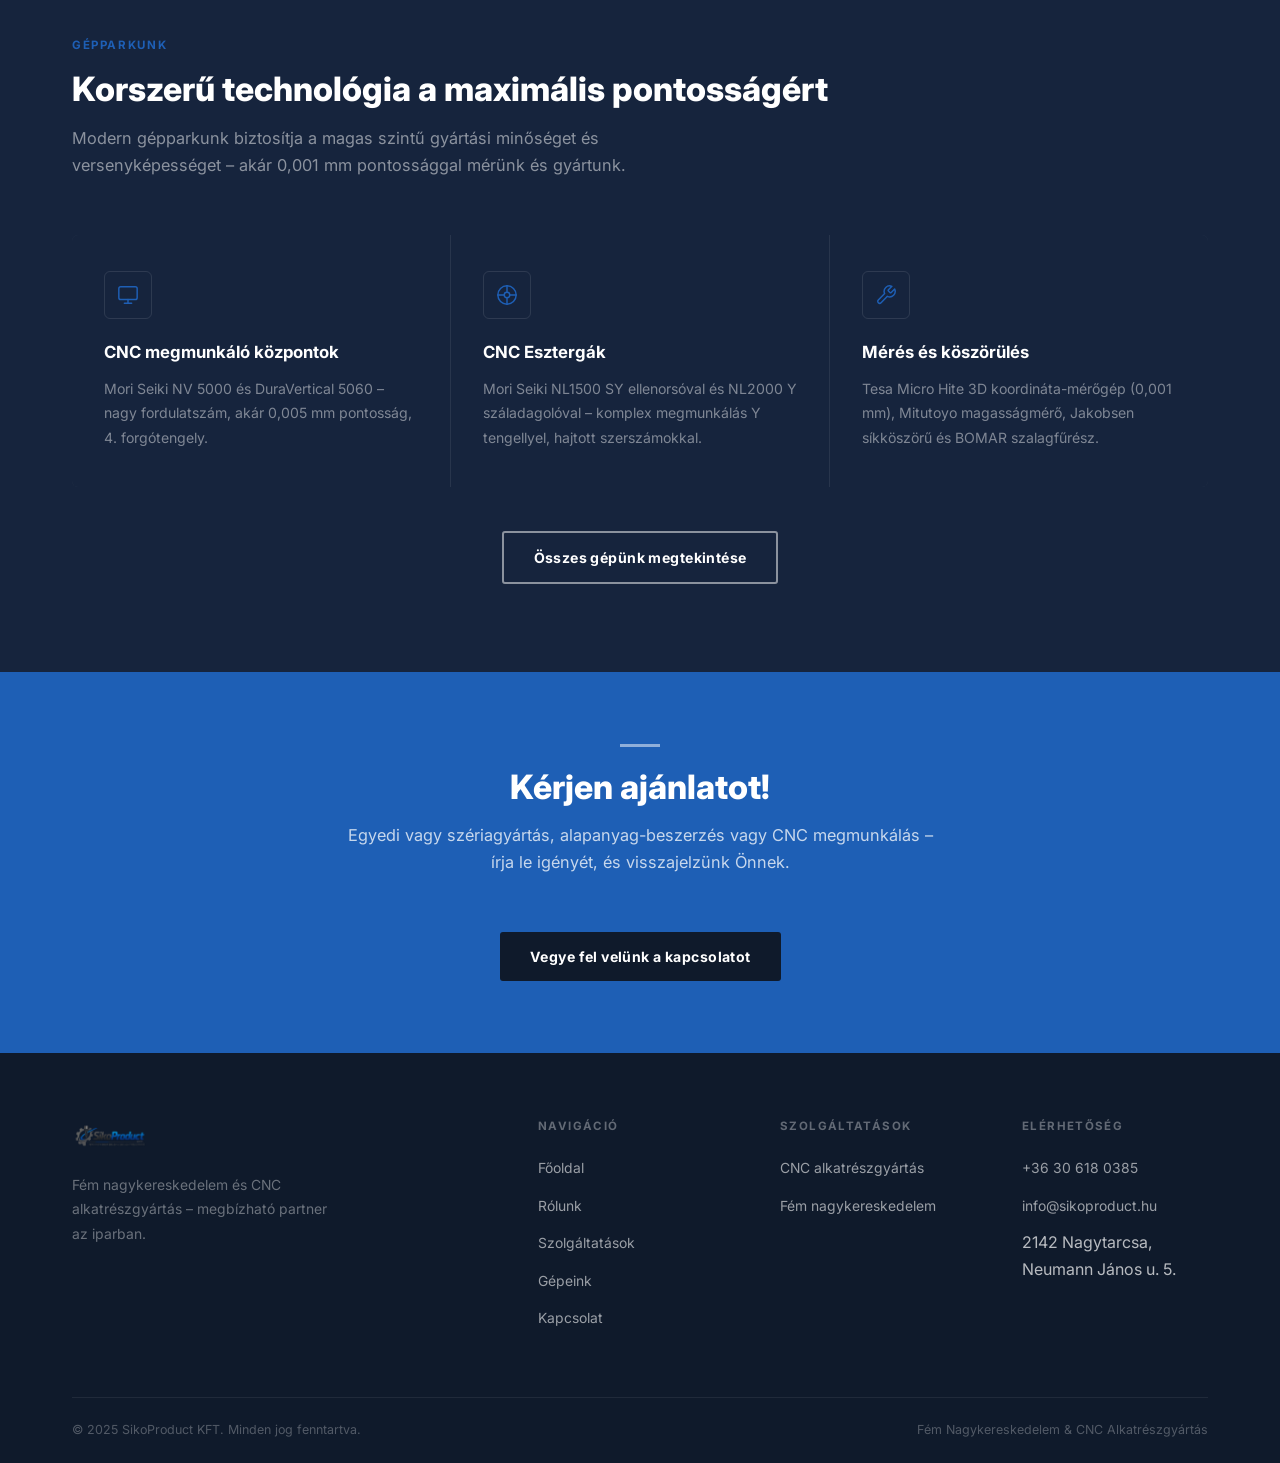
==== commit 44b52cb5: "sjsjsj" ====
--- a/index.html
+++ b/index.html
@@ -21,8 +21,7 @@
           <li>
             <a href="szolgaltatasok.html">Szolgáltatások ▾</a>
             <ul class="dropdown-menu">
-              <li><a href="szolgaltatas-1.html">Egyedi alkatrész gyártás</a></li>
-              <li><a href="szolgaltatas-2.html">Széria alkatrész gyártás</a></li>
+              <li><a href="szolgaltatas-1.html">CNC alkatrészgyártás</a></li>
               <li><a href="szolgaltatas-3.html">Fém nagykereskedelem</a></li>
             </ul>
           </li>
@@ -68,7 +67,7 @@
           <div class="label">Telephely</div>
         </div>
         <div class="stat-item anim anim-fade">
-          <div class="num">3</div>
+          <div class="num">2</div>
           <div class="label">Főbb szolgáltatás</div>
         </div>
       </div>
@@ -91,22 +90,9 @@
               <path d="M19.4 15a1.65 1.65 0 0 0 .33 1.82l.06.06a2 2 0 0 1-2.83 2.83l-.06-.06a1.65 1.65 0 0 0-1.82-.33 1.65 1.65 0 0 0-1 1.51V21a2 2 0 0 1-4 0v-.09A1.65 1.65 0 0 0 9 19.4a1.65 1.65 0 0 0-1.82.33l-.06.06a2 2 0 0 1-2.83-2.83l.06-.06A1.65 1.65 0 0 0 4.68 15a1.65 1.65 0 0 0-1.51-1H3a2 2 0 0 1 0-4h.09A1.65 1.65 0 0 0 4.6 9a1.65 1.65 0 0 0-.33-1.82l-.06-.06a2 2 0 0 1 2.83-2.83l.06.06A1.65 1.65 0 0 0 9 4.68a1.65 1.65 0 0 0 1-1.51V3a2 2 0 0 1 4 0v.09a1.65 1.65 0 0 0 1 1.51 1.65 1.65 0 0 0 1.82-.33l.06-.06a2 2 0 0 1 2.83 2.83l-.06.06A1.65 1.65 0 0 0 19.4 9a1.65 1.65 0 0 0 1.51 1H21a2 2 0 0 1 0 4h-.09a1.65 1.65 0 0 0-1.51 1z"/>
             </svg>
           </div>
-          <h3>Egyedi alkatrész gyártás</h3>
-          <p>Egyedi igényekre szabott alkatrészek gyártását vállaljuk kis és közepes sorozatban, magas precizitású CNC megmunkálással – akár mikronos pontossággal.</p>
+          <h3>CNC alkatrészgyártás</h3>
+          <p>Komplex CNC megmunkálás keretében vállaljuk egyedi és szériagyártású alkatrészek precíz előállítását – korszerű gépparkkal, magas minőségben, rövid határidőkkel.</p>
           <a href="szolgaltatas-1.html" class="card-link">Részletek</a>
-        </div>
-        <div class="card anim anim-fade">
-          <div class="card-icon">
-            <!-- Layers / metal sheets -->
-            <svg viewBox="0 0 24 24" fill="none" stroke="currentColor" stroke-width="1.6" stroke-linecap="round" stroke-linejoin="round">
-              <path d="M12 2L2 7l10 5 10-5-10-5z"/>
-              <path d="M2 17l10 5 10-5"/>
-              <path d="M2 12l10 5 10-5"/>
-            </svg>
-          </div>
-          <h3>Széria alkatrész gyártás</h3>
-          <p>Hatékony és stabil gyártási folyamatainknak köszönhetően nagyobb darabszámú alkatrészek gyártását is gazdaságosan és megbízhatóan végezzük, állandó minőséggel.</p>
-          <a href="szolgaltatas-2.html" class="card-link">Részletek</a>
         </div>
         <div class="card anim anim-fade">
           <div class="card-icon">
@@ -209,8 +195,7 @@
         <div class="footer-col">
           <h4>Szolgáltatások</h4>
           <ul>
-            <li><a href="szolgaltatas-1.html">Egyedi alkatrész gyártás</a></li>
-            <li><a href="szolgaltatas-2.html">Széria alkatrész gyártás</a></li>
+            <li><a href="szolgaltatas-1.html">CNC alkatrészgyártás</a></li>
             <li><a href="szolgaltatas-3.html">Fém nagykereskedelem</a></li>
           </ul>
         </div>
@@ -218,7 +203,7 @@
           <h4>Elérhetőség</h4>
           <ul>
             <li><a href="tel:+36306180385">+36 30 618 0385</a></li>
-            <li><a href="mailto:sikoproduct@gmail.com">sikoproduct@gmail.com</a></li>
+            <li><a href="mailto:info@sikoproduct.hu">info@sikoproduct.hu</a></li>
             <li>2142 Nagytarcsa,<br>Neumann János u. 5.</li>
           </ul>
         </div>
--- a/css/style.css
+++ b/css/style.css
@@ -5,9 +5,9 @@
 @import url('https://fonts.googleapis.com/css2?family=Inter:wght@300;400;500;600;700;800&display=swap');
 
 :root {
-  --black: #1a2228;
-  --charcoal: #293338;
-  --grey-800: #2d3040;
+  --black: #0f1a2b;
+  --charcoal: #16243d;
+  --grey-800: #1e2c45;
   --grey-600: #4b5563;
   --grey-500: #6b7280;
   --grey-300: #d1d5db;
@@ -15,15 +15,39 @@
   --grey-100: #f3f4f6;
   --grey-50: #f9fafb;
   --white: #ffffff;
-  --accent: #0891b2;
-  --accent-light: #06b6d4;
+  --accent: #1e5fb5;
+  --accent-light: #3b82f6;
+  --accent-dark: #143f80;
   --radius: 3px;
   --radius-md: 6px;
   --radius-lg: 10px;
   --transition: 0.2s ease;
-  --shadow-sm: 0 1px 4px rgba(0, 0, 0, 0.08);
-  --shadow: 0 2px 16px rgba(0, 0, 0, 0.10);
-  --shadow-lg: 0 8px 40px rgba(0, 0, 0, 0.14);
+  --shadow-sm: 0 1px 4px rgba(15, 26, 43, 0.08);
+  --shadow: 0 2px 16px rgba(15, 26, 43, 0.10);
+  --shadow-lg: 0 8px 40px rgba(15, 26, 43, 0.16);
+}
+
+/* ---------- Page entrance ---------- */
+@keyframes pageEnter {
+  from {
+    opacity: 0;
+    transform: translateY(10px);
+  }
+
+  to {
+    opacity: 1;
+    transform: none;
+  }
+}
+
+body {
+  animation: pageEnter 0.7s cubic-bezier(0.2, 0.8, 0.2, 1) both;
+}
+
+@media (prefers-reduced-motion: reduce) {
+  body {
+    animation: none;
+  }
 }
 
 /* ---------- Scroll-reveal animations ---------- */
@@ -97,6 +121,7 @@
   scroll-behavior: smooth;
   font-size: 16px;
   overflow-y: scroll;
+  overflow-x: hidden;
   scroll-padding-top: 72px;
 }
 
@@ -106,6 +131,20 @@
   background: var(--white);
   line-height: 1.65;
   -webkit-font-smoothing: antialiased;
+  overflow-x: hidden;
+  width: 100%;
+}
+
+*,
+*::before,
+*::after {
+  box-sizing: border-box;
+}
+
+img,
+svg,
+video {
+  max-width: 100%;
 }
 
 img {
@@ -249,6 +288,83 @@
 .btn-outline-dark:hover {
   border-color: var(--grey-800);
   background: var(--grey-50);
+}
+
+/* ---------- CTA gomb (kiemelt ajanlatkeres) ---------- */
+.btn-cta {
+  display: inline-flex;
+  align-items: center;
+  gap: 10px;
+  padding: 18px 40px;
+  font-size: 1.05rem;
+  font-weight: 800;
+  letter-spacing: 0.02em;
+  text-transform: uppercase;
+  color: #fff;
+  background: linear-gradient(135deg, var(--accent-light), var(--accent));
+  border-radius: 999px;
+  border: none;
+  cursor: pointer;
+  position: relative;
+  box-shadow: 0 10px 28px rgba(30, 95, 181, 0.5), 0 4px 10px rgba(30, 95, 181, 0.3);
+  transition: transform 0.25s ease, box-shadow 0.25s ease, background 0.25s ease;
+  overflow: hidden;
+  z-index: 1;
+  animation: ctaPulse 2.4s ease-in-out infinite;
+}
+
+.btn-cta::after {
+  content: '';
+  position: absolute;
+  inset: 0;
+  background: linear-gradient(120deg,
+      transparent 30%,
+      rgba(255, 255, 255, 0.5) 50%,
+      transparent 70%);
+  transform: translateX(-100%);
+  transition: transform 0.6s ease;
+  z-index: -1;
+}
+
+.btn-cta:hover {
+  transform: translateY(-3px) scale(1.03);
+  box-shadow: 0 16px 40px rgba(30, 95, 181, 0.6), 0 6px 14px rgba(30, 95, 181, 0.4);
+  background: linear-gradient(135deg, var(--accent), var(--accent-dark));
+}
+
+.btn-cta:hover::after {
+  transform: translateX(100%);
+}
+
+.btn-cta:active {
+  transform: translateY(-1px) scale(1.01);
+}
+
+.btn-cta .arrow {
+  display: inline-block;
+  transition: transform 0.25s ease;
+}
+
+.btn-cta:hover .arrow {
+  transform: translateX(4px);
+}
+
+@keyframes ctaPulse {
+
+  0%,
+  100% {
+    box-shadow: 0 10px 28px rgba(30, 95, 181, 0.5), 0 4px 10px rgba(30, 95, 181, 0.3), 0 0 0 0 rgba(59, 130, 246, 0.55);
+  }
+
+  50% {
+    box-shadow: 0 10px 28px rgba(30, 95, 181, 0.5), 0 4px 10px rgba(30, 95, 181, 0.3), 0 0 0 14px rgba(59, 130, 246, 0);
+  }
+}
+
+@media (prefers-reduced-motion: reduce) {
+  .btn-cta {
+    animation: none;
+  }
 }
 
 /* ---------- NAVBAR ---------- */
@@ -345,19 +461,53 @@
 /* Hamburger */
 .hamburger {
   display: none;
-  flex-direction: column;
-  gap: 5px;
   cursor: pointer;
-  padding: 6px;
+  width: 32px;
+  height: 32px;
+  position: relative;
+  z-index: 1001;
+  background: transparent;
+  border: none;
+  padding: 0;
 }
 
 .hamburger span {
   display: block;
+  position: absolute;
+  left: 4px;
   width: 24px;
   height: 2px;
   background: var(--charcoal);
   border-radius: 1px;
-  transition: var(--transition);
+  transition: transform 0.3s ease, opacity 0.2s ease, top 0.3s ease;
+  transform-origin: center center;
+}
+
+.hamburger span:nth-child(1) {
+  top: 9px;
+}
+
+.hamburger span:nth-child(2) {
+  top: 15px;
+}
+
+.hamburger span:nth-child(3) {
+  top: 21px;
+}
+
+.hamburger.open span:nth-child(1) {
+  top: 15px;
+  transform: rotate(45deg);
+}
+
+.hamburger.open span:nth-child(2) {
+  opacity: 0;
+  transform: scaleX(0);
+}
+
+.hamburger.open span:nth-child(3) {
+  top: 15px;
+  transform: rotate(-45deg);
 }
 
 /* ---------- HERO ---------- */
@@ -814,9 +964,32 @@
 
 /* ---------- PAGE HERO ---------- */
 .page-hero {
-  background: var(--charcoal);
-  padding: 72px 0 56px;
+  background:
+    radial-gradient(1200px 400px at 20% 0%, rgba(59, 130, 246, 0.22), transparent 70%),
+    radial-gradient(900px 380px at 90% 100%, rgba(30, 95, 181, 0.28), transparent 70%),
+    linear-gradient(135deg, var(--black) 0%, var(--charcoal) 60%, var(--accent-dark) 100%);
+  padding: 78px 0 60px;
   color: var(--white);
+  position: relative;
+  overflow: hidden;
+  border-bottom: 3px solid var(--accent);
+}
+
+.page-hero::before {
+  content: '';
+  position: absolute;
+  inset: 0;
+  background-image: repeating-linear-gradient(-45deg,
+      rgba(255, 255, 255, 0.025) 0px,
+      rgba(255, 255, 255, 0.025) 1px,
+      transparent 1px,
+      transparent 22px);
+  pointer-events: none;
+}
+
+.page-hero>.container {
+  position: relative;
+  z-index: 1;
 }
 
 .page-hero h1 {
@@ -828,7 +1001,7 @@
 
 .page-hero p {
   font-size: 1rem;
-  color: rgba(255, 255, 255, 0.55);
+  color: rgba(255, 255, 255, 0.7);
   max-width: 560px;
 }
 
@@ -869,11 +1042,11 @@
   border: 1px solid var(--grey-200);
   transition: var(--transition);
   background: var(--white);
-  box-shadow: 0 6px 20px rgba(26, 58, 107, 0.12);
+  box-shadow: 0 10px 28px rgba(30, 95, 181, 0.28), 0 4px 10px rgba(30, 95, 181, 0.18);
 }
 
 .machine-card:hover {
-  box-shadow: 0 10px 28px rgba(26, 58, 107, 0.22);
+  box-shadow: 0 16px 40px rgba(30, 95, 181, 0.4), 0 6px 14px rgba(30, 95, 181, 0.25);
   transform: translateY(-3px);
 }
 
@@ -905,9 +1078,18 @@
 }
 
 @media (max-width: 600px) {
+  .machines-grid {
+    grid-template-columns: 1fr;
+    justify-items: center;
+  }
+
   .machine-card {
     flex-direction: column;
-  }
+    width: 100%;
+    max-width: 420px;
+    margin: 0 auto;
+  }
+
   .machine-img {
     flex: 0 0 auto;
     width: 100%;
@@ -1300,23 +1482,34 @@
   }
 
   .nav-links {
-    display: none;
     position: fixed;
     top: 72px;
     left: 0;
     right: 0;
     bottom: 0;
+    width: 100%;
     background: var(--white);
     flex-direction: column;
     padding: 20px 24px;
     gap: 4px;
     overflow-y: auto;
-    z-index: 999;
+    -webkit-overflow-scrolling: touch;
+    z-index: 1000;
     border-top: 1px solid var(--grey-200);
+    transform: translateX(100%);
+    transition: transform 0.3s ease;
+    visibility: hidden;
+    opacity: 1;
+    display: flex;
   }
 
   .nav-links.open {
-    display: flex;
+    transform: translateX(0);
+    visibility: visible;
+  }
+
+  body.menu-open {
+    overflow: hidden;
   }
 
   .nav-links>li>a {
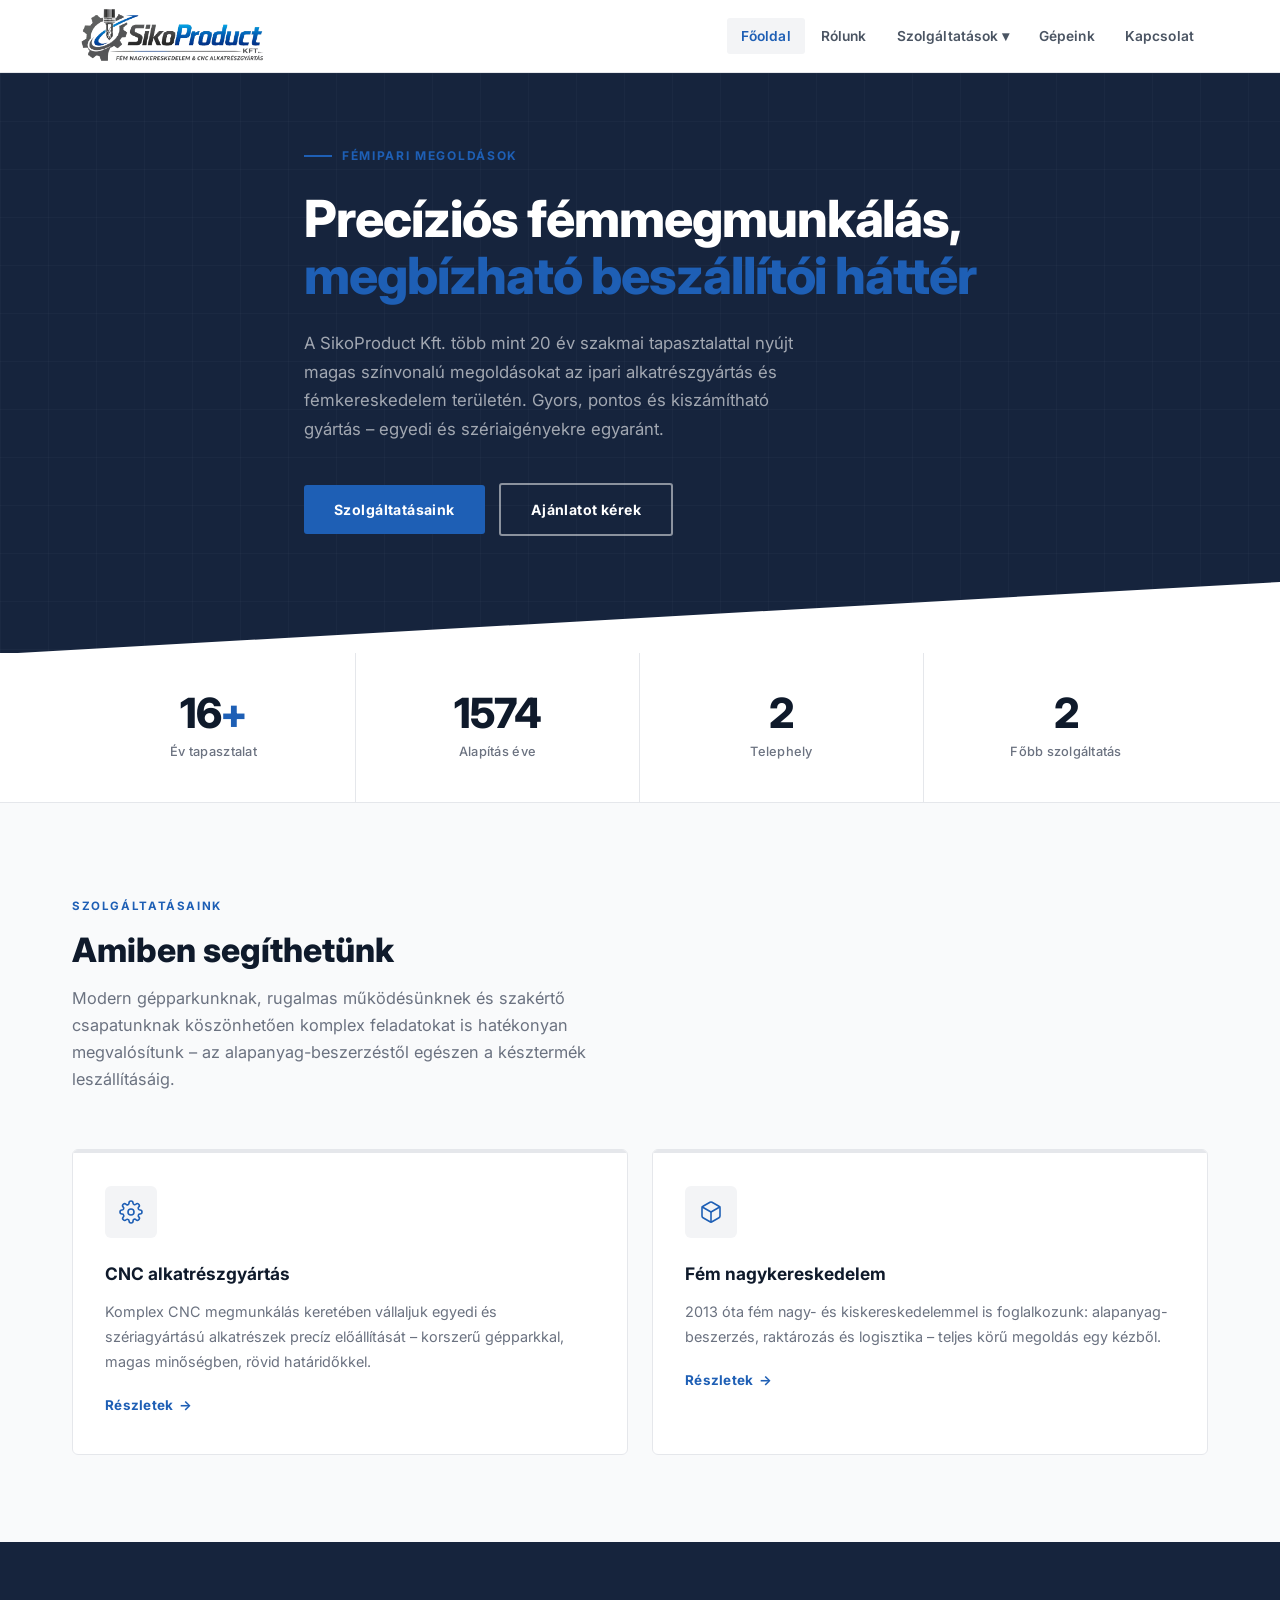
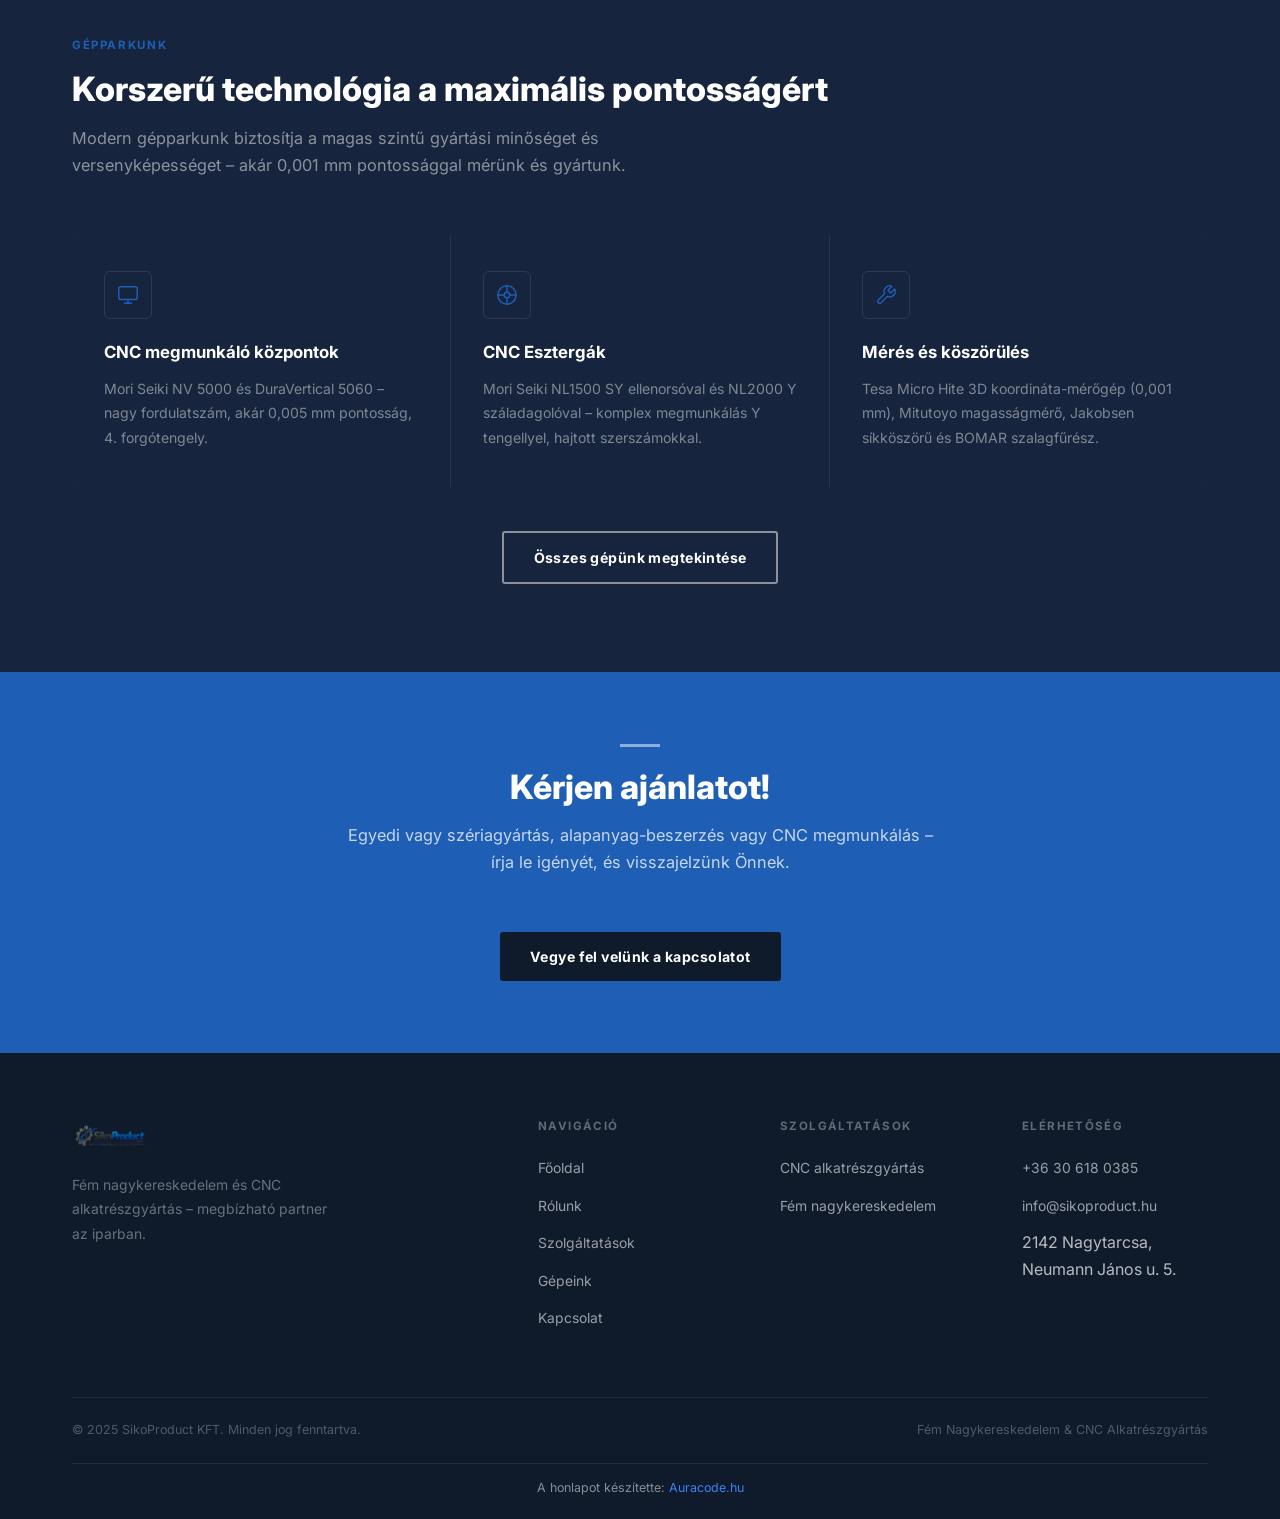
==== commit 87a790c1: "ugg" ====
--- a/index.html
+++ b/index.html
@@ -212,6 +212,7 @@
         <span>© 2025 SikoProduct KFT. Minden jog fenntartva.</span>
         <span>Fém Nagykereskedelem & CNC Alkatrészgyártás</span>
       </div>
+      <div class="footer-credit" style="padding:14px 0 20px; border-top:1px solid rgba(255,255,255,0.08); text-align:center; font-size:0.78rem; color:rgba(255,255,255,0.5);">A honlapot készítette: <a href="https://auracode.hu" target="_blank" rel="noopener" style="color:#3b82f6; text-decoration:none;">Auracode.hu</a></div>
     </div>
   </footer>
 
--- a/css/style.css
+++ b/css/style.css
@@ -962,6 +962,24 @@
   color: rgba(255, 255, 255, 0.28);
 }
 
+.footer-credit {
+  padding: 10px 0 18px;
+  border-top: 1px solid rgba(255, 255, 255, 0.06);
+  text-align: center;
+  font-size: 0.74rem;
+  color: rgba(255, 255, 255, 0.28);
+}
+
+.footer-credit a {
+  color: rgba(255, 255, 255, 0.55);
+  text-decoration: none;
+  transition: color var(--transition);
+}
+
+.footer-credit a:hover {
+  color: var(--accent-light);
+}
+
 /* ---------- PAGE HERO ---------- */
 .page-hero {
   background:
@@ -1640,4 +1658,143 @@
   .cta-band {
     padding: 56px 0;
   }
+}
+
+/* ---------- Stripes decor (replaces service detail image) ---------- */
+.service-detail-section {
+  overflow-x: clip;
+}
+
+.stripes-decor {
+  position: relative;
+  aspect-ratio: 4 / 3;
+  pointer-events: none;
+  opacity: 1;
+  clip-path: inset(0 -100vw 0 0);
+}
+
+.stripes-decor .stripe {
+  position: absolute;
+  left: 0;
+  width: 100%;
+  height: 8px;
+  background: #1a2744;
+  border-radius: 0;
+  transform-origin: center;
+  transform: translate3d(100vw, 0, 0) rotate(-40deg);
+  transition: transform 1.1s cubic-bezier(0.22, 0.78, 0.22, 1);
+  transition-delay: calc(var(--i, 0) * 140ms);
+  will-change: transform;
+}
+
+.stripes-decor.is-visible .stripe {
+  transform: translate3d(0, 0, 0) rotate(-40deg);
+}
+
+@media (prefers-reduced-motion: reduce) {
+  .stripes-decor .stripe {
+    transition: none;
+    transform: translate3d(0, 0, 0) rotate(-40deg);
+  }
+}
+
+/* ---------- Blueprint gear decor (CNC service) ---------- */
+.blueprint-decor {
+  position: relative;
+  aspect-ratio: 4 / 3;
+  pointer-events: none;
+  overflow: hidden;
+  opacity: 1;
+}
+
+.blueprint-decor .bp-svg {
+  width: 100%;
+  height: 100%;
+  display: block;
+}
+
+.blueprint-decor .bp-cross,
+.blueprint-decor .bp-center,
+.blueprint-decor .bp-dim {
+  opacity: 0;
+  transition: opacity 0.55s ease-out;
+}
+
+.blueprint-decor .bp-pitch,
+.blueprint-decor .bp-hub,
+.blueprint-decor .bp-hole {
+  stroke-dasharray: 100;
+  stroke-dashoffset: 100;
+  transition: stroke-dashoffset 0.95s cubic-bezier(0.4, 0, 0.2, 1);
+}
+
+.blueprint-decor .tooth {
+  stroke-dasharray: 100;
+  stroke-dashoffset: 100;
+  transition: stroke-dashoffset 0.6s cubic-bezier(0.4, 0, 0.2, 1);
+  transition-delay: calc(0.45s + var(--i, 0) * 100ms);
+}
+
+.blueprint-decor.is-visible .bp-cross {
+  opacity: 1;
+  transition-delay: 0.05s;
+}
+
+.blueprint-decor.is-visible .bp-pitch {
+  stroke-dashoffset: 0;
+  transition-delay: 0.2s;
+}
+
+.blueprint-decor.is-visible .tooth {
+  stroke-dashoffset: 0;
+}
+
+.blueprint-decor.is-visible .bp-hub {
+  stroke-dashoffset: 0;
+  transition-delay: 1.75s;
+}
+
+.blueprint-decor.is-visible .bp-hole {
+  stroke-dashoffset: 0;
+  transition-delay: 1.95s;
+}
+
+.blueprint-decor.is-visible .bp-center {
+  opacity: 1;
+  transition-delay: 2.15s;
+}
+
+.blueprint-decor.is-visible .bp-dim {
+  opacity: 1;
+  transition-delay: 2.2s;
+}
+
+@media (prefers-reduced-motion: reduce) {
+  .blueprint-decor .tooth,
+  .blueprint-decor .bp-pitch,
+  .blueprint-decor .bp-hub,
+  .blueprint-decor .bp-hole {
+    transition: none;
+    stroke-dashoffset: 0;
+  }
+  .blueprint-decor .bp-cross,
+  .blueprint-decor .bp-center,
+  .blueprint-decor .bp-dim {
+    transition: none;
+    opacity: 1;
+  }
+}
+
+@media (max-width: 768px) {
+  .stripes-decor {
+    aspect-ratio: 16 / 9;
+    max-width: 520px;
+    margin: 0 auto;
+  }
+
+  .blueprint-decor {
+    aspect-ratio: 16 / 10;
+    max-width: 540px;
+    margin: 0 auto;
+  }
 }
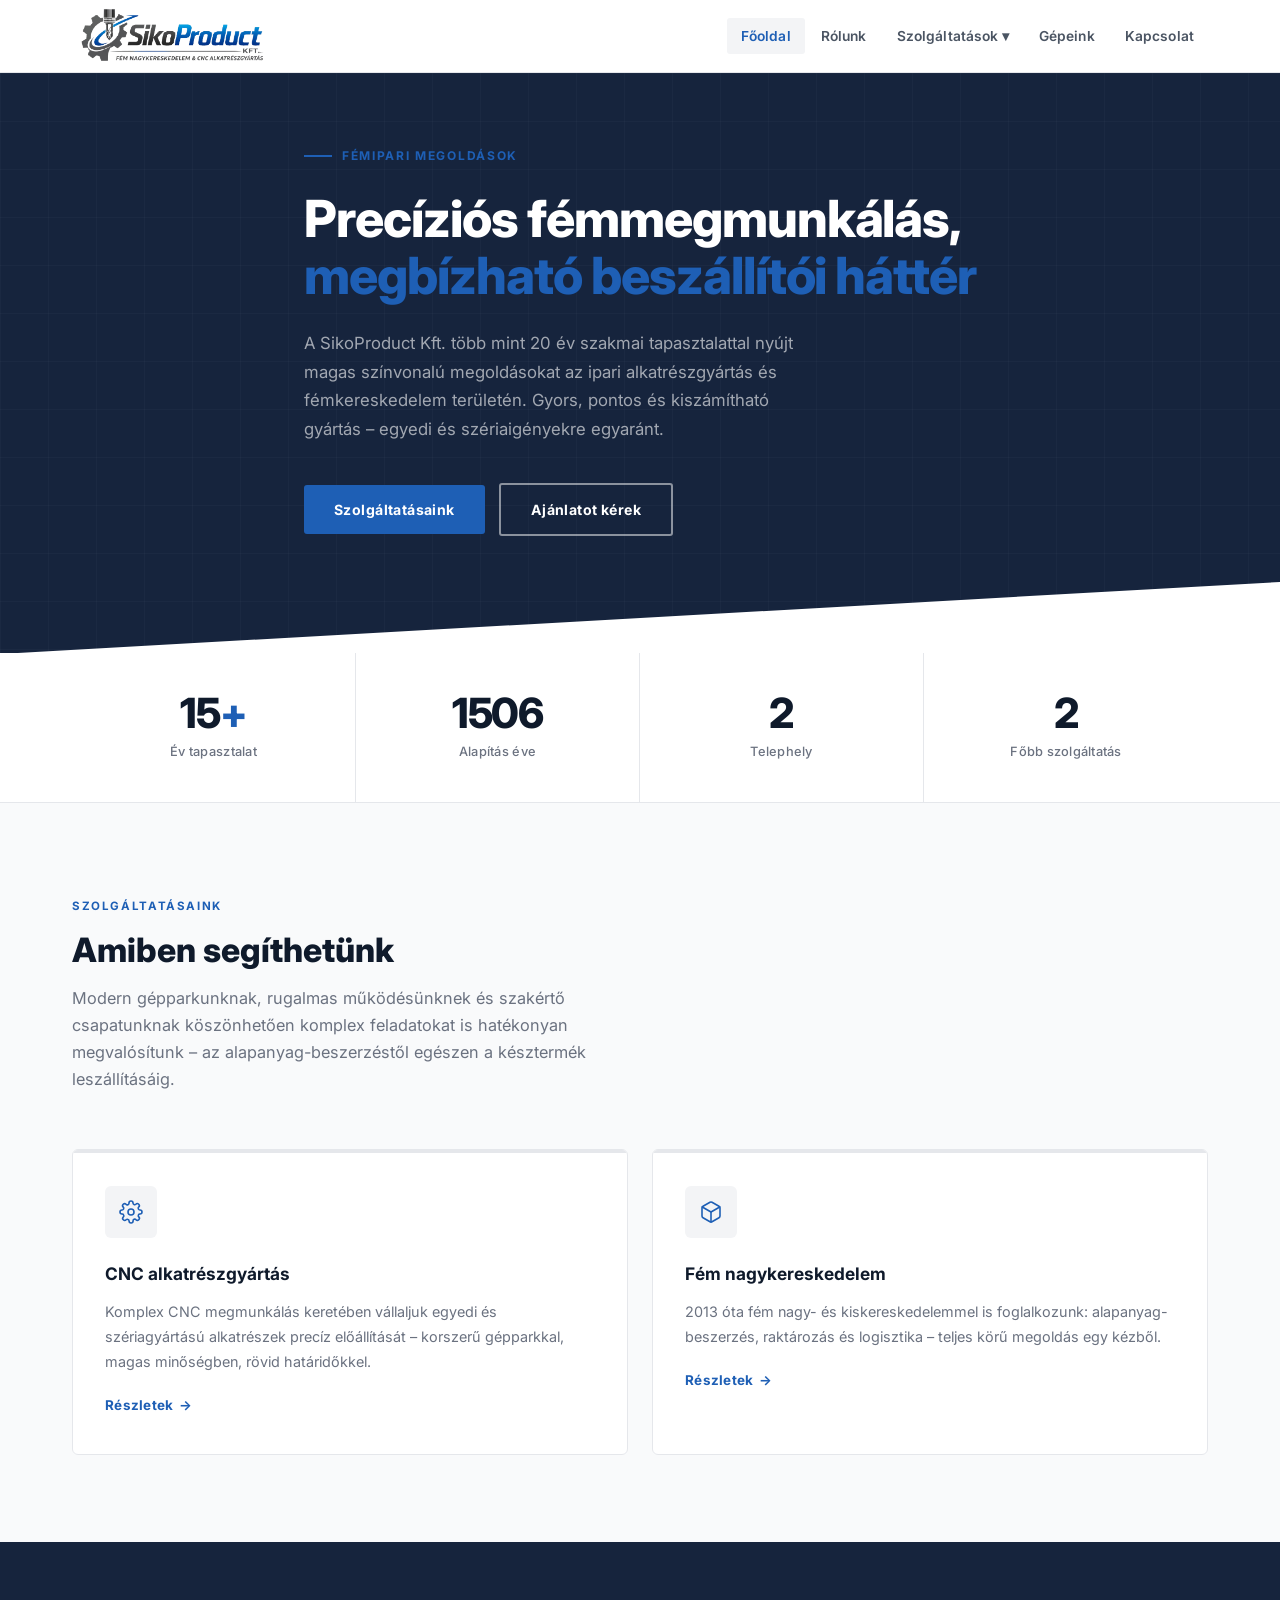
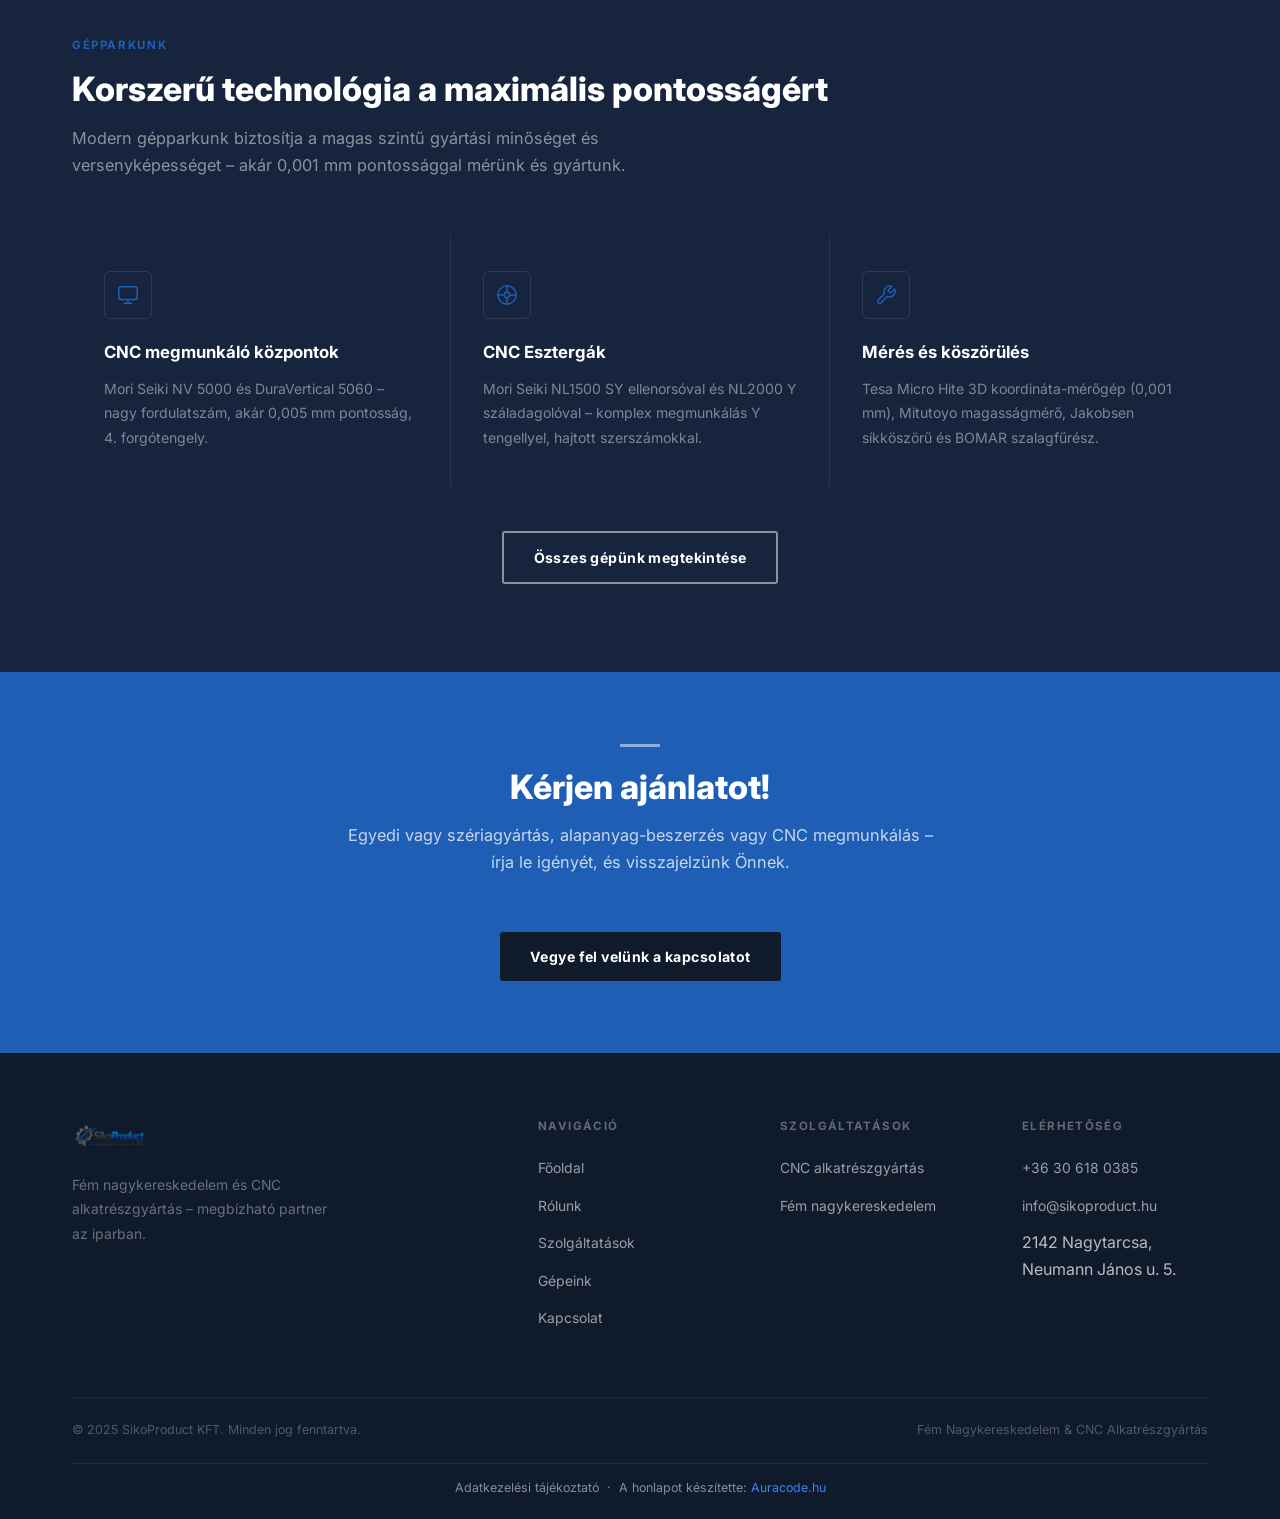
==== commit 2d677a7a: "jkhkh" ====
--- a/index.html
+++ b/index.html
@@ -212,7 +212,7 @@
         <span>© 2025 SikoProduct KFT. Minden jog fenntartva.</span>
         <span>Fém Nagykereskedelem & CNC Alkatrészgyártás</span>
       </div>
-      <div class="footer-credit" style="padding:14px 0 20px; border-top:1px solid rgba(255,255,255,0.08); text-align:center; font-size:0.78rem; color:rgba(255,255,255,0.5);">A honlapot készítette: <a href="https://auracode.hu" target="_blank" rel="noopener" style="color:#3b82f6; text-decoration:none;">Auracode.hu</a></div>
+      <div class="footer-credit" style="padding:14px 0 20px; border-top:1px solid rgba(255,255,255,0.08); text-align:center; font-size:0.78rem; color:rgba(255,255,255,0.5);"><a href="adatkezeles.html" style="color:rgba(255,255,255,0.5); text-decoration:none;">Adatkezelési tájékoztató</a> &nbsp;·&nbsp; A honlapot készítette: <a href="https://auracode.hu" target="_blank" rel="noopener" style="color:#3b82f6; text-decoration:none;">Auracode.hu</a></div>
     </div>
   </footer>
 
--- a/css/style.css
+++ b/css/style.css
@@ -778,6 +778,11 @@
       transparent 22px);
 }
 
+.about-img {
+  justify-content: flex-start;
+  align-items: flex-end;
+}
+
 .about-img-label {
   position: relative;
   z-index: 1;
@@ -789,6 +794,7 @@
   text-transform: uppercase;
   padding: 10px 20px;
   border-radius: var(--radius);
+  margin: 0 0 20px 20px;
 }
 
 /* ---------- CHECK LIST ---------- */
